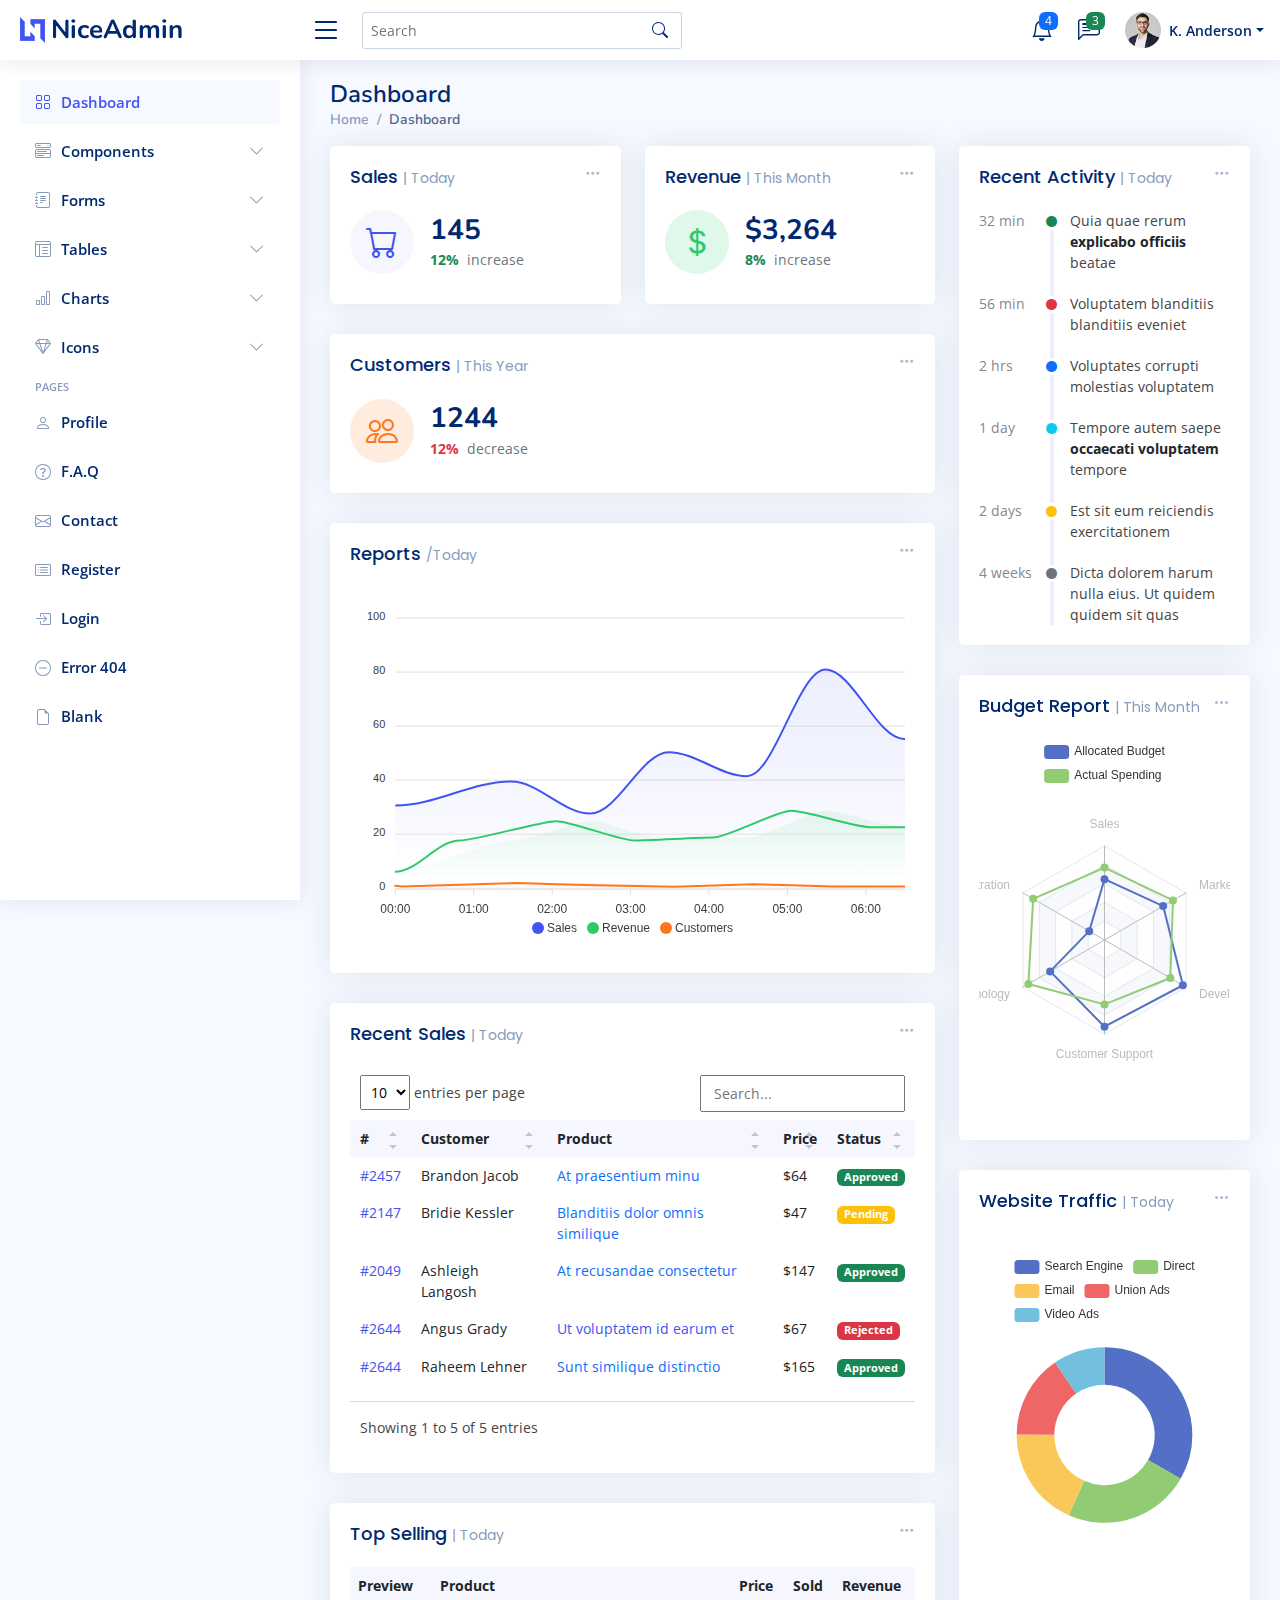
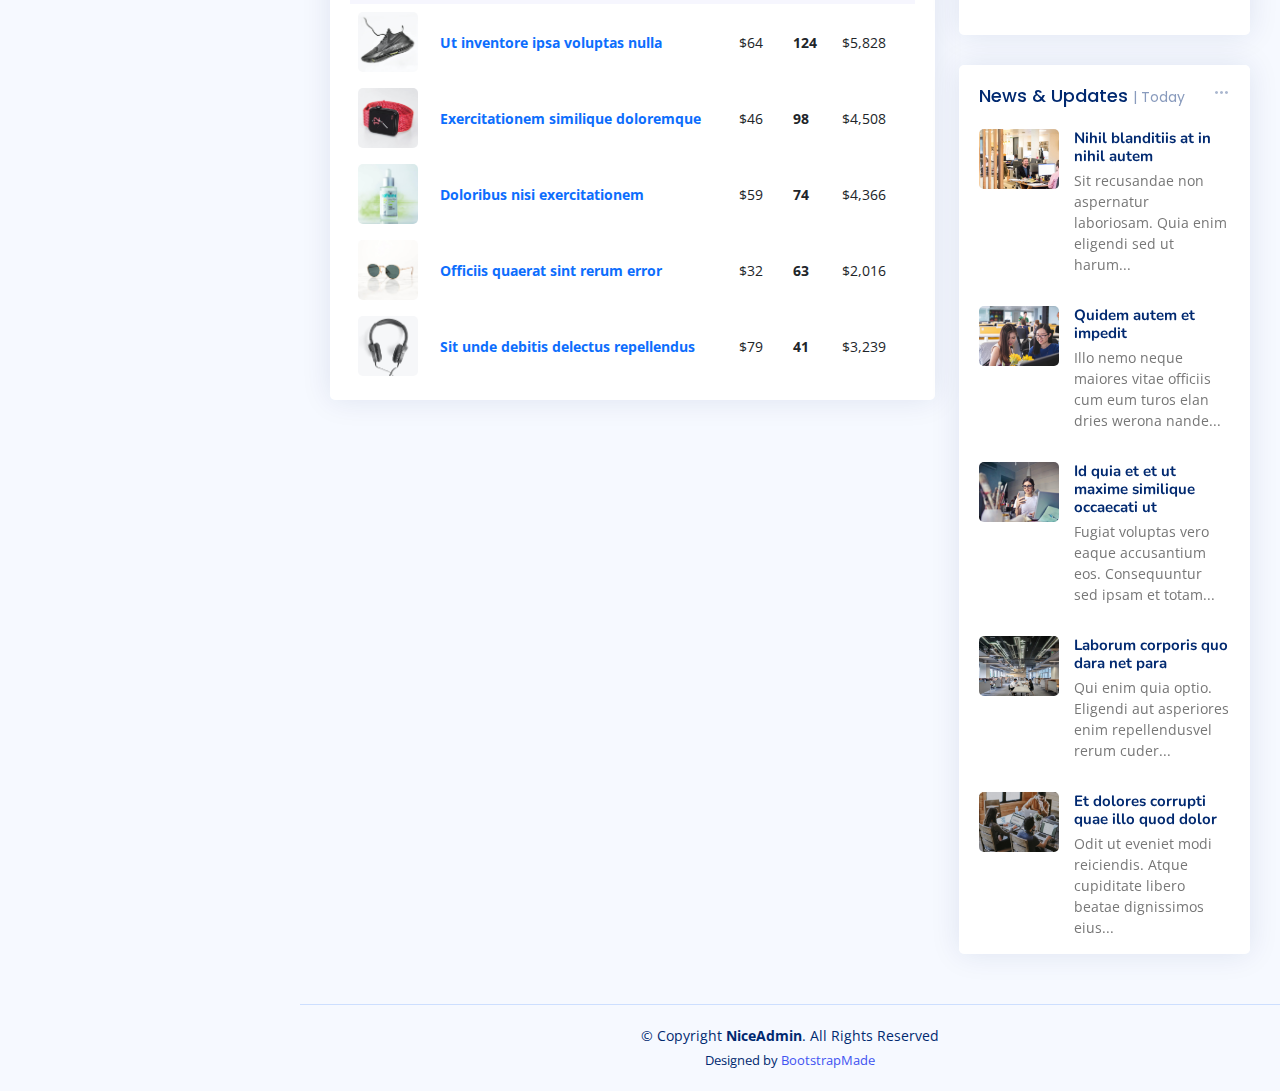
==== index.html @ a8aa12ca "first commit" ====
<!DOCTYPE html>
<html lang="en">

<head>
  <meta charset="utf-8">
  <meta content="width=device-width, initial-scale=1.0" name="viewport">

  <title>Dashboard - NiceAdmin Bootstrap Template</title>
  <meta content="" name="description">
  <meta content="" name="keywords">

  <!-- Favicons -->
  <link href="assets/img/favicon.png" rel="icon">
  <link href="assets/img/apple-touch-icon.png" rel="apple-touch-icon">

  <!-- Google Fonts -->
  <link href="https://fonts.gstatic.com" rel="preconnect">
  <link href="https://fonts.googleapis.com/css?family=Open+Sans:300,300i,400,400i,600,600i,700,700i|Nunito:300,300i,400,400i,600,600i,700,700i|Poppins:300,300i,400,400i,500,500i,600,600i,700,700i" rel="stylesheet">

  <!-- Vendor CSS Files -->
  <link href="assets/vendor/bootstrap/css/bootstrap.min.css" rel="stylesheet">
  <link href="assets/vendor/bootstrap-icons/bootstrap-icons.css" rel="stylesheet">
  <link href="assets/vendor/boxicons/css/boxicons.min.css" rel="stylesheet">
  <link href="assets/vendor/quill/quill.snow.css" rel="stylesheet">
  <link href="assets/vendor/quill/quill.bubble.css" rel="stylesheet">
  <link href="assets/vendor/remixicon/remixicon.css" rel="stylesheet">
  <link href="assets/vendor/simple-datatables/style.css" rel="stylesheet">

  <!-- Template Main CSS File -->
  <link href="assets/css/style.css" rel="stylesheet">

  <!-- =======================================================
  * Template Name: NiceAdmin
  * Updated: Mar 09 2023 with Bootstrap v5.2.3
  * Template URL: https://bootstrapmade.com/nice-admin-bootstrap-admin-html-template/
  * Author: BootstrapMade.com
  * License: https://bootstrapmade.com/license/
  ======================================================== -->
</head>

<body>

  <!-- ======= Header ======= -->
  <header id="header" class="header fixed-top d-flex align-items-center">

    <div class="d-flex align-items-center justify-content-between">
      <a href="index.html" class="logo d-flex align-items-center">
        <img src="assets/img/logo.png" alt="">
        <span class="d-none d-lg-block">NiceAdmin</span>
      </a>
      <i class="bi bi-list toggle-sidebar-btn"></i>
    </div><!-- End Logo -->

    <div class="search-bar">
      <form class="search-form d-flex align-items-center" method="POST" action="#">
        <input type="text" name="query" placeholder="Search" title="Enter search keyword">
        <button type="submit" title="Search"><i class="bi bi-search"></i></button>
      </form>
    </div><!-- End Search Bar -->

    <nav class="header-nav ms-auto">
      <ul class="d-flex align-items-center">

        <li class="nav-item d-block d-lg-none">
          <a class="nav-link nav-icon search-bar-toggle " href="#">
            <i class="bi bi-search"></i>
          </a>
        </li><!-- End Search Icon-->

        <li class="nav-item dropdown">

          <a class="nav-link nav-icon" href="#" data-bs-toggle="dropdown">
            <i class="bi bi-bell"></i>
            <span class="badge bg-primary badge-number">4</span>
          </a><!-- End Notification Icon -->

          <ul class="dropdown-menu dropdown-menu-end dropdown-menu-arrow notifications">
            <li class="dropdown-header">
              You have 4 new notifications
              <a href="#"><span class="badge rounded-pill bg-primary p-2 ms-2">View all</span></a>
            </li>
            <li>
              <hr class="dropdown-divider">
            </li>

            <li class="notification-item">
              <i class="bi bi-exclamation-circle text-warning"></i>
              <div>
                <h4>Lorem Ipsum</h4>
                <p>Quae dolorem earum veritatis oditseno</p>
                <p>30 min. ago</p>
              </div>
            </li>

            <li>
              <hr class="dropdown-divider">
            </li>

            <li class="notification-item">
              <i class="bi bi-x-circle text-danger"></i>
              <div>
                <h4>Atque rerum nesciunt</h4>
                <p>Quae dolorem earum veritatis oditseno</p>
                <p>1 hr. ago</p>
              </div>
            </li>

            <li>
              <hr class="dropdown-divider">
            </li>

            <li class="notification-item">
              <i class="bi bi-check-circle text-success"></i>
              <div>
                <h4>Sit rerum fuga</h4>
                <p>Quae dolorem earum veritatis oditseno</p>
                <p>2 hrs. ago</p>
              </div>
            </li>

            <li>
              <hr class="dropdown-divider">
            </li>

            <li class="notification-item">
              <i class="bi bi-info-circle text-primary"></i>
              <div>
                <h4>Dicta reprehenderit</h4>
                <p>Quae dolorem earum veritatis oditseno</p>
                <p>4 hrs. ago</p>
              </div>
            </li>

            <li>
              <hr class="dropdown-divider">
            </li>
            <li class="dropdown-footer">
              <a href="#">Show all notifications</a>
            </li>

          </ul><!-- End Notification Dropdown Items -->

        </li><!-- End Notification Nav -->

        <li class="nav-item dropdown">

          <a class="nav-link nav-icon" href="#" data-bs-toggle="dropdown">
            <i class="bi bi-chat-left-text"></i>
            <span class="badge bg-success badge-number">3</span>
          </a><!-- End Messages Icon -->

          <ul class="dropdown-menu dropdown-menu-end dropdown-menu-arrow messages">
            <li class="dropdown-header">
              You have 3 new messages
              <a href="#"><span class="badge rounded-pill bg-primary p-2 ms-2">View all</span></a>
            </li>
            <li>
              <hr class="dropdown-divider">
            </li>

            <li class="message-item">
              <a href="#">
                <img src="assets/img/messages-1.jpg" alt="" class="rounded-circle">
                <div>
                  <h4>Maria Hudson</h4>
                  <p>Velit asperiores et ducimus soluta repudiandae labore officia est ut...</p>
                  <p>4 hrs. ago</p>
                </div>
              </a>
            </li>
            <li>
              <hr class="dropdown-divider">
            </li>

            <li class="message-item">
              <a href="#">
                <img src="assets/img/messages-2.jpg" alt="" class="rounded-circle">
                <div>
                  <h4>Anna Nelson</h4>
                  <p>Velit asperiores et ducimus soluta repudiandae labore officia est ut...</p>
                  <p>6 hrs. ago</p>
                </div>
              </a>
            </li>
            <li>
              <hr class="dropdown-divider">
            </li>

            <li class="message-item">
              <a href="#">
                <img src="assets/img/messages-3.jpg" alt="" class="rounded-circle">
                <div>
                  <h4>David Muldon</h4>
                  <p>Velit asperiores et ducimus soluta repudiandae labore officia est ut...</p>
                  <p>8 hrs. ago</p>
                </div>
              </a>
            </li>
            <li>
              <hr class="dropdown-divider">
            </li>

            <li class="dropdown-footer">
              <a href="#">Show all messages</a>
            </li>

          </ul><!-- End Messages Dropdown Items -->

        </li><!-- End Messages Nav -->

        <li class="nav-item dropdown pe-3">

          <a class="nav-link nav-profile d-flex align-items-center pe-0" href="#" data-bs-toggle="dropdown">
            <img src="assets/img/profile-img.jpg" alt="Profile" class="rounded-circle">
            <span class="d-none d-md-block dropdown-toggle ps-2">K. Anderson</span>
          </a><!-- End Profile Iamge Icon -->

          <ul class="dropdown-menu dropdown-menu-end dropdown-menu-arrow profile">
            <li class="dropdown-header">
              <h6>Kevin Anderson</h6>
              <span>Web Designer</span>
            </li>
            <li>
              <hr class="dropdown-divider">
            </li>

            <li>
              <a class="dropdown-item d-flex align-items-center" href="users-profile.html">
                <i class="bi bi-person"></i>
                <span>My Profile</span>
              </a>
            </li>
            <li>
              <hr class="dropdown-divider">
            </li>

            <li>
              <a class="dropdown-item d-flex align-items-center" href="users-profile.html">
                <i class="bi bi-gear"></i>
                <span>Account Settings</span>
              </a>
            </li>
            <li>
              <hr class="dropdown-divider">
            </li>

            <li>
              <a class="dropdown-item d-flex align-items-center" href="pages-faq.html">
                <i class="bi bi-question-circle"></i>
                <span>Need Help?</span>
              </a>
            </li>
            <li>
              <hr class="dropdown-divider">
            </li>

            <li>
              <a class="dropdown-item d-flex align-items-center" href="#">
                <i class="bi bi-box-arrow-right"></i>
                <span>Sign Out</span>
              </a>
            </li>

          </ul><!-- End Profile Dropdown Items -->
        </li><!-- End Profile Nav -->

      </ul>
    </nav><!-- End Icons Navigation -->

  </header><!-- End Header -->

  <!-- ======= Sidebar ======= -->
  <aside id="sidebar" class="sidebar">

    <ul class="sidebar-nav" id="sidebar-nav">

      <li class="nav-item">
        <a class="nav-link " href="index.html">
          <i class="bi bi-grid"></i>
          <span>Dashboard</span>
        </a>
      </li><!-- End Dashboard Nav -->

      <li class="nav-item">
        <a class="nav-link collapsed" data-bs-target="#components-nav" data-bs-toggle="collapse" href="#">
          <i class="bi bi-menu-button-wide"></i><span>Components</span><i class="bi bi-chevron-down ms-auto"></i>
        </a>
        <ul id="components-nav" class="nav-content collapse " data-bs-parent="#sidebar-nav">
          <li>
            <a href="components-alerts.html">
              <i class="bi bi-circle"></i><span>Alerts</span>
            </a>
          </li>
          <li>
            <a href="components-accordion.html">
              <i class="bi bi-circle"></i><span>Accordion</span>
            </a>
          </li>
          <li>
            <a href="components-badges.html">
              <i class="bi bi-circle"></i><span>Badges</span>
            </a>
          </li>
          <li>
            <a href="components-breadcrumbs.html">
              <i class="bi bi-circle"></i><span>Breadcrumbs</span>
            </a>
          </li>
          <li>
            <a href="components-buttons.html">
              <i class="bi bi-circle"></i><span>Buttons</span>
            </a>
          </li>
          <li>
            <a href="components-cards.html">
              <i class="bi bi-circle"></i><span>Cards</span>
            </a>
          </li>
          <li>
            <a href="components-carousel.html">
              <i class="bi bi-circle"></i><span>Carousel</span>
            </a>
          </li>
          <li>
            <a href="components-list-group.html">
              <i class="bi bi-circle"></i><span>List group</span>
            </a>
          </li>
          <li>
            <a href="components-modal.html">
              <i class="bi bi-circle"></i><span>Modal</span>
            </a>
          </li>
          <li>
            <a href="components-tabs.html">
              <i class="bi bi-circle"></i><span>Tabs</span>
            </a>
          </li>
          <li>
            <a href="components-pagination.html">
              <i class="bi bi-circle"></i><span>Pagination</span>
            </a>
          </li>
          <li>
            <a href="components-progress.html">
              <i class="bi bi-circle"></i><span>Progress</span>
            </a>
          </li>
          <li>
            <a href="components-spinners.html">
              <i class="bi bi-circle"></i><span>Spinners</span>
            </a>
          </li>
          <li>
            <a href="components-tooltips.html">
              <i class="bi bi-circle"></i><span>Tooltips</span>
            </a>
          </li>
        </ul>
      </li><!-- End Components Nav -->

      <li class="nav-item">
        <a class="nav-link collapsed" data-bs-target="#forms-nav" data-bs-toggle="collapse" href="#">
          <i class="bi bi-journal-text"></i><span>Forms</span><i class="bi bi-chevron-down ms-auto"></i>
        </a>
        <ul id="forms-nav" class="nav-content collapse " data-bs-parent="#sidebar-nav">
          <li>
            <a href="forms-elements.html">
              <i class="bi bi-circle"></i><span>Form Elements</span>
            </a>
          </li>
          <li>
            <a href="forms-layouts.html">
              <i class="bi bi-circle"></i><span>Form Layouts</span>
            </a>
          </li>
          <li>
            <a href="forms-editors.html">
              <i class="bi bi-circle"></i><span>Form Editors</span>
            </a>
          </li>
          <li>
            <a href="forms-validation.html">
              <i class="bi bi-circle"></i><span>Form Validation</span>
            </a>
          </li>
        </ul>
      </li><!-- End Forms Nav -->

      <li class="nav-item">
        <a class="nav-link collapsed" data-bs-target="#tables-nav" data-bs-toggle="collapse" href="#">
          <i class="bi bi-layout-text-window-reverse"></i><span>Tables</span><i class="bi bi-chevron-down ms-auto"></i>
        </a>
        <ul id="tables-nav" class="nav-content collapse " data-bs-parent="#sidebar-nav">
          <li>
            <a href="tables-general.html">
              <i class="bi bi-circle"></i><span>General Tables</span>
            </a>
          </li>
          <li>
            <a href="tables-data.html">
              <i class="bi bi-circle"></i><span>Data Tables</span>
            </a>
          </li>
        </ul>
      </li><!-- End Tables Nav -->

      <li class="nav-item">
        <a class="nav-link collapsed" data-bs-target="#charts-nav" data-bs-toggle="collapse" href="#">
          <i class="bi bi-bar-chart"></i><span>Charts</span><i class="bi bi-chevron-down ms-auto"></i>
        </a>
        <ul id="charts-nav" class="nav-content collapse " data-bs-parent="#sidebar-nav">
          <li>
            <a href="charts-chartjs.html">
              <i class="bi bi-circle"></i><span>Chart.js</span>
            </a>
          </li>
          <li>
            <a href="charts-apexcharts.html">
              <i class="bi bi-circle"></i><span>ApexCharts</span>
            </a>
          </li>
          <li>
            <a href="charts-echarts.html">
              <i class="bi bi-circle"></i><span>ECharts</span>
            </a>
          </li>
        </ul>
      </li><!-- End Charts Nav -->

      <li class="nav-item">
        <a class="nav-link collapsed" data-bs-target="#icons-nav" data-bs-toggle="collapse" href="#">
          <i class="bi bi-gem"></i><span>Icons</span><i class="bi bi-chevron-down ms-auto"></i>
        </a>
        <ul id="icons-nav" class="nav-content collapse " data-bs-parent="#sidebar-nav">
          <li>
            <a href="icons-bootstrap.html">
              <i class="bi bi-circle"></i><span>Bootstrap Icons</span>
            </a>
          </li>
          <li>
            <a href="icons-remix.html">
              <i class="bi bi-circle"></i><span>Remix Icons</span>
            </a>
          </li>
          <li>
            <a href="icons-boxicons.html">
              <i class="bi bi-circle"></i><span>Boxicons</span>
            </a>
          </li>
        </ul>
      </li><!-- End Icons Nav -->

      <li class="nav-heading">Pages</li>

      <li class="nav-item">
        <a class="nav-link collapsed" href="users-profile.html">
          <i class="bi bi-person"></i>
          <span>Profile</span>
        </a>
      </li><!-- End Profile Page Nav -->

      <li class="nav-item">
        <a class="nav-link collapsed" href="pages-faq.html">
          <i class="bi bi-question-circle"></i>
          <span>F.A.Q</span>
        </a>
      </li><!-- End F.A.Q Page Nav -->

      <li class="nav-item">
        <a class="nav-link collapsed" href="pages-contact.html">
          <i class="bi bi-envelope"></i>
          <span>Contact</span>
        </a>
      </li><!-- End Contact Page Nav -->

      <li class="nav-item">
        <a class="nav-link collapsed" href="pages-register.html">
          <i class="bi bi-card-list"></i>
          <span>Register</span>
        </a>
      </li><!-- End Register Page Nav -->

      <li class="nav-item">
        <a class="nav-link collapsed" href="pages-login.html">
          <i class="bi bi-box-arrow-in-right"></i>
          <span>Login</span>
        </a>
      </li><!-- End Login Page Nav -->

      <li class="nav-item">
        <a class="nav-link collapsed" href="pages-error-404.html">
          <i class="bi bi-dash-circle"></i>
          <span>Error 404</span>
        </a>
      </li><!-- End Error 404 Page Nav -->

      <li class="nav-item">
        <a class="nav-link collapsed" href="pages-blank.html">
          <i class="bi bi-file-earmark"></i>
          <span>Blank</span>
        </a>
      </li><!-- End Blank Page Nav -->

    </ul>

  </aside><!-- End Sidebar-->

  <main id="main" class="main">

    <div class="pagetitle">
      <h1>Dashboard</h1>
      <nav>
        <ol class="breadcrumb">
          <li class="breadcrumb-item"><a href="index.html">Home</a></li>
          <li class="breadcrumb-item active">Dashboard</li>
        </ol>
      </nav>
    </div><!-- End Page Title -->

    <section class="section dashboard">
      <div class="row">

        <!-- Left side columns -->
        <div class="col-lg-8">
          <div class="row">

            <!-- Sales Card -->
            <div class="col-xxl-4 col-md-6">
              <div class="card info-card sales-card">

                <div class="filter">
                  <a class="icon" href="#" data-bs-toggle="dropdown"><i class="bi bi-three-dots"></i></a>
                  <ul class="dropdown-menu dropdown-menu-end dropdown-menu-arrow">
                    <li class="dropdown-header text-start">
                      <h6>Filter</h6>
                    </li>

                    <li><a class="dropdown-item" href="#">Today</a></li>
                    <li><a class="dropdown-item" href="#">This Month</a></li>
                    <li><a class="dropdown-item" href="#">This Year</a></li>
                  </ul>
                </div>

                <div class="card-body">
                  <h5 class="card-title">Sales <span>| Today</span></h5>

                  <div class="d-flex align-items-center">
                    <div class="card-icon rounded-circle d-flex align-items-center justify-content-center">
                      <i class="bi bi-cart"></i>
                    </div>
                    <div class="ps-3">
                      <h6>145</h6>
                      <span class="text-success small pt-1 fw-bold">12%</span> <span class="text-muted small pt-2 ps-1">increase</span>

                    </div>
                  </div>
                </div>

              </div>
            </div><!-- End Sales Card -->

            <!-- Revenue Card -->
            <div class="col-xxl-4 col-md-6">
              <div class="card info-card revenue-card">

                <div class="filter">
                  <a class="icon" href="#" data-bs-toggle="dropdown"><i class="bi bi-three-dots"></i></a>
                  <ul class="dropdown-menu dropdown-menu-end dropdown-menu-arrow">
                    <li class="dropdown-header text-start">
                      <h6>Filter</h6>
                    </li>

                    <li><a class="dropdown-item" href="#">Today</a></li>
                    <li><a class="dropdown-item" href="#">This Month</a></li>
                    <li><a class="dropdown-item" href="#">This Year</a></li>
                  </ul>
                </div>

                <div class="card-body">
                  <h5 class="card-title">Revenue <span>| This Month</span></h5>

                  <div class="d-flex align-items-center">
                    <div class="card-icon rounded-circle d-flex align-items-center justify-content-center">
                      <i class="bi bi-currency-dollar"></i>
                    </div>
                    <div class="ps-3">
                      <h6>$3,264</h6>
                      <span class="text-success small pt-1 fw-bold">8%</span> <span class="text-muted small pt-2 ps-1">increase</span>

                    </div>
                  </div>
                </div>

              </div>
            </div><!-- End Revenue Card -->

            <!-- Customers Card -->
            <div class="col-xxl-4 col-xl-12">

              <div class="card info-card customers-card">

                <div class="filter">
                  <a class="icon" href="#" data-bs-toggle="dropdown"><i class="bi bi-three-dots"></i></a>
                  <ul class="dropdown-menu dropdown-menu-end dropdown-menu-arrow">
                    <li class="dropdown-header text-start">
                      <h6>Filter</h6>
                    </li>

                    <li><a class="dropdown-item" href="#">Today</a></li>
                    <li><a class="dropdown-item" href="#">This Month</a></li>
                    <li><a class="dropdown-item" href="#">This Year</a></li>
                  </ul>
                </div>

                <div class="card-body">
                  <h5 class="card-title">Customers <span>| This Year</span></h5>

                  <div class="d-flex align-items-center">
                    <div class="card-icon rounded-circle d-flex align-items-center justify-content-center">
                      <i class="bi bi-people"></i>
                    </div>
                    <div class="ps-3">
                      <h6>1244</h6>
                      <span class="text-danger small pt-1 fw-bold">12%</span> <span class="text-muted small pt-2 ps-1">decrease</span>

                    </div>
                  </div>

                </div>
              </div>

            </div><!-- End Customers Card -->

            <!-- Reports -->
            <div class="col-12">
              <div class="card">

                <div class="filter">
                  <a class="icon" href="#" data-bs-toggle="dropdown"><i class="bi bi-three-dots"></i></a>
                  <ul class="dropdown-menu dropdown-menu-end dropdown-menu-arrow">
                    <li class="dropdown-header text-start">
                      <h6>Filter</h6>
                    </li>

                    <li><a class="dropdown-item" href="#">Today</a></li>
                    <li><a class="dropdown-item" href="#">This Month</a></li>
                    <li><a class="dropdown-item" href="#">This Year</a></li>
                  </ul>
                </div>

                <div class="card-body">
                  <h5 class="card-title">Reports <span>/Today</span></h5>

                  <!-- Line Chart -->
                  <div id="reportsChart"></div>

                  <script>
                    document.addEventListener("DOMContentLoaded", () => {
                      new ApexCharts(document.querySelector("#reportsChart"), {
                        series: [{
                          name: 'Sales',
                          data: [31, 40, 28, 51, 42, 82, 56],
                        }, {
                          name: 'Revenue',
                          data: [11, 32, 45, 32, 34, 52, 41]
                        }, {
                          name: 'Customers',
                          data: [15, 11, 32, 18, 9, 24, 11]
                        }],
                        chart: {
                          height: 350,
                          type: 'area',
                          toolbar: {
                            show: false
                          },
                        },
                        markers: {
                          size: 4
                        },
                        colors: ['#4154f1', '#2eca6a', '#ff771d'],
                        fill: {
                          type: "gradient",
                          gradient: {
                            shadeIntensity: 1,
                            opacityFrom: 0.3,
                            opacityTo: 0.4,
                            stops: [0, 90, 100]
                          }
                        },
                        dataLabels: {
                          enabled: false
                        },
                        stroke: {
                          curve: 'smooth',
                          width: 2
                        },
                        xaxis: {
                          type: 'datetime',
                          categories: ["2018-09-19T00:00:00.000Z", "2018-09-19T01:30:00.000Z", "2018-09-19T02:30:00.000Z", "2018-09-19T03:30:00.000Z", "2018-09-19T04:30:00.000Z", "2018-09-19T05:30:00.000Z", "2018-09-19T06:30:00.000Z"]
                        },
                        tooltip: {
                          x: {
                            format: 'dd/MM/yy HH:mm'
                          },
                        }
                      }).render();
                    });
                  </script>
                  <!-- End Line Chart -->

                </div>

              </div>
            </div><!-- End Reports -->

            <!-- Recent Sales -->
            <div class="col-12">
              <div class="card recent-sales overflow-auto">

                <div class="filter">
                  <a class="icon" href="#" data-bs-toggle="dropdown"><i class="bi bi-three-dots"></i></a>
                  <ul class="dropdown-menu dropdown-menu-end dropdown-menu-arrow">
                    <li class="dropdown-header text-start">
                      <h6>Filter</h6>
                    </li>

                    <li><a class="dropdown-item" href="#">Today</a></li>
                    <li><a class="dropdown-item" href="#">This Month</a></li>
                    <li><a class="dropdown-item" href="#">This Year</a></li>
                  </ul>
                </div>

                <div class="card-body">
                  <h5 class="card-title">Recent Sales <span>| Today</span></h5>

                  <table class="table table-borderless datatable">
                    <thead>
                      <tr>
                        <th scope="col">#</th>
                        <th scope="col">Customer</th>
                        <th scope="col">Product</th>
                        <th scope="col">Price</th>
                        <th scope="col">Status</th>
                      </tr>
                    </thead>
                    <tbody>
                      <tr>
                        <th scope="row"><a href="#">#2457</a></th>
                        <td>Brandon Jacob</td>
                        <td><a href="#" class="text-primary">At praesentium minu</a></td>
                        <td>$64</td>
                        <td><span class="badge bg-success">Approved</span></td>
                      </tr>
                      <tr>
                        <th scope="row"><a href="#">#2147</a></th>
                        <td>Bridie Kessler</td>
                        <td><a href="#" class="text-primary">Blanditiis dolor omnis similique</a></td>
                        <td>$47</td>
                        <td><span class="badge bg-warning">Pending</span></td>
                      </tr>
                      <tr>
                        <th scope="row"><a href="#">#2049</a></th>
                        <td>Ashleigh Langosh</td>
                        <td><a href="#" class="text-primary">At recusandae consectetur</a></td>
                        <td>$147</td>
                        <td><span class="badge bg-success">Approved</span></td>
                      </tr>
                      <tr>
                        <th scope="row"><a href="#">#2644</a></th>
                        <td>Angus Grady</td>
                        <td><a href="#" class="text-primar">Ut voluptatem id earum et</a></td>
                        <td>$67</td>
                        <td><span class="badge bg-danger">Rejected</span></td>
                      </tr>
                      <tr>
                        <th scope="row"><a href="#">#2644</a></th>
                        <td>Raheem Lehner</td>
                        <td><a href="#" class="text-primary">Sunt similique distinctio</a></td>
                        <td>$165</td>
                        <td><span class="badge bg-success">Approved</span></td>
                      </tr>
                    </tbody>
                  </table>

                </div>

              </div>
            </div><!-- End Recent Sales -->

            <!-- Top Selling -->
            <div class="col-12">
              <div class="card top-selling overflow-auto">

                <div class="filter">
                  <a class="icon" href="#" data-bs-toggle="dropdown"><i class="bi bi-three-dots"></i></a>
                  <ul class="dropdown-menu dropdown-menu-end dropdown-menu-arrow">
                    <li class="dropdown-header text-start">
                      <h6>Filter</h6>
                    </li>

                    <li><a class="dropdown-item" href="#">Today</a></li>
                    <li><a class="dropdown-item" href="#">This Month</a></li>
                    <li><a class="dropdown-item" href="#">This Year</a></li>
                  </ul>
                </div>

                <div class="card-body pb-0">
                  <h5 class="card-title">Top Selling <span>| Today</span></h5>

                  <table class="table table-borderless">
                    <thead>
                      <tr>
                        <th scope="col">Preview</th>
                        <th scope="col">Product</th>
                        <th scope="col">Price</th>
                        <th scope="col">Sold</th>
                        <th scope="col">Revenue</th>
                      </tr>
                    </thead>
                    <tbody>
                      <tr>
                        <th scope="row"><a href="#"><img src="assets/img/product-1.jpg" alt=""></a></th>
                        <td><a href="#" class="text-primary fw-bold">Ut inventore ipsa voluptas nulla</a></td>
                        <td>$64</td>
                        <td class="fw-bold">124</td>
                        <td>$5,828</td>
                      </tr>
                      <tr>
                        <th scope="row"><a href="#"><img src="assets/img/product-2.jpg" alt=""></a></th>
                        <td><a href="#" class="text-primary fw-bold">Exercitationem similique doloremque</a></td>
                        <td>$46</td>
                        <td class="fw-bold">98</td>
                        <td>$4,508</td>
                      </tr>
                      <tr>
                        <th scope="row"><a href="#"><img src="assets/img/product-3.jpg" alt=""></a></th>
                        <td><a href="#" class="text-primary fw-bold">Doloribus nisi exercitationem</a></td>
                        <td>$59</td>
                        <td class="fw-bold">74</td>
                        <td>$4,366</td>
                      </tr>
                      <tr>
                        <th scope="row"><a href="#"><img src="assets/img/product-4.jpg" alt=""></a></th>
                        <td><a href="#" class="text-primary fw-bold">Officiis quaerat sint rerum error</a></td>
                        <td>$32</td>
                        <td class="fw-bold">63</td>
                        <td>$2,016</td>
                      </tr>
                      <tr>
                        <th scope="row"><a href="#"><img src="assets/img/product-5.jpg" alt=""></a></th>
                        <td><a href="#" class="text-primary fw-bold">Sit unde debitis delectus repellendus</a></td>
                        <td>$79</td>
                        <td class="fw-bold">41</td>
                        <td>$3,239</td>
                      </tr>
                    </tbody>
                  </table>

                </div>

              </div>
            </div><!-- End Top Selling -->

          </div>
        </div><!-- End Left side columns -->

        <!-- Right side columns -->
        <div class="col-lg-4">

          <!-- Recent Activity -->
          <div class="card">
            <div class="filter">
              <a class="icon" href="#" data-bs-toggle="dropdown"><i class="bi bi-three-dots"></i></a>
              <ul class="dropdown-menu dropdown-menu-end dropdown-menu-arrow">
                <li class="dropdown-header text-start">
                  <h6>Filter</h6>
                </li>

                <li><a class="dropdown-item" href="#">Today</a></li>
                <li><a class="dropdown-item" href="#">This Month</a></li>
                <li><a class="dropdown-item" href="#">This Year</a></li>
              </ul>
            </div>

            <div class="card-body">
              <h5 class="card-title">Recent Activity <span>| Today</span></h5>

              <div class="activity">

                <div class="activity-item d-flex">
                  <div class="activite-label">32 min</div>
                  <i class='bi bi-circle-fill activity-badge text-success align-self-start'></i>
                  <div class="activity-content">
                    Quia quae rerum <a href="#" class="fw-bold text-dark">explicabo officiis</a> beatae
                  </div>
                </div><!-- End activity item-->

                <div class="activity-item d-flex">
                  <div class="activite-label">56 min</div>
                  <i class='bi bi-circle-fill activity-badge text-danger align-self-start'></i>
                  <div class="activity-content">
                    Voluptatem blanditiis blanditiis eveniet
                  </div>
                </div><!-- End activity item-->

                <div class="activity-item d-flex">
                  <div class="activite-label">2 hrs</div>
                  <i class='bi bi-circle-fill activity-badge text-primary align-self-start'></i>
                  <div class="activity-content">
                    Voluptates corrupti molestias voluptatem
                  </div>
                </div><!-- End activity item-->

                <div class="activity-item d-flex">
                  <div class="activite-label">1 day</div>
                  <i class='bi bi-circle-fill activity-badge text-info align-self-start'></i>
                  <div class="activity-content">
                    Tempore autem saepe <a href="#" class="fw-bold text-dark">occaecati voluptatem</a> tempore
                  </div>
                </div><!-- End activity item-->

                <div class="activity-item d-flex">
                  <div class="activite-label">2 days</div>
                  <i class='bi bi-circle-fill activity-badge text-warning align-self-start'></i>
                  <div class="activity-content">
                    Est sit eum reiciendis exercitationem
                  </div>
                </div><!-- End activity item-->

                <div class="activity-item d-flex">
                  <div class="activite-label">4 weeks</div>
                  <i class='bi bi-circle-fill activity-badge text-muted align-self-start'></i>
                  <div class="activity-content">
                    Dicta dolorem harum nulla eius. Ut quidem quidem sit quas
                  </div>
                </div><!-- End activity item-->

              </div>

            </div>
          </div><!-- End Recent Activity -->

          <!-- Budget Report -->
          <div class="card">
            <div class="filter">
              <a class="icon" href="#" data-bs-toggle="dropdown"><i class="bi bi-three-dots"></i></a>
              <ul class="dropdown-menu dropdown-menu-end dropdown-menu-arrow">
                <li class="dropdown-header text-start">
                  <h6>Filter</h6>
                </li>

                <li><a class="dropdown-item" href="#">Today</a></li>
                <li><a class="dropdown-item" href="#">This Month</a></li>
                <li><a class="dropdown-item" href="#">This Year</a></li>
              </ul>
            </div>

            <div class="card-body pb-0">
              <h5 class="card-title">Budget Report <span>| This Month</span></h5>

              <div id="budgetChart" style="min-height: 400px;" class="echart"></div>

              <script>
                document.addEventListener("DOMContentLoaded", () => {
                  var budgetChart = echarts.init(document.querySelector("#budgetChart")).setOption({
                    legend: {
                      data: ['Allocated Budget', 'Actual Spending']
                    },
                    radar: {
                      // shape: 'circle',
                      indicator: [{
                          name: 'Sales',
                          max: 6500
                        },
                        {
                          name: 'Administration',
                          max: 16000
                        },
                        {
                          name: 'Information Technology',
                          max: 30000
                        },
                        {
                          name: 'Customer Support',
                          max: 38000
                        },
                        {
                          name: 'Development',
                          max: 52000
                        },
                        {
                          name: 'Marketing',
                          max: 25000
                        }
                      ]
                    },
                    series: [{
                      name: 'Budget vs spending',
                      type: 'radar',
                      data: [{
                          value: [4200, 3000, 20000, 35000, 50000, 18000],
                          name: 'Allocated Budget'
                        },
                        {
                          value: [5000, 14000, 28000, 26000, 42000, 21000],
                          name: 'Actual Spending'
                        }
                      ]
                    }]
                  });
                });
              </script>

            </div>
          </div><!-- End Budget Report -->

          <!-- Website Traffic -->
          <div class="card">
            <div class="filter">
              <a class="icon" href="#" data-bs-toggle="dropdown"><i class="bi bi-three-dots"></i></a>
              <ul class="dropdown-menu dropdown-menu-end dropdown-menu-arrow">
                <li class="dropdown-header text-start">
                  <h6>Filter</h6>
                </li>

                <li><a class="dropdown-item" href="#">Today</a></li>
                <li><a class="dropdown-item" href="#">This Month</a></li>
                <li><a class="dropdown-item" href="#">This Year</a></li>
              </ul>
            </div>

            <div class="card-body pb-0">
              <h5 class="card-title">Website Traffic <span>| Today</span></h5>

              <div id="trafficChart" style="min-height: 400px;" class="echart"></div>

              <script>
                document.addEventListener("DOMContentLoaded", () => {
                  echarts.init(document.querySelector("#trafficChart")).setOption({
                    tooltip: {
                      trigger: 'item'
                    },
                    legend: {
                      top: '5%',
                      left: 'center'
                    },
                    series: [{
                      name: 'Access From',
                      type: 'pie',
                      radius: ['40%', '70%'],
                      avoidLabelOverlap: false,
                      label: {
                        show: false,
                        position: 'center'
                      },
                      emphasis: {
                        label: {
                          show: true,
                          fontSize: '18',
                          fontWeight: 'bold'
                        }
                      },
                      labelLine: {
                        show: false
                      },
                      data: [{
                          value: 1048,
                          name: 'Search Engine'
                        },
                        {
                          value: 735,
                          name: 'Direct'
                        },
                        {
                          value: 580,
                          name: 'Email'
                        },
                        {
                          value: 484,
                          name: 'Union Ads'
                        },
                        {
                          value: 300,
                          name: 'Video Ads'
                        }
                      ]
                    }]
                  });
                });
              </script>

            </div>
          </div><!-- End Website Traffic -->

          <!-- News & Updates Traffic -->
          <div class="card">
            <div class="filter">
              <a class="icon" href="#" data-bs-toggle="dropdown"><i class="bi bi-three-dots"></i></a>
              <ul class="dropdown-menu dropdown-menu-end dropdown-menu-arrow">
                <li class="dropdown-header text-start">
                  <h6>Filter</h6>
                </li>

                <li><a class="dropdown-item" href="#">Today</a></li>
                <li><a class="dropdown-item" href="#">This Month</a></li>
                <li><a class="dropdown-item" href="#">This Year</a></li>
              </ul>
            </div>

            <div class="card-body pb-0">
              <h5 class="card-title">News &amp; Updates <span>| Today</span></h5>

              <div class="news">
                <div class="post-item clearfix">
                  <img src="assets/img/news-1.jpg" alt="">
                  <h4><a href="#">Nihil blanditiis at in nihil autem</a></h4>
                  <p>Sit recusandae non aspernatur laboriosam. Quia enim eligendi sed ut harum...</p>
                </div>

                <div class="post-item clearfix">
                  <img src="assets/img/news-2.jpg" alt="">
                  <h4><a href="#">Quidem autem et impedit</a></h4>
                  <p>Illo nemo neque maiores vitae officiis cum eum turos elan dries werona nande...</p>
                </div>

                <div class="post-item clearfix">
                  <img src="assets/img/news-3.jpg" alt="">
                  <h4><a href="#">Id quia et et ut maxime similique occaecati ut</a></h4>
                  <p>Fugiat voluptas vero eaque accusantium eos. Consequuntur sed ipsam et totam...</p>
                </div>

                <div class="post-item clearfix">
                  <img src="assets/img/news-4.jpg" alt="">
                  <h4><a href="#">Laborum corporis quo dara net para</a></h4>
                  <p>Qui enim quia optio. Eligendi aut asperiores enim repellendusvel rerum cuder...</p>
                </div>

                <div class="post-item clearfix">
                  <img src="assets/img/news-5.jpg" alt="">
                  <h4><a href="#">Et dolores corrupti quae illo quod dolor</a></h4>
                  <p>Odit ut eveniet modi reiciendis. Atque cupiditate libero beatae dignissimos eius...</p>
                </div>

              </div><!-- End sidebar recent posts-->

            </div>
          </div><!-- End News & Updates -->

        </div><!-- End Right side columns -->

      </div>
    </section>

  </main><!-- End #main -->

  <!-- ======= Footer ======= -->
  <footer id="footer" class="footer">
    <div class="copyright">
      &copy; Copyright <strong><span>NiceAdmin</span></strong>. All Rights Reserved
    </div>
    <div class="credits">
      <!-- All the links in the footer should remain intact. -->
      <!-- You can delete the links only if you purchased the pro version. -->
      <!-- Licensing information: https://bootstrapmade.com/license/ -->
      <!-- Purchase the pro version with working PHP/AJAX contact form: https://bootstrapmade.com/nice-admin-bootstrap-admin-html-template/ -->
      Designed by <a href="https://bootstrapmade.com/">BootstrapMade</a>
    </div>
  </footer><!-- End Footer -->

  <a href="#" class="back-to-top d-flex align-items-center justify-content-center"><i class="bi bi-arrow-up-short"></i></a>

  <!-- Vendor JS Files -->
  <script src="assets/vendor/apexcharts/apexcharts.min.js"></script>
  <script src="assets/vendor/bootstrap/js/bootstrap.bundle.min.js"></script>
  <script src="assets/vendor/chart.js/chart.umd.js"></script>
  <script src="assets/vendor/echarts/echarts.min.js"></script>
  <script src="assets/vendor/quill/quill.min.js"></script>
  <script src="assets/vendor/simple-datatables/simple-datatables.js"></script>
  <script src="assets/vendor/tinymce/tinymce.min.js"></script>
  <script src="assets/vendor/php-email-form/validate.js"></script>

  <!-- Template Main JS File -->
  <script src="assets/js/main.js"></script>

</body>

</html>
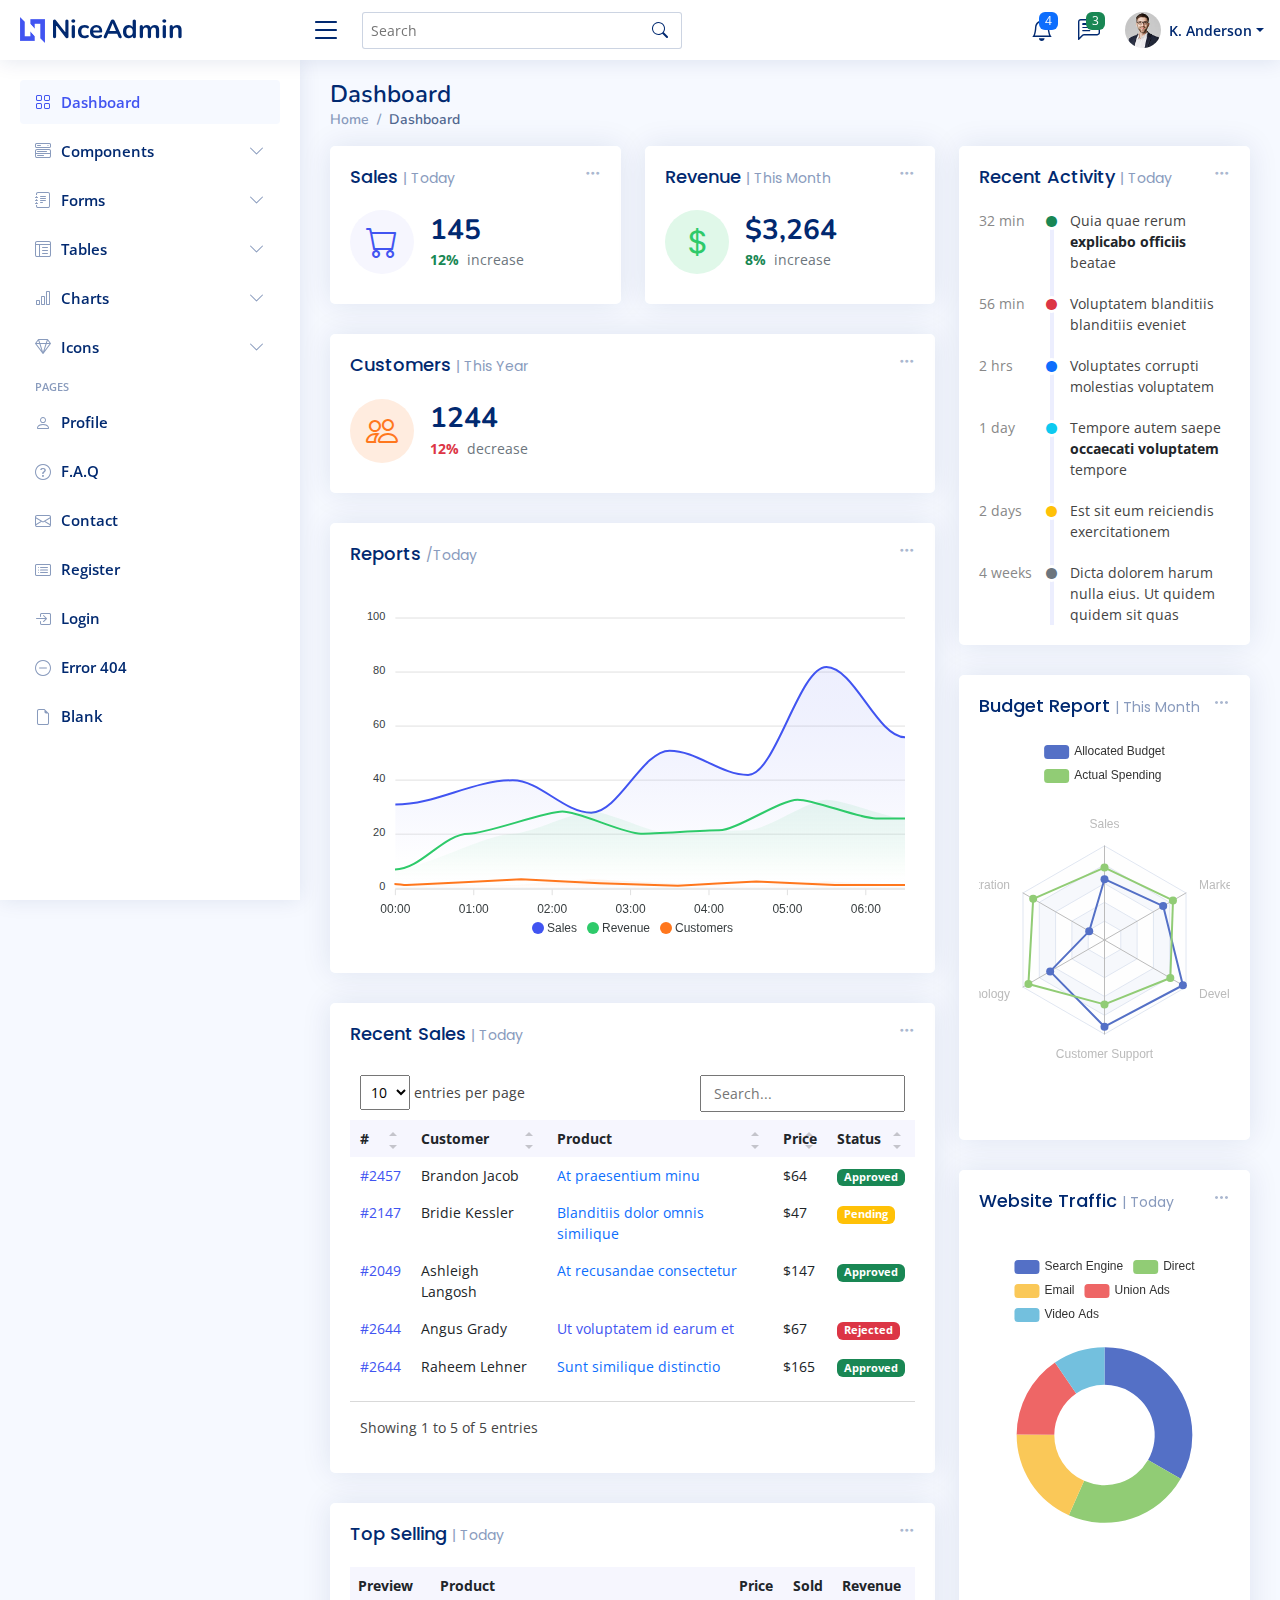
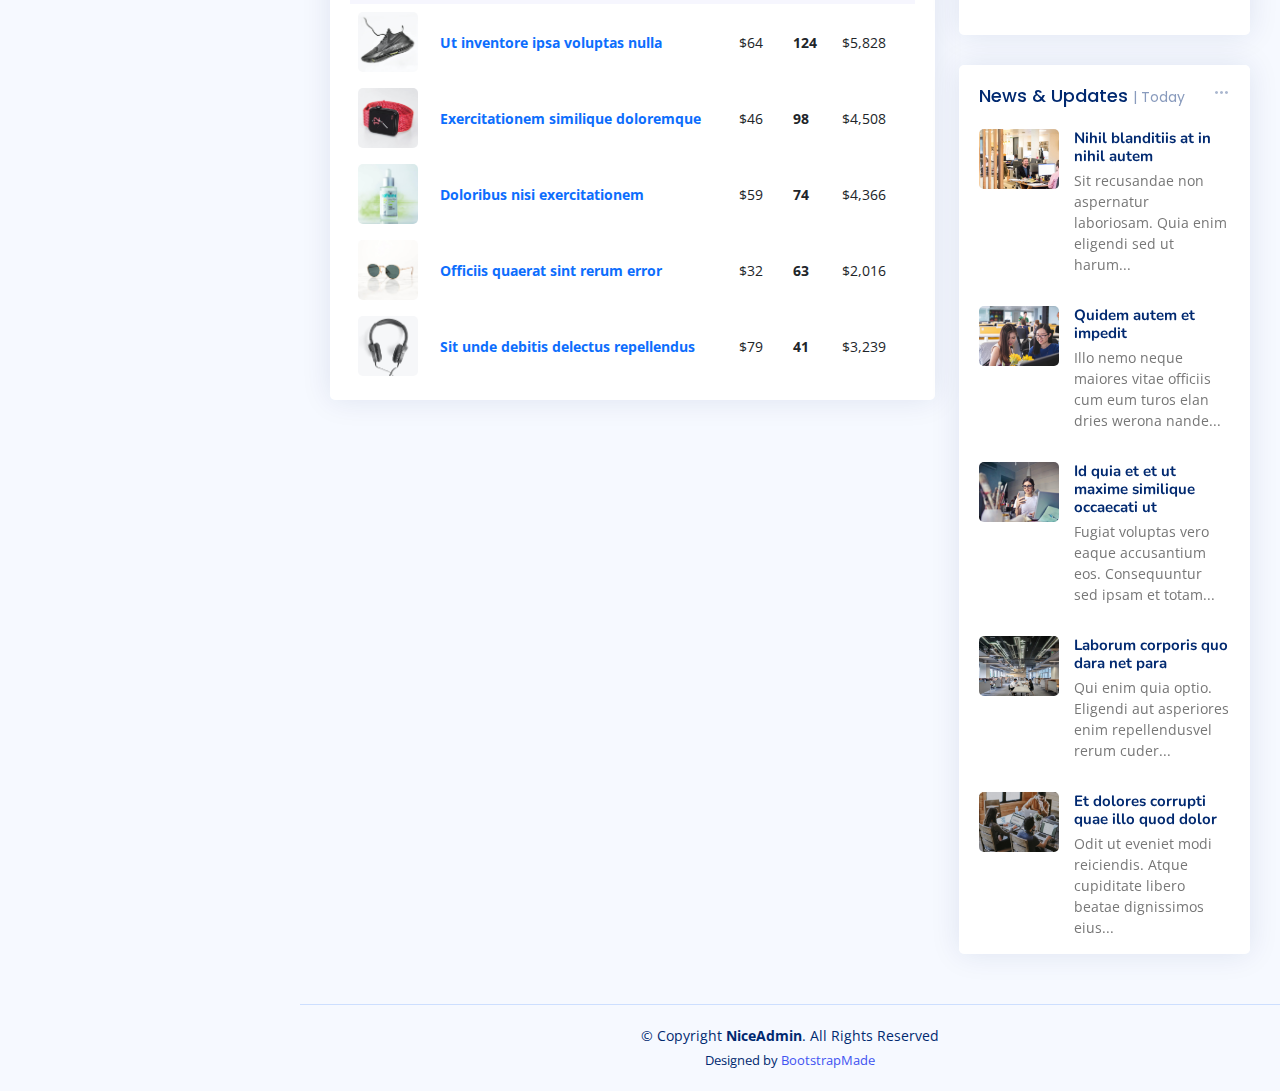
==== commit 9222eb89: "230419" ====
--- a/index.html
+++ b/index.html
@@ -1,5 +1,5 @@
 <!DOCTYPE html>
-<html lang="en">
+<html lang="ko">
 
 <head>
   <meta charset="utf-8">
@@ -10,8 +10,8 @@
   <meta content="" name="keywords">
 
   <!-- Favicons -->
-  <link href="assets/img/favicon.png" rel="icon">
-  <link href="assets/img/apple-touch-icon.png" rel="apple-touch-icon">
+  <!-- <link href="assets/img/favicon.png" rel="icon">
+  <link href="assets/img/apple-touch-icon.png" rel="apple-touch-icon"> -->
 
   <!-- Google Fonts -->
   <link href="https://fonts.gstatic.com" rel="preconnect">
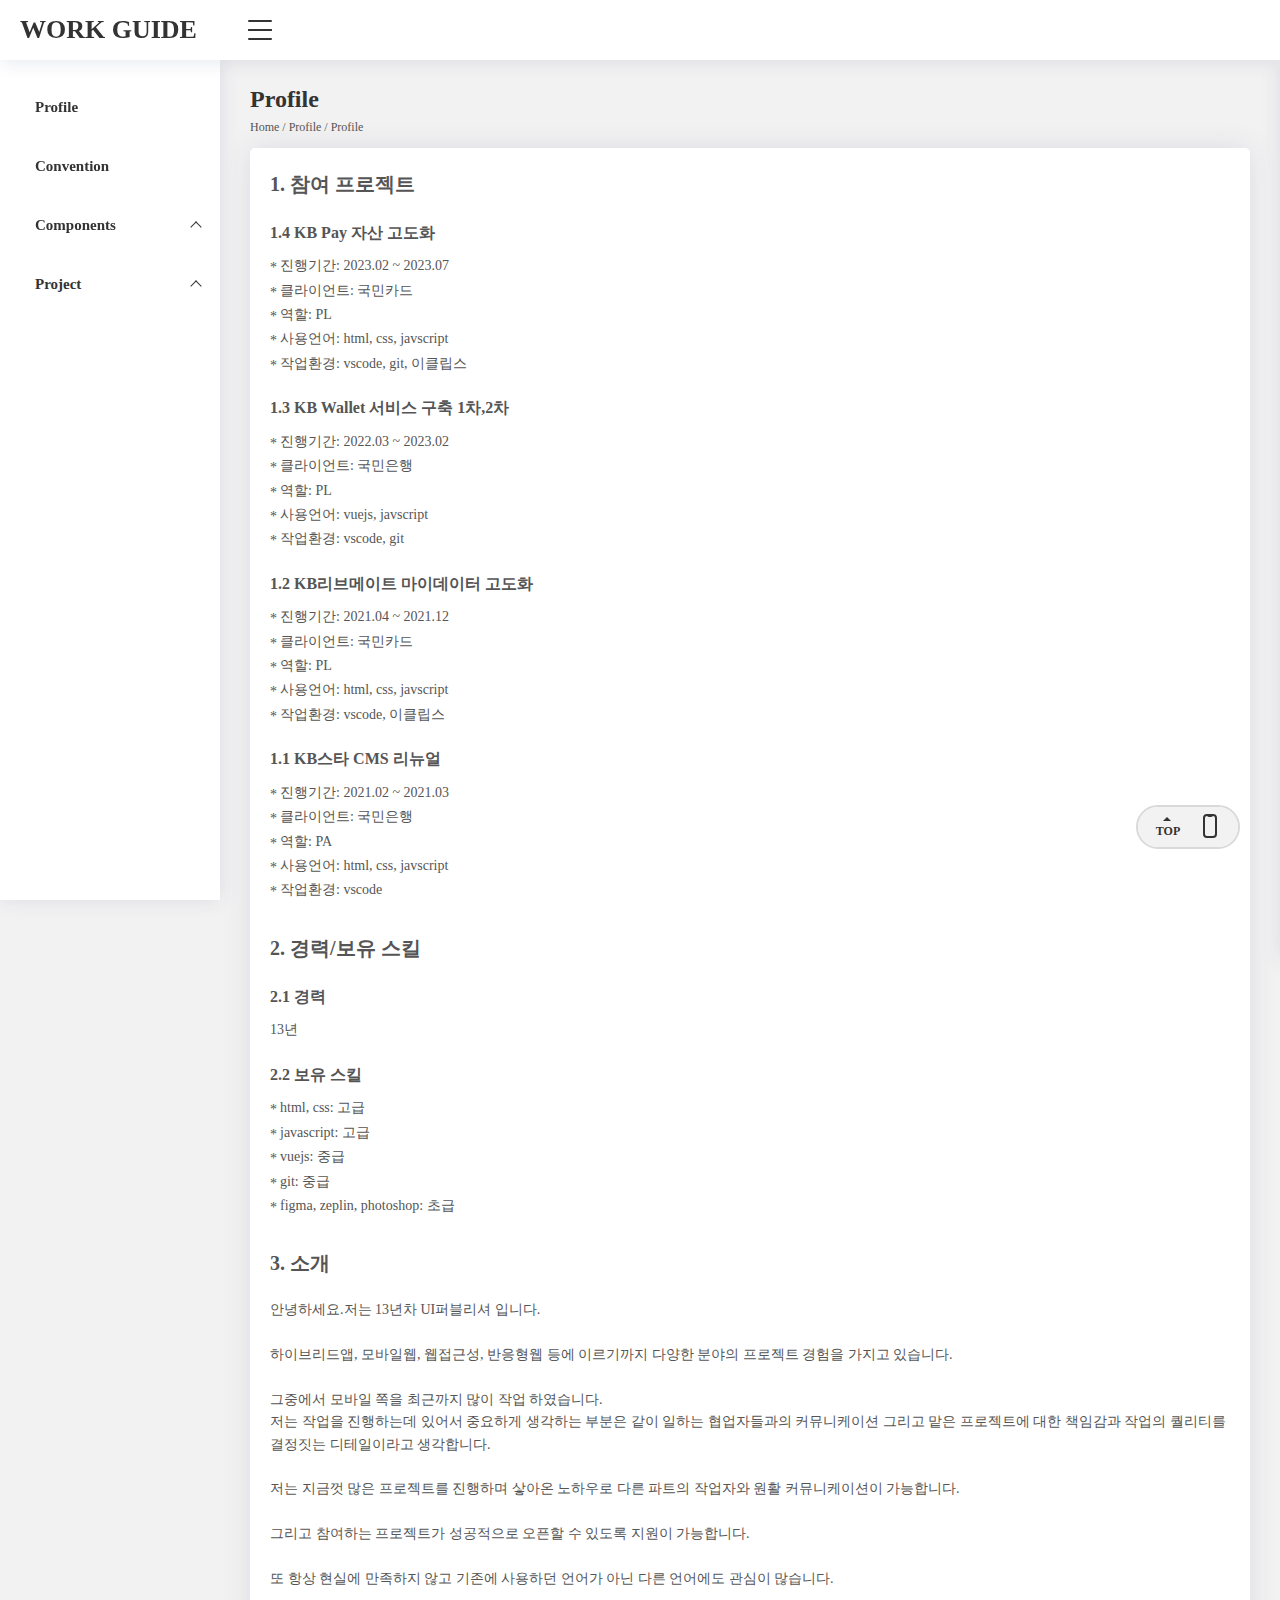
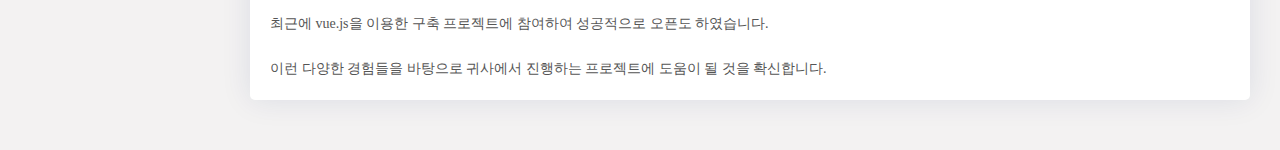
==== commit af201d32: "230829" ====
--- a/index.html
+++ b/index.html
@@ -1,1188 +1,168 @@
 <!DOCTYPE html>
 <html lang="ko">
+<head>
+<meta charset="UTF-8" />
+<meta http-equiv="Content-Language" content="ko-KR" />
+<meta http-equiv="X-UA-Compatible" content="IE=Edge, chrome" />
+<meta name="viewport" content="width=device-width, initial-scale=1.0, minimum-scale=1.0, maximum-scale=1.0, user-scalable=no, viewport-fit=cover" />
+<title>WORK GUIDE</title>
 
-<head>
-  <meta charset="utf-8">
-  <meta content="width=device-width, initial-scale=1.0" name="viewport">
+<link href="resources/css/enlighterjs.min.css" rel="stylesheet">
+<link href="resources/css/style.css" rel="stylesheet">
+<script src="resources/js/enlighterjs.min.js"></script>
+<script src="resources/js/components.js"></script>
 
-  <title>Dashboard - NiceAdmin Bootstrap Template</title>
-  <meta content="" name="description">
-  <meta content="" name="keywords">
-
-  <!-- Favicons -->
-  <!-- <link href="assets/img/favicon.png" rel="icon">
-  <link href="assets/img/apple-touch-icon.png" rel="apple-touch-icon"> -->
-
-  <!-- Google Fonts -->
-  <link href="https://fonts.gstatic.com" rel="preconnect">
-  <link href="https://fonts.googleapis.com/css?family=Open+Sans:300,300i,400,400i,600,600i,700,700i|Nunito:300,300i,400,400i,600,600i,700,700i|Poppins:300,300i,400,400i,500,500i,600,600i,700,700i" rel="stylesheet">
-
-  <!-- Vendor CSS Files -->
-  <link href="assets/vendor/bootstrap/css/bootstrap.min.css" rel="stylesheet">
-  <link href="assets/vendor/bootstrap-icons/bootstrap-icons.css" rel="stylesheet">
-  <link href="assets/vendor/boxicons/css/boxicons.min.css" rel="stylesheet">
-  <link href="assets/vendor/quill/quill.snow.css" rel="stylesheet">
-  <link href="assets/vendor/quill/quill.bubble.css" rel="stylesheet">
-  <link href="assets/vendor/remixicon/remixicon.css" rel="stylesheet">
-  <link href="assets/vendor/simple-datatables/style.css" rel="stylesheet">
-
-  <!-- Template Main CSS File -->
-  <link href="assets/css/style.css" rel="stylesheet">
-
-  <!-- =======================================================
-  * Template Name: NiceAdmin
-  * Updated: Mar 09 2023 with Bootstrap v5.2.3
-  * Template URL: https://bootstrapmade.com/nice-admin-bootstrap-admin-html-template/
-  * Author: BootstrapMade.com
-  * License: https://bootstrapmade.com/license/
-  ======================================================== -->
+<style>
+</style>
 </head>
 
 <body>
 
-  <!-- ======= Header ======= -->
-  <header id="header" class="header fixed-top d-flex align-items-center">
+<div id="wrap">
 
-    <div class="d-flex align-items-center justify-content-between">
-      <a href="index.html" class="logo d-flex align-items-center">
-        <img src="assets/img/logo.png" alt="">
-        <span class="d-none d-lg-block">NiceAdmin</span>
-      </a>
-      <i class="bi bi-list toggle-sidebar-btn"></i>
-    </div><!-- End Logo -->
+  <header id="header">
+    <a href="index.html" class="logo">WORK GUIDE</a>
+    <button type="button" class="snb_handle" title="사이드메뉴선택">
+      <span class="icon"><i></i><i></i><i></i><i></i></span>
+    </button>
+    <div class="shortcut"></div>
+    <div class="state_info">
+        <div class="info_item">
+            <div class="info_key">진행</div>
+            <div class="info_value count-ing"></div>
+        </div>
+        <div class="info_item">
+            <div class="info_key">검수</div>
+            <div class="info_value count-test"></div>
+        </div>
+        <div class="info_item">
+            <div class="info_key">완료</div>
+            <div class="info_value count-done"></div>
+        </div>
+        <div class="info_item">
+            <div class="info_key">수정</div>
+            <div class="info_value count-modify"></div>
+        </div>
+        <div class="info_item">
+            <div class="info_key">삭제</div>
+            <div class="info_value count-defer"></div>
+        </div>
+        <div class="info_item info_progress">
+            <div class="progress">
+                <div class="progress_total">
+                    <div class="progress_total-text">
+                        전체
+                        <span class="progress_total-count count-total"></span>개
+                    </div>
+                </div>
+                <div class="progress_done">
+                    <div class="progress_done-percent percent-done">0%</div>
+                </div>
+            </div>
+        </div>
 
-    <div class="search-bar">
-      <form class="search-form d-flex align-items-center" method="POST" action="#">
-        <input type="text" name="query" placeholder="Search" title="Enter search keyword">
-        <button type="submit" title="Search"><i class="bi bi-search"></i></button>
-      </form>
-    </div><!-- End Search Bar -->
+    </div>
+  </header>
+  <!-- //header -->
 
-    <nav class="header-nav ms-auto">
-      <ul class="d-flex align-items-center">
+  <aside class="snb">
 
-        <li class="nav-item d-block d-lg-none">
-          <a class="nav-link nav-icon search-bar-toggle " href="#">
-            <i class="bi bi-search"></i>
-          </a>
-        </li><!-- End Search Icon-->
-
-        <li class="nav-item dropdown">
-
-          <a class="nav-link nav-icon" href="#" data-bs-toggle="dropdown">
-            <i class="bi bi-bell"></i>
-            <span class="badge bg-primary badge-number">4</span>
-          </a><!-- End Notification Icon -->
-
-          <ul class="dropdown-menu dropdown-menu-end dropdown-menu-arrow notifications">
-            <li class="dropdown-header">
-              You have 4 new notifications
-              <a href="#"><span class="badge rounded-pill bg-primary p-2 ms-2">View all</span></a>
-            </li>
-            <li>
-              <hr class="dropdown-divider">
-            </li>
-
-            <li class="notification-item">
-              <i class="bi bi-exclamation-circle text-warning"></i>
-              <div>
-                <h4>Lorem Ipsum</h4>
-                <p>Quae dolorem earum veritatis oditseno</p>
-                <p>30 min. ago</p>
-              </div>
-            </li>
-
-            <li>
-              <hr class="dropdown-divider">
-            </li>
-
-            <li class="notification-item">
-              <i class="bi bi-x-circle text-danger"></i>
-              <div>
-                <h4>Atque rerum nesciunt</h4>
-                <p>Quae dolorem earum veritatis oditseno</p>
-                <p>1 hr. ago</p>
-              </div>
-            </li>
-
-            <li>
-              <hr class="dropdown-divider">
-            </li>
-
-            <li class="notification-item">
-              <i class="bi bi-check-circle text-success"></i>
-              <div>
-                <h4>Sit rerum fuga</h4>
-                <p>Quae dolorem earum veritatis oditseno</p>
-                <p>2 hrs. ago</p>
-              </div>
-            </li>
-
-            <li>
-              <hr class="dropdown-divider">
-            </li>
-
-            <li class="notification-item">
-              <i class="bi bi-info-circle text-primary"></i>
-              <div>
-                <h4>Dicta reprehenderit</h4>
-                <p>Quae dolorem earum veritatis oditseno</p>
-                <p>4 hrs. ago</p>
-              </div>
-            </li>
-
-            <li>
-              <hr class="dropdown-divider">
-            </li>
-            <li class="dropdown-footer">
-              <a href="#">Show all notifications</a>
-            </li>
-
-          </ul><!-- End Notification Dropdown Items -->
-
-        </li><!-- End Notification Nav -->
-
-        <li class="nav-item dropdown">
-
-          <a class="nav-link nav-icon" href="#" data-bs-toggle="dropdown">
-            <i class="bi bi-chat-left-text"></i>
-            <span class="badge bg-success badge-number">3</span>
-          </a><!-- End Messages Icon -->
-
-          <ul class="dropdown-menu dropdown-menu-end dropdown-menu-arrow messages">
-            <li class="dropdown-header">
-              You have 3 new messages
-              <a href="#"><span class="badge rounded-pill bg-primary p-2 ms-2">View all</span></a>
-            </li>
-            <li>
-              <hr class="dropdown-divider">
-            </li>
-
-            <li class="message-item">
-              <a href="#">
-                <img src="assets/img/messages-1.jpg" alt="" class="rounded-circle">
-                <div>
-                  <h4>Maria Hudson</h4>
-                  <p>Velit asperiores et ducimus soluta repudiandae labore officia est ut...</p>
-                  <p>4 hrs. ago</p>
-                </div>
-              </a>
-            </li>
-            <li>
-              <hr class="dropdown-divider">
-            </li>
-
-            <li class="message-item">
-              <a href="#">
-                <img src="assets/img/messages-2.jpg" alt="" class="rounded-circle">
-                <div>
-                  <h4>Anna Nelson</h4>
-                  <p>Velit asperiores et ducimus soluta repudiandae labore officia est ut...</p>
-                  <p>6 hrs. ago</p>
-                </div>
-              </a>
-            </li>
-            <li>
-              <hr class="dropdown-divider">
-            </li>
-
-            <li class="message-item">
-              <a href="#">
-                <img src="assets/img/messages-3.jpg" alt="" class="rounded-circle">
-                <div>
-                  <h4>David Muldon</h4>
-                  <p>Velit asperiores et ducimus soluta repudiandae labore officia est ut...</p>
-                  <p>8 hrs. ago</p>
-                </div>
-              </a>
-            </li>
-            <li>
-              <hr class="dropdown-divider">
-            </li>
-
-            <li class="dropdown-footer">
-              <a href="#">Show all messages</a>
-            </li>
-
-          </ul><!-- End Messages Dropdown Items -->
-
-        </li><!-- End Messages Nav -->
-
-        <li class="nav-item dropdown pe-3">
-
-          <a class="nav-link nav-profile d-flex align-items-center pe-0" href="#" data-bs-toggle="dropdown">
-            <img src="assets/img/profile-img.jpg" alt="Profile" class="rounded-circle">
-            <span class="d-none d-md-block dropdown-toggle ps-2">K. Anderson</span>
-          </a><!-- End Profile Iamge Icon -->
-
-          <ul class="dropdown-menu dropdown-menu-end dropdown-menu-arrow profile">
-            <li class="dropdown-header">
-              <h6>Kevin Anderson</h6>
-              <span>Web Designer</span>
-            </li>
-            <li>
-              <hr class="dropdown-divider">
-            </li>
-
-            <li>
-              <a class="dropdown-item d-flex align-items-center" href="users-profile.html">
-                <i class="bi bi-person"></i>
-                <span>My Profile</span>
-              </a>
-            </li>
-            <li>
-              <hr class="dropdown-divider">
-            </li>
-
-            <li>
-              <a class="dropdown-item d-flex align-items-center" href="users-profile.html">
-                <i class="bi bi-gear"></i>
-                <span>Account Settings</span>
-              </a>
-            </li>
-            <li>
-              <hr class="dropdown-divider">
-            </li>
-
-            <li>
-              <a class="dropdown-item d-flex align-items-center" href="pages-faq.html">
-                <i class="bi bi-question-circle"></i>
-                <span>Need Help?</span>
-              </a>
-            </li>
-            <li>
-              <hr class="dropdown-divider">
-            </li>
-
-            <li>
-              <a class="dropdown-item d-flex align-items-center" href="#">
-                <i class="bi bi-box-arrow-right"></i>
-                <span>Sign Out</span>
-              </a>
-            </li>
-
-          </ul><!-- End Profile Dropdown Items -->
-        </li><!-- End Profile Nav -->
-
-      </ul>
-    </nav><!-- End Icons Navigation -->
-
-  </header><!-- End Header -->
-
-  <!-- ======= Sidebar ======= -->
-  <aside id="sidebar" class="sidebar">
-
-    <ul class="sidebar-nav" id="sidebar-nav">
-
-      <li class="nav-item">
-        <a class="nav-link " href="index.html">
-          <i class="bi bi-grid"></i>
-          <span>Dashboard</span>
-        </a>
-      </li><!-- End Dashboard Nav -->
-
-      <li class="nav-item">
-        <a class="nav-link collapsed" data-bs-target="#components-nav" data-bs-toggle="collapse" href="#">
-          <i class="bi bi-menu-button-wide"></i><span>Components</span><i class="bi bi-chevron-down ms-auto"></i>
-        </a>
-        <ul id="components-nav" class="nav-content collapse " data-bs-parent="#sidebar-nav">
-          <li>
-            <a href="components-alerts.html">
-              <i class="bi bi-circle"></i><span>Alerts</span>
-            </a>
-          </li>
-          <li>
-            <a href="components-accordion.html">
-              <i class="bi bi-circle"></i><span>Accordion</span>
-            </a>
-          </li>
-          <li>
-            <a href="components-badges.html">
-              <i class="bi bi-circle"></i><span>Badges</span>
-            </a>
-          </li>
-          <li>
-            <a href="components-breadcrumbs.html">
-              <i class="bi bi-circle"></i><span>Breadcrumbs</span>
-            </a>
-          </li>
-          <li>
-            <a href="components-buttons.html">
-              <i class="bi bi-circle"></i><span>Buttons</span>
-            </a>
-          </li>
-          <li>
-            <a href="components-cards.html">
-              <i class="bi bi-circle"></i><span>Cards</span>
-            </a>
-          </li>
-          <li>
-            <a href="components-carousel.html">
-              <i class="bi bi-circle"></i><span>Carousel</span>
-            </a>
-          </li>
-          <li>
-            <a href="components-list-group.html">
-              <i class="bi bi-circle"></i><span>List group</span>
-            </a>
-          </li>
-          <li>
-            <a href="components-modal.html">
-              <i class="bi bi-circle"></i><span>Modal</span>
-            </a>
-          </li>
-          <li>
-            <a href="components-tabs.html">
-              <i class="bi bi-circle"></i><span>Tabs</span>
-            </a>
-          </li>
-          <li>
-            <a href="components-pagination.html">
-              <i class="bi bi-circle"></i><span>Pagination</span>
-            </a>
-          </li>
-          <li>
-            <a href="components-progress.html">
-              <i class="bi bi-circle"></i><span>Progress</span>
-            </a>
-          </li>
-          <li>
-            <a href="components-spinners.html">
-              <i class="bi bi-circle"></i><span>Spinners</span>
-            </a>
-          </li>
-          <li>
-            <a href="components-tooltips.html">
-              <i class="bi bi-circle"></i><span>Tooltips</span>
-            </a>
-          </li>
-        </ul>
-      </li><!-- End Components Nav -->
-
-      <li class="nav-item">
-        <a class="nav-link collapsed" data-bs-target="#forms-nav" data-bs-toggle="collapse" href="#">
-          <i class="bi bi-journal-text"></i><span>Forms</span><i class="bi bi-chevron-down ms-auto"></i>
-        </a>
-        <ul id="forms-nav" class="nav-content collapse " data-bs-parent="#sidebar-nav">
-          <li>
-            <a href="forms-elements.html">
-              <i class="bi bi-circle"></i><span>Form Elements</span>
-            </a>
-          </li>
-          <li>
-            <a href="forms-layouts.html">
-              <i class="bi bi-circle"></i><span>Form Layouts</span>
-            </a>
-          </li>
-          <li>
-            <a href="forms-editors.html">
-              <i class="bi bi-circle"></i><span>Form Editors</span>
-            </a>
-          </li>
-          <li>
-            <a href="forms-validation.html">
-              <i class="bi bi-circle"></i><span>Form Validation</span>
-            </a>
-          </li>
-        </ul>
-      </li><!-- End Forms Nav -->
-
-      <li class="nav-item">
-        <a class="nav-link collapsed" data-bs-target="#tables-nav" data-bs-toggle="collapse" href="#">
-          <i class="bi bi-layout-text-window-reverse"></i><span>Tables</span><i class="bi bi-chevron-down ms-auto"></i>
-        </a>
-        <ul id="tables-nav" class="nav-content collapse " data-bs-parent="#sidebar-nav">
-          <li>
-            <a href="tables-general.html">
-              <i class="bi bi-circle"></i><span>General Tables</span>
-            </a>
-          </li>
-          <li>
-            <a href="tables-data.html">
-              <i class="bi bi-circle"></i><span>Data Tables</span>
-            </a>
-          </li>
-        </ul>
-      </li><!-- End Tables Nav -->
-
-      <li class="nav-item">
-        <a class="nav-link collapsed" data-bs-target="#charts-nav" data-bs-toggle="collapse" href="#">
-          <i class="bi bi-bar-chart"></i><span>Charts</span><i class="bi bi-chevron-down ms-auto"></i>
-        </a>
-        <ul id="charts-nav" class="nav-content collapse " data-bs-parent="#sidebar-nav">
-          <li>
-            <a href="charts-chartjs.html">
-              <i class="bi bi-circle"></i><span>Chart.js</span>
-            </a>
-          </li>
-          <li>
-            <a href="charts-apexcharts.html">
-              <i class="bi bi-circle"></i><span>ApexCharts</span>
-            </a>
-          </li>
-          <li>
-            <a href="charts-echarts.html">
-              <i class="bi bi-circle"></i><span>ECharts</span>
-            </a>
-          </li>
-        </ul>
-      </li><!-- End Charts Nav -->
-
-      <li class="nav-item">
-        <a class="nav-link collapsed" data-bs-target="#icons-nav" data-bs-toggle="collapse" href="#">
-          <i class="bi bi-gem"></i><span>Icons</span><i class="bi bi-chevron-down ms-auto"></i>
-        </a>
-        <ul id="icons-nav" class="nav-content collapse " data-bs-parent="#sidebar-nav">
-          <li>
-            <a href="icons-bootstrap.html">
-              <i class="bi bi-circle"></i><span>Bootstrap Icons</span>
-            </a>
-          </li>
-          <li>
-            <a href="icons-remix.html">
-              <i class="bi bi-circle"></i><span>Remix Icons</span>
-            </a>
-          </li>
-          <li>
-            <a href="icons-boxicons.html">
-              <i class="bi bi-circle"></i><span>Boxicons</span>
-            </a>
-          </li>
-        </ul>
-      </li><!-- End Icons Nav -->
-
-      <li class="nav-heading">Pages</li>
-
-      <li class="nav-item">
-        <a class="nav-link collapsed" href="users-profile.html">
-          <i class="bi bi-person"></i>
-          <span>Profile</span>
-        </a>
-      </li><!-- End Profile Page Nav -->
-
-      <li class="nav-item">
-        <a class="nav-link collapsed" href="pages-faq.html">
-          <i class="bi bi-question-circle"></i>
-          <span>F.A.Q</span>
-        </a>
-      </li><!-- End F.A.Q Page Nav -->
-
-      <li class="nav-item">
-        <a class="nav-link collapsed" href="pages-contact.html">
-          <i class="bi bi-envelope"></i>
-          <span>Contact</span>
-        </a>
-      </li><!-- End Contact Page Nav -->
-
-      <li class="nav-item">
-        <a class="nav-link collapsed" href="pages-register.html">
-          <i class="bi bi-card-list"></i>
-          <span>Register</span>
-        </a>
-      </li><!-- End Register Page Nav -->
-
-      <li class="nav-item">
-        <a class="nav-link collapsed" href="pages-login.html">
-          <i class="bi bi-box-arrow-in-right"></i>
-          <span>Login</span>
-        </a>
-      </li><!-- End Login Page Nav -->
-
-      <li class="nav-item">
-        <a class="nav-link collapsed" href="pages-error-404.html">
-          <i class="bi bi-dash-circle"></i>
-          <span>Error 404</span>
-        </a>
-      </li><!-- End Error 404 Page Nav -->
-
-      <li class="nav-item">
-        <a class="nav-link collapsed" href="pages-blank.html">
-          <i class="bi bi-file-earmark"></i>
-          <span>Blank</span>
-        </a>
-      </li><!-- End Blank Page Nav -->
-
+    <ul>
+      <li class="snb_item">
+        <button onclick="contentSelect.originalTag('Profile','Profile', profile)" class="snb_link snb-link">Profile</button>
+      </li>
+      <li class="snb_item">
+        <button onclick="contentSelect.originalTag('Convention','Convention', convention)" class="snb_link snb-link">Convention</button>
+      </li>
+      <li class="snb_item">
+        <header id="accordion-header-1" class="snb_toggle">
+          <button type="button" aria-expanded="false" aria-controls="accordion-panel-1" class="snb_link collapsed">
+            <span class="title">Components</span>
+          </button>
+        </header>
+        <div id="accordion-panel-1" role="region" aria-labelledby="accordion-header-1" class="accordion__panel snb_submenu" aria-hidden="true">
+            <div>
+                <ul>
+                <li><button onclick="contentSelect.originalTag('Components','Color', color)" class="snb-link">Color</button></li>
+                <li><button onclick="contentSelect.componentsName('Components', 'Button', buttons)" class="snb-link">Button</button></li>
+                <li><button onclick="contentSelect.componentsName('Components', 'Icon', icons)" class="snb-link">Icon</button></li>
+                <li><button onclick="contentSelect.componentsName('Components', 'Tab', tabs)" class="snb-link">Tab</button></li>
+                <li><button onclick="contentSelect.componentsName('Components', 'Input', inputs)" class="snb-link">Input</button></li>
+                <li><button onclick="contentSelect.componentsName('Components', 'Selection', selection)" class="snb-link">Selection</button></li>
+                <li><button onclick="contentSelect.componentsName('Components', 'Accordion', accordion);EXPANDED_EVENT.init('.accordion_sample_header [aria-expanded]')" class="snb-link">Accordion</button></li>
+                <li><button onclick="contentSelect.componentsName('Components', 'List', list)" class="snb-link">List</button></li>
+                <li><button onclick="contentSelect.componentsName('Components', 'Layout', layout)" class="snb-link">Layout</button></li>
+                <li><button onclick="contentSelect.componentsName('Components', 'Popup', popup)" class="snb-link">Popup</button></li>
+                <li><button onclick="contentSelect.componentsName('Components', 'Slide', slide)" class="snb-link">Slide</button></li>
+                <li><button onclick="contentSelect.componentsName('Components', 'Chart', chart)" class="snb-link">Chart</button></li>
+                </ul>
+            </div>
+        </div>
+      </li>
+      <li class="snb_item">
+        <header id="accordion-header-2" class="snb_toggle">
+          <button type="button" aria-expanded="false" aria-controls="accordion-panel-2" class="snb_link collapsed">
+            <span class="title">Project</span>
+          </button>
+        </header>
+        <div id="accordion-panel-2" role="region" aria-labelledby="accordion-header-2" class="accordion__panel snb_submenu" aria-hidden="true">
+            <div>
+                <ul>
+                <li><button onclick="contentSelect.projectName('Project', 'Members', project)" class="snb-link">Members</button></li>
+                <li><button onclick="contentSelect.projectName('Project', '자산', project2)" class="snb-link">자산</button></li>
+                </ul>
+            </div>
+        </div>
+      </li>
     </ul>
 
-  </aside><!-- End Sidebar-->
+  </aside>
+  <!-- //side navigation bar -->
 
-  <main id="main" class="main">
+  <main id="content"></main>
+  <!-- //content -->
 
-    <div class="pagetitle">
-      <h1>Dashboard</h1>
-      <nav>
-        <ol class="breadcrumb">
-          <li class="breadcrumb-item"><a href="index.html">Home</a></li>
-          <li class="breadcrumb-item active">Dashboard</li>
-        </ol>
-      </nav>
-    </div><!-- End Page Title -->
+  <iframe src="../index.html" class="preview"></iframe>
+  <!-- //미리보기 -->
 
-    <section class="section dashboard">
-      <div class="row">
+  <div class="func">
+    <a href="#wrap" class="top" title="맨위로">TOP</a>
+    <button type="button" class="preview_opener" title="미리보기 열기"></button>
+  </div>
 
-        <!-- Left side columns -->
-        <div class="col-lg-8">
-          <div class="row">
+</div>
 
-            <!-- Sales Card -->
-            <div class="col-xxl-4 col-md-6">
-              <div class="card info-card sales-card">
-
-                <div class="filter">
-                  <a class="icon" href="#" data-bs-toggle="dropdown"><i class="bi bi-three-dots"></i></a>
-                  <ul class="dropdown-menu dropdown-menu-end dropdown-menu-arrow">
-                    <li class="dropdown-header text-start">
-                      <h6>Filter</h6>
-                    </li>
-
-                    <li><a class="dropdown-item" href="#">Today</a></li>
-                    <li><a class="dropdown-item" href="#">This Month</a></li>
-                    <li><a class="dropdown-item" href="#">This Year</a></li>
-                  </ul>
-                </div>
-
-                <div class="card-body">
-                  <h5 class="card-title">Sales <span>| Today</span></h5>
-
-                  <div class="d-flex align-items-center">
-                    <div class="card-icon rounded-circle d-flex align-items-center justify-content-center">
-                      <i class="bi bi-cart"></i>
-                    </div>
-                    <div class="ps-3">
-                      <h6>145</h6>
-                      <span class="text-success small pt-1 fw-bold">12%</span> <span class="text-muted small pt-2 ps-1">increase</span>
-
-                    </div>
-                  </div>
-                </div>
-
-              </div>
-            </div><!-- End Sales Card -->
-
-            <!-- Revenue Card -->
-            <div class="col-xxl-4 col-md-6">
-              <div class="card info-card revenue-card">
-
-                <div class="filter">
-                  <a class="icon" href="#" data-bs-toggle="dropdown"><i class="bi bi-three-dots"></i></a>
-                  <ul class="dropdown-menu dropdown-menu-end dropdown-menu-arrow">
-                    <li class="dropdown-header text-start">
-                      <h6>Filter</h6>
-                    </li>
-
-                    <li><a class="dropdown-item" href="#">Today</a></li>
-                    <li><a class="dropdown-item" href="#">This Month</a></li>
-                    <li><a class="dropdown-item" href="#">This Year</a></li>
-                  </ul>
-                </div>
-
-                <div class="card-body">
-                  <h5 class="card-title">Revenue <span>| This Month</span></h5>
-
-                  <div class="d-flex align-items-center">
-                    <div class="card-icon rounded-circle d-flex align-items-center justify-content-center">
-                      <i class="bi bi-currency-dollar"></i>
-                    </div>
-                    <div class="ps-3">
-                      <h6>$3,264</h6>
-                      <span class="text-success small pt-1 fw-bold">8%</span> <span class="text-muted small pt-2 ps-1">increase</span>
-
-                    </div>
-                  </div>
-                </div>
-
-              </div>
-            </div><!-- End Revenue Card -->
-
-            <!-- Customers Card -->
-            <div class="col-xxl-4 col-xl-12">
-
-              <div class="card info-card customers-card">
-
-                <div class="filter">
-                  <a class="icon" href="#" data-bs-toggle="dropdown"><i class="bi bi-three-dots"></i></a>
-                  <ul class="dropdown-menu dropdown-menu-end dropdown-menu-arrow">
-                    <li class="dropdown-header text-start">
-                      <h6>Filter</h6>
-                    </li>
-
-                    <li><a class="dropdown-item" href="#">Today</a></li>
-                    <li><a class="dropdown-item" href="#">This Month</a></li>
-                    <li><a class="dropdown-item" href="#">This Year</a></li>
-                  </ul>
-                </div>
-
-                <div class="card-body">
-                  <h5 class="card-title">Customers <span>| This Year</span></h5>
-
-                  <div class="d-flex align-items-center">
-                    <div class="card-icon rounded-circle d-flex align-items-center justify-content-center">
-                      <i class="bi bi-people"></i>
-                    </div>
-                    <div class="ps-3">
-                      <h6>1244</h6>
-                      <span class="text-danger small pt-1 fw-bold">12%</span> <span class="text-muted small pt-2 ps-1">decrease</span>
-
-                    </div>
-                  </div>
-
-                </div>
-              </div>
-
-            </div><!-- End Customers Card -->
-
-            <!-- Reports -->
-            <div class="col-12">
-              <div class="card">
-
-                <div class="filter">
-                  <a class="icon" href="#" data-bs-toggle="dropdown"><i class="bi bi-three-dots"></i></a>
-                  <ul class="dropdown-menu dropdown-menu-end dropdown-menu-arrow">
-                    <li class="dropdown-header text-start">
-                      <h6>Filter</h6>
-                    </li>
-
-                    <li><a class="dropdown-item" href="#">Today</a></li>
-                    <li><a class="dropdown-item" href="#">This Month</a></li>
-                    <li><a class="dropdown-item" href="#">This Year</a></li>
-                  </ul>
-                </div>
-
-                <div class="card-body">
-                  <h5 class="card-title">Reports <span>/Today</span></h5>
-
-                  <!-- Line Chart -->
-                  <div id="reportsChart"></div>
-
-                  <script>
-                    document.addEventListener("DOMContentLoaded", () => {
-                      new ApexCharts(document.querySelector("#reportsChart"), {
-                        series: [{
-                          name: 'Sales',
-                          data: [31, 40, 28, 51, 42, 82, 56],
-                        }, {
-                          name: 'Revenue',
-                          data: [11, 32, 45, 32, 34, 52, 41]
-                        }, {
-                          name: 'Customers',
-                          data: [15, 11, 32, 18, 9, 24, 11]
-                        }],
-                        chart: {
-                          height: 350,
-                          type: 'area',
-                          toolbar: {
-                            show: false
-                          },
-                        },
-                        markers: {
-                          size: 4
-                        },
-                        colors: ['#4154f1', '#2eca6a', '#ff771d'],
-                        fill: {
-                          type: "gradient",
-                          gradient: {
-                            shadeIntensity: 1,
-                            opacityFrom: 0.3,
-                            opacityTo: 0.4,
-                            stops: [0, 90, 100]
-                          }
-                        },
-                        dataLabels: {
-                          enabled: false
-                        },
-                        stroke: {
-                          curve: 'smooth',
-                          width: 2
-                        },
-                        xaxis: {
-                          type: 'datetime',
-                          categories: ["2018-09-19T00:00:00.000Z", "2018-09-19T01:30:00.000Z", "2018-09-19T02:30:00.000Z", "2018-09-19T03:30:00.000Z", "2018-09-19T04:30:00.000Z", "2018-09-19T05:30:00.000Z", "2018-09-19T06:30:00.000Z"]
-                        },
-                        tooltip: {
-                          x: {
-                            format: 'dd/MM/yy HH:mm'
-                          },
-                        }
-                      }).render();
-                    });
-                  </script>
-                  <!-- End Line Chart -->
-
-                </div>
-
-              </div>
-            </div><!-- End Reports -->
-
-            <!-- Recent Sales -->
-            <div class="col-12">
-              <div class="card recent-sales overflow-auto">
-
-                <div class="filter">
-                  <a class="icon" href="#" data-bs-toggle="dropdown"><i class="bi bi-three-dots"></i></a>
-                  <ul class="dropdown-menu dropdown-menu-end dropdown-menu-arrow">
-                    <li class="dropdown-header text-start">
-                      <h6>Filter</h6>
-                    </li>
-
-                    <li><a class="dropdown-item" href="#">Today</a></li>
-                    <li><a class="dropdown-item" href="#">This Month</a></li>
-                    <li><a class="dropdown-item" href="#">This Year</a></li>
-                  </ul>
-                </div>
-
-                <div class="card-body">
-                  <h5 class="card-title">Recent Sales <span>| Today</span></h5>
-
-                  <table class="table table-borderless datatable">
-                    <thead>
-                      <tr>
-                        <th scope="col">#</th>
-                        <th scope="col">Customer</th>
-                        <th scope="col">Product</th>
-                        <th scope="col">Price</th>
-                        <th scope="col">Status</th>
-                      </tr>
-                    </thead>
-                    <tbody>
-                      <tr>
-                        <th scope="row"><a href="#">#2457</a></th>
-                        <td>Brandon Jacob</td>
-                        <td><a href="#" class="text-primary">At praesentium minu</a></td>
-                        <td>$64</td>
-                        <td><span class="badge bg-success">Approved</span></td>
-                      </tr>
-                      <tr>
-                        <th scope="row"><a href="#">#2147</a></th>
-                        <td>Bridie Kessler</td>
-                        <td><a href="#" class="text-primary">Blanditiis dolor omnis similique</a></td>
-                        <td>$47</td>
-                        <td><span class="badge bg-warning">Pending</span></td>
-                      </tr>
-                      <tr>
-                        <th scope="row"><a href="#">#2049</a></th>
-                        <td>Ashleigh Langosh</td>
-                        <td><a href="#" class="text-primary">At recusandae consectetur</a></td>
-                        <td>$147</td>
-                        <td><span class="badge bg-success">Approved</span></td>
-                      </tr>
-                      <tr>
-                        <th scope="row"><a href="#">#2644</a></th>
-                        <td>Angus Grady</td>
-                        <td><a href="#" class="text-primar">Ut voluptatem id earum et</a></td>
-                        <td>$67</td>
-                        <td><span class="badge bg-danger">Rejected</span></td>
-                      </tr>
-                      <tr>
-                        <th scope="row"><a href="#">#2644</a></th>
-                        <td>Raheem Lehner</td>
-                        <td><a href="#" class="text-primary">Sunt similique distinctio</a></td>
-                        <td>$165</td>
-                        <td><span class="badge bg-success">Approved</span></td>
-                      </tr>
-                    </tbody>
-                  </table>
-
-                </div>
-
-              </div>
-            </div><!-- End Recent Sales -->
-
-            <!-- Top Selling -->
-            <div class="col-12">
-              <div class="card top-selling overflow-auto">
-
-                <div class="filter">
-                  <a class="icon" href="#" data-bs-toggle="dropdown"><i class="bi bi-three-dots"></i></a>
-                  <ul class="dropdown-menu dropdown-menu-end dropdown-menu-arrow">
-                    <li class="dropdown-header text-start">
-                      <h6>Filter</h6>
-                    </li>
-
-                    <li><a class="dropdown-item" href="#">Today</a></li>
-                    <li><a class="dropdown-item" href="#">This Month</a></li>
-                    <li><a class="dropdown-item" href="#">This Year</a></li>
-                  </ul>
-                </div>
-
-                <div class="card-body pb-0">
-                  <h5 class="card-title">Top Selling <span>| Today</span></h5>
-
-                  <table class="table table-borderless">
-                    <thead>
-                      <tr>
-                        <th scope="col">Preview</th>
-                        <th scope="col">Product</th>
-                        <th scope="col">Price</th>
-                        <th scope="col">Sold</th>
-                        <th scope="col">Revenue</th>
-                      </tr>
-                    </thead>
-                    <tbody>
-                      <tr>
-                        <th scope="row"><a href="#"><img src="assets/img/product-1.jpg" alt=""></a></th>
-                        <td><a href="#" class="text-primary fw-bold">Ut inventore ipsa voluptas nulla</a></td>
-                        <td>$64</td>
-                        <td class="fw-bold">124</td>
-                        <td>$5,828</td>
-                      </tr>
-                      <tr>
-                        <th scope="row"><a href="#"><img src="assets/img/product-2.jpg" alt=""></a></th>
-                        <td><a href="#" class="text-primary fw-bold">Exercitationem similique doloremque</a></td>
-                        <td>$46</td>
-                        <td class="fw-bold">98</td>
-                        <td>$4,508</td>
-                      </tr>
-                      <tr>
-                        <th scope="row"><a href="#"><img src="assets/img/product-3.jpg" alt=""></a></th>
-                        <td><a href="#" class="text-primary fw-bold">Doloribus nisi exercitationem</a></td>
-                        <td>$59</td>
-                        <td class="fw-bold">74</td>
-                        <td>$4,366</td>
-                      </tr>
-                      <tr>
-                        <th scope="row"><a href="#"><img src="assets/img/product-4.jpg" alt=""></a></th>
-                        <td><a href="#" class="text-primary fw-bold">Officiis quaerat sint rerum error</a></td>
-                        <td>$32</td>
-                        <td class="fw-bold">63</td>
-                        <td>$2,016</td>
-                      </tr>
-                      <tr>
-                        <th scope="row"><a href="#"><img src="assets/img/product-5.jpg" alt=""></a></th>
-                        <td><a href="#" class="text-primary fw-bold">Sit unde debitis delectus repellendus</a></td>
-                        <td>$79</td>
-                        <td class="fw-bold">41</td>
-                        <td>$3,239</td>
-                      </tr>
-                    </tbody>
-                  </table>
-
-                </div>
-
-              </div>
-            </div><!-- End Top Selling -->
-
-          </div>
-        </div><!-- End Left side columns -->
-
-        <!-- Right side columns -->
-        <div class="col-lg-4">
-
-          <!-- Recent Activity -->
-          <div class="card">
-            <div class="filter">
-              <a class="icon" href="#" data-bs-toggle="dropdown"><i class="bi bi-three-dots"></i></a>
-              <ul class="dropdown-menu dropdown-menu-end dropdown-menu-arrow">
-                <li class="dropdown-header text-start">
-                  <h6>Filter</h6>
-                </li>
-
-                <li><a class="dropdown-item" href="#">Today</a></li>
-                <li><a class="dropdown-item" href="#">This Month</a></li>
-                <li><a class="dropdown-item" href="#">This Year</a></li>
-              </ul>
-            </div>
-
-            <div class="card-body">
-              <h5 class="card-title">Recent Activity <span>| Today</span></h5>
-
-              <div class="activity">
-
-                <div class="activity-item d-flex">
-                  <div class="activite-label">32 min</div>
-                  <i class='bi bi-circle-fill activity-badge text-success align-self-start'></i>
-                  <div class="activity-content">
-                    Quia quae rerum <a href="#" class="fw-bold text-dark">explicabo officiis</a> beatae
-                  </div>
-                </div><!-- End activity item-->
-
-                <div class="activity-item d-flex">
-                  <div class="activite-label">56 min</div>
-                  <i class='bi bi-circle-fill activity-badge text-danger align-self-start'></i>
-                  <div class="activity-content">
-                    Voluptatem blanditiis blanditiis eveniet
-                  </div>
-                </div><!-- End activity item-->
-
-                <div class="activity-item d-flex">
-                  <div class="activite-label">2 hrs</div>
-                  <i class='bi bi-circle-fill activity-badge text-primary align-self-start'></i>
-                  <div class="activity-content">
-                    Voluptates corrupti molestias voluptatem
-                  </div>
-                </div><!-- End activity item-->
-
-                <div class="activity-item d-flex">
-                  <div class="activite-label">1 day</div>
-                  <i class='bi bi-circle-fill activity-badge text-info align-self-start'></i>
-                  <div class="activity-content">
-                    Tempore autem saepe <a href="#" class="fw-bold text-dark">occaecati voluptatem</a> tempore
-                  </div>
-                </div><!-- End activity item-->
-
-                <div class="activity-item d-flex">
-                  <div class="activite-label">2 days</div>
-                  <i class='bi bi-circle-fill activity-badge text-warning align-self-start'></i>
-                  <div class="activity-content">
-                    Est sit eum reiciendis exercitationem
-                  </div>
-                </div><!-- End activity item-->
-
-                <div class="activity-item d-flex">
-                  <div class="activite-label">4 weeks</div>
-                  <i class='bi bi-circle-fill activity-badge text-muted align-self-start'></i>
-                  <div class="activity-content">
-                    Dicta dolorem harum nulla eius. Ut quidem quidem sit quas
-                  </div>
-                </div><!-- End activity item-->
-
-              </div>
-
-            </div>
-          </div><!-- End Recent Activity -->
-
-          <!-- Budget Report -->
-          <div class="card">
-            <div class="filter">
-              <a class="icon" href="#" data-bs-toggle="dropdown"><i class="bi bi-three-dots"></i></a>
-              <ul class="dropdown-menu dropdown-menu-end dropdown-menu-arrow">
-                <li class="dropdown-header text-start">
-                  <h6>Filter</h6>
-                </li>
-
-                <li><a class="dropdown-item" href="#">Today</a></li>
-                <li><a class="dropdown-item" href="#">This Month</a></li>
-                <li><a class="dropdown-item" href="#">This Year</a></li>
-              </ul>
-            </div>
-
-            <div class="card-body pb-0">
-              <h5 class="card-title">Budget Report <span>| This Month</span></h5>
-
-              <div id="budgetChart" style="min-height: 400px;" class="echart"></div>
-
-              <script>
-                document.addEventListener("DOMContentLoaded", () => {
-                  var budgetChart = echarts.init(document.querySelector("#budgetChart")).setOption({
-                    legend: {
-                      data: ['Allocated Budget', 'Actual Spending']
-                    },
-                    radar: {
-                      // shape: 'circle',
-                      indicator: [{
-                          name: 'Sales',
-                          max: 6500
-                        },
-                        {
-                          name: 'Administration',
-                          max: 16000
-                        },
-                        {
-                          name: 'Information Technology',
-                          max: 30000
-                        },
-                        {
-                          name: 'Customer Support',
-                          max: 38000
-                        },
-                        {
-                          name: 'Development',
-                          max: 52000
-                        },
-                        {
-                          name: 'Marketing',
-                          max: 25000
-                        }
-                      ]
-                    },
-                    series: [{
-                      name: 'Budget vs spending',
-                      type: 'radar',
-                      data: [{
-                          value: [4200, 3000, 20000, 35000, 50000, 18000],
-                          name: 'Allocated Budget'
-                        },
-                        {
-                          value: [5000, 14000, 28000, 26000, 42000, 21000],
-                          name: 'Actual Spending'
-                        }
-                      ]
-                    }]
-                  });
-                });
-              </script>
-
-            </div>
-          </div><!-- End Budget Report -->
-
-          <!-- Website Traffic -->
-          <div class="card">
-            <div class="filter">
-              <a class="icon" href="#" data-bs-toggle="dropdown"><i class="bi bi-three-dots"></i></a>
-              <ul class="dropdown-menu dropdown-menu-end dropdown-menu-arrow">
-                <li class="dropdown-header text-start">
-                  <h6>Filter</h6>
-                </li>
-
-                <li><a class="dropdown-item" href="#">Today</a></li>
-                <li><a class="dropdown-item" href="#">This Month</a></li>
-                <li><a class="dropdown-item" href="#">This Year</a></li>
-              </ul>
-            </div>
-
-            <div class="card-body pb-0">
-              <h5 class="card-title">Website Traffic <span>| Today</span></h5>
-
-              <div id="trafficChart" style="min-height: 400px;" class="echart"></div>
-
-              <script>
-                document.addEventListener("DOMContentLoaded", () => {
-                  echarts.init(document.querySelector("#trafficChart")).setOption({
-                    tooltip: {
-                      trigger: 'item'
-                    },
-                    legend: {
-                      top: '5%',
-                      left: 'center'
-                    },
-                    series: [{
-                      name: 'Access From',
-                      type: 'pie',
-                      radius: ['40%', '70%'],
-                      avoidLabelOverlap: false,
-                      label: {
-                        show: false,
-                        position: 'center'
-                      },
-                      emphasis: {
-                        label: {
-                          show: true,
-                          fontSize: '18',
-                          fontWeight: 'bold'
-                        }
-                      },
-                      labelLine: {
-                        show: false
-                      },
-                      data: [{
-                          value: 1048,
-                          name: 'Search Engine'
-                        },
-                        {
-                          value: 735,
-                          name: 'Direct'
-                        },
-                        {
-                          value: 580,
-                          name: 'Email'
-                        },
-                        {
-                          value: 484,
-                          name: 'Union Ads'
-                        },
-                        {
-                          value: 300,
-                          name: 'Video Ads'
-                        }
-                      ]
-                    }]
-                  });
-                });
-              </script>
-
-            </div>
-          </div><!-- End Website Traffic -->
-
-          <!-- News & Updates Traffic -->
-          <div class="card">
-            <div class="filter">
-              <a class="icon" href="#" data-bs-toggle="dropdown"><i class="bi bi-three-dots"></i></a>
-              <ul class="dropdown-menu dropdown-menu-end dropdown-menu-arrow">
-                <li class="dropdown-header text-start">
-                  <h6>Filter</h6>
-                </li>
-
-                <li><a class="dropdown-item" href="#">Today</a></li>
-                <li><a class="dropdown-item" href="#">This Month</a></li>
-                <li><a class="dropdown-item" href="#">This Year</a></li>
-              </ul>
-            </div>
-
-            <div class="card-body pb-0">
-              <h5 class="card-title">News &amp; Updates <span>| Today</span></h5>
-
-              <div class="news">
-                <div class="post-item clearfix">
-                  <img src="assets/img/news-1.jpg" alt="">
-                  <h4><a href="#">Nihil blanditiis at in nihil autem</a></h4>
-                  <p>Sit recusandae non aspernatur laboriosam. Quia enim eligendi sed ut harum...</p>
-                </div>
-
-                <div class="post-item clearfix">
-                  <img src="assets/img/news-2.jpg" alt="">
-                  <h4><a href="#">Quidem autem et impedit</a></h4>
-                  <p>Illo nemo neque maiores vitae officiis cum eum turos elan dries werona nande...</p>
-                </div>
-
-                <div class="post-item clearfix">
-                  <img src="assets/img/news-3.jpg" alt="">
-                  <h4><a href="#">Id quia et et ut maxime similique occaecati ut</a></h4>
-                  <p>Fugiat voluptas vero eaque accusantium eos. Consequuntur sed ipsam et totam...</p>
-                </div>
-
-                <div class="post-item clearfix">
-                  <img src="assets/img/news-4.jpg" alt="">
-                  <h4><a href="#">Laborum corporis quo dara net para</a></h4>
-                  <p>Qui enim quia optio. Eligendi aut asperiores enim repellendusvel rerum cuder...</p>
-                </div>
-
-                <div class="post-item clearfix">
-                  <img src="assets/img/news-5.jpg" alt="">
-                  <h4><a href="#">Et dolores corrupti quae illo quod dolor</a></h4>
-                  <p>Odit ut eveniet modi reiciendis. Atque cupiditate libero beatae dignissimos eius...</p>
-                </div>
-
-              </div><!-- End sidebar recent posts-->
-
-            </div>
-          </div><!-- End News & Updates -->
-
-        </div><!-- End Right side columns -->
-
-      </div>
-    </section>
-
-  </main><!-- End #main -->
-
-  <!-- ======= Footer ======= -->
-  <footer id="footer" class="footer">
-    <div class="copyright">
-      &copy; Copyright <strong><span>NiceAdmin</span></strong>. All Rights Reserved
-    </div>
-    <div class="credits">
-      <!-- All the links in the footer should remain intact. -->
-      <!-- You can delete the links only if you purchased the pro version. -->
-      <!-- Licensing information: https://bootstrapmade.com/license/ -->
-      <!-- Purchase the pro version with working PHP/AJAX contact form: https://bootstrapmade.com/nice-admin-bootstrap-admin-html-template/ -->
-      Designed by <a href="https://bootstrapmade.com/">BootstrapMade</a>
-    </div>
-  </footer><!-- End Footer -->
-
-  <a href="#" class="back-to-top d-flex align-items-center justify-content-center"><i class="bi bi-arrow-up-short"></i></a>
-
-  <!-- Vendor JS Files -->
-  <script src="assets/vendor/apexcharts/apexcharts.min.js"></script>
-  <script src="assets/vendor/bootstrap/js/bootstrap.bundle.min.js"></script>
-  <script src="assets/vendor/chart.js/chart.umd.js"></script>
-  <script src="assets/vendor/echarts/echarts.min.js"></script>
-  <script src="assets/vendor/quill/quill.min.js"></script>
-  <script src="assets/vendor/simple-datatables/simple-datatables.js"></script>
-  <script src="assets/vendor/tinymce/tinymce.min.js"></script>
-  <script src="assets/vendor/php-email-form/validate.js"></script>
-
-  <!-- Template Main JS File -->
-  <script src="assets/js/main.js"></script>
+<script src="resources/js/guide.js"></script>
+<script src="resources/js/menuitem/profile.js"></script>
+<script src="resources/js/menuitem/convention.js"></script>
+<script src="resources/js/menuitem/color.js"></script>
+<script src="resources/js/menuitem/buttons.js"></script>
+<script src="resources/js/menuitem/tabs.js"></script>
+<script src="resources/js/menuitem/icons.js"></script>
+<script src="resources/js/menuitem/inputs.js"></script>
+<script src="resources/js/menuitem/selection.js"></script>
+<script src="resources/js/menuitem/accordion.js"></script>
+<script src="resources/js/menuitem/list.js"></script>
+<script src="resources/js/menuitem/layout.js"></script>
+<script src="resources/js/menuitem/popup.js"></script>
+<script src="resources/js/menuitem/chart.js"></script>
+<script src="resources/js/menuitem/project.js"></script>
+<script src="resources/js/menuitem/project2.js"></script>
+<script type="text/javascript">
+contentSelect.originalTag('Profile','Profile', profile);
+// contentSelect.originalTag('Convention','Convention', convention);
+// contentSelect.projectName('Project', 'Members', project);
+// contentSelect.componentsName('Components', 'Accordion', accordion);
+// contentSelect.componentsName('Components', 'Buttons', buttons);
+// contentSelect.componentsName('Components', 'tab', tabs);
+// contentSelect.componentsName('Components', 'Layout', layout);
+// contentSelect.componentsName('Components', 'Input', inputs);
+// contentSelect.componentsName('Components', 'Selection', selection);
+// contentSelect.componentsName('Components', 'Chart', chart);
+// contentSelect.componentsName('Components', 'List', list);
+// contentSelect.componentsName('Components', 'Popup', popup);
+// contentSelect.originalTag('Components','Color', color);
+</script>
 
 </body>
-
-</html>+</html>
--- a/resources/css/enlighterjs.min.css
+++ b/resources/css/enlighterjs.min.css
@@ -0,0 +1,15 @@
+/*! EnlighterJS Syntax Highlighter 3.7.0 | Mozilla Public License 2.0 | https://enlighterjs.org */
+.enlighter-tooltip{visibility:hidden;width:140px;background-color:#000;color:#fff;text-align:center;padding:8px 0;border-radius:5px;position:absolute;z-index:10;bottom:30px;transform:translateX(-42%)}.enlighter-tooltip::after{content:"";position:absolute;top:100%;left:50%;margin-left:-5px;border-width:5px;border-style:solid;border-color:#000 transparent transparent transparent}.enlighter-default{font-family:"Source Code Pro","Liberation Mono","Courier New",Courier,monospace;font-size:12px;line-height:1.35em;white-space:pre-wrap;word-wrap:break-word;margin:0 0 20px 0;padding:0;position:relative;text-align:left;direction:ltr}.enlighter-default .enlighter-special:hover{background-color:#f4f8fc}.enlighter-default .enlighter-raw{display:none;min-width:100%;line-height:inherit;font-size:1em;font-family:inherit;margin:0;padding:0;white-space:pre-wrap;word-wrap:break-word;border:none;box-shadow:none}.enlighter-default:hover .enlighter-toolbar{display:block}.enlighter-default .enlighter-btn{display:inline-block;margin:0 5px 0 5px;padding:3px 5px 3px 5px;border:solid 1px #333;background-color:#f0f0f0;cursor:pointer;font-family:inherit}.enlighter-default .enlighter-btn:hover .enlighter-tooltip{visibility:visible}.enlighter-default .enlighter-toolbar .enlighter-btn-raw{background-image:url(data:image/svg+xml,%3C%3Fxml%20version%3D%221.0%22%20encoding%3D%22utf-8%22%3F%3E%0D%0A%3C!DOCTYPE%20svg%20PUBLIC%20%22-%2F%2FW3C%2F%2FDTD%20SVG%201.1%2F%2FEN%22%20%22http%3A%2F%2Fwww.w3.org%2FGraphics%2FSVG%2F1.1%2FDTD%2Fsvg11.dtd%22%3E%0D%0A%3Csvg%20version%3D%221.1%22%20id%3D%22Ebene_2%22%20xmlns%3D%22http%3A%2F%2Fwww.w3.org%2F2000%2Fsvg%22%20xmlns%3Axlink%3D%22http%3A%2F%2Fwww.w3.org%2F1999%2Fxlink%22%20x%3D%220px%22%20y%3D%220px%22%0D%0A%09%20width%3D%2246px%22%20height%3D%2246px%22%20viewBox%3D%220%200%2046%2046%22%20enable-background%3D%22new%200%200%2046%2046%22%20xml%3Aspace%3D%22preserve%22%3E%0D%0A%3Cg%3E%0D%0A%09%3Cpath%20d%3D%22M19.436%2C36.875L6.568%2C25.002v-3.863L19.436%2C9.267v5.041l-9.583%2C8.668v0.188l9.583%2C8.669V36.875z%22%2F%3E%0D%0A%09%3Cpath%20d%3D%22M26.343%2C36.875v-5.041l9.583-8.669v-0.188l-9.583-8.668V9.267l12.868%2C11.872v3.863L26.343%2C36.875z%22%2F%3E%0D%0A%3C%2Fg%3E%0D%0A%3C%2Fsvg%3E%0D%0A)}.enlighter-default .enlighter-toolbar .enlighter-btn-copy{background-image:url(data:image/svg+xml,%3C%3Fxml%20version%3D%221.0%22%20encoding%3D%22utf-8%22%3F%3E%0D%0A%3C!DOCTYPE%20svg%20PUBLIC%20%22-%2F%2FW3C%2F%2FDTD%20SVG%201.1%2F%2FEN%22%20%22http%3A%2F%2Fwww.w3.org%2FGraphics%2FSVG%2F1.1%2FDTD%2Fsvg11.dtd%22%3E%0D%0A%3Csvg%20version%3D%221.1%22%20id%3D%22Ebene_2%22%20xmlns%3D%22http%3A%2F%2Fwww.w3.org%2F2000%2Fsvg%22%20xmlns%3Axlink%3D%22http%3A%2F%2Fwww.w3.org%2F1999%2Fxlink%22%20x%3D%220px%22%20y%3D%220px%22%0D%0A%09%20width%3D%2246px%22%20height%3D%2246px%22%20viewBox%3D%220%200%2046%2046%22%20enable-background%3D%22new%200%200%2046%2046%22%20xml%3Aspace%3D%22preserve%22%3E%0D%0A%3Cline%20fill%3D%22none%22%20stroke%3D%22%23000000%22%20stroke-width%3D%224%22%20stroke-miterlimit%3D%2210%22%20x1%3D%2253.75%22%20y1%3D%2239.353%22%20x2%3D%2286.375%22%20y2%3D%2239.353%22%2F%3E%0D%0A%3Cline%20fill%3D%22none%22%20stroke%3D%22%23000000%22%20stroke-width%3D%224%22%20stroke-miterlimit%3D%2210%22%20x1%3D%2251.711%22%20y1%3D%2230.534%22%20x2%3D%2284.336%22%20y2%3D%2230.534%22%2F%3E%0D%0A%3Crect%20x%3D%228.932%22%20y%3D%227.334%22%20fill%3D%22%23FFFFFF%22%20stroke%3D%22%23000000%22%20stroke-width%3D%223%22%20stroke-miterlimit%3D%2210%22%20width%3D%2221.097%22%20height%3D%2224.952%22%2F%3E%0D%0A%3Crect%20x%3D%2218.942%22%20y%3D%2215.424%22%20fill%3D%22%23FFFFFF%22%20stroke%3D%22%23000000%22%20stroke-width%3D%223%22%20stroke-miterlimit%3D%2210%22%20width%3D%2221.096%22%20height%3D%2224.953%22%2F%3E%0D%0A%3C%2Fsvg%3E%0D%0A)}.enlighter-default .enlighter-toolbar .enlighter-btn-window{background-image:url(data:image/svg+xml,%3C%3Fxml%20version%3D%221.0%22%20encoding%3D%22utf-8%22%3F%3E%0D%0A%3C!DOCTYPE%20svg%20PUBLIC%20%22-%2F%2FW3C%2F%2FDTD%20SVG%201.1%2F%2FEN%22%20%22http%3A%2F%2Fwww.w3.org%2FGraphics%2FSVG%2F1.1%2FDTD%2Fsvg11.dtd%22%3E%0D%0A%3Csvg%20version%3D%221.1%22%20id%3D%22Ebene_2%22%20xmlns%3D%22http%3A%2F%2Fwww.w3.org%2F2000%2Fsvg%22%20xmlns%3Axlink%3D%22http%3A%2F%2Fwww.w3.org%2F1999%2Fxlink%22%20x%3D%220px%22%20y%3D%220px%22%0D%0A%09%20width%3D%2246px%22%20height%3D%2246px%22%20viewBox%3D%220%200%2046%2046%22%20enable-background%3D%22new%200%200%2046%2046%22%20xml%3Aspace%3D%22preserve%22%3E%0D%0A%3Cline%20fill%3D%22none%22%20stroke%3D%22%23000000%22%20stroke-width%3D%224%22%20stroke-miterlimit%3D%2210%22%20x1%3D%227.125%22%20y1%3D%229.25%22%20x2%3D%2239.75%22%20y2%3D%229.25%22%2F%3E%0D%0A%3Cline%20fill%3D%22none%22%20stroke%3D%22%23000000%22%20stroke-width%3D%224%22%20stroke-miterlimit%3D%2210%22%20x1%3D%227.125%22%20y1%3D%2218.167%22%20x2%3D%2239.75%22%20y2%3D%2218.167%22%2F%3E%0D%0A%3Cline%20fill%3D%22none%22%20stroke%3D%22%23000000%22%20stroke-width%3D%224%22%20stroke-miterlimit%3D%2210%22%20x1%3D%227.125%22%20y1%3D%2227.083%22%20x2%3D%2239.75%22%20y2%3D%2227.083%22%2F%3E%0D%0A%3Cline%20fill%3D%22none%22%20stroke%3D%22%23000000%22%20stroke-width%3D%224%22%20stroke-miterlimit%3D%2210%22%20x1%3D%227.125%22%20y1%3D%2236%22%20x2%3D%2229.809%22%20y2%3D%2236%22%2F%3E%0D%0A%3C%2Fsvg%3E%0D%0A)}.enlighter-default .enlighter-toolbar .enlighter-btn-website{background-image:url(data:image/svg+xml,%3C%3Fxml%20version%3D%221.0%22%20encoding%3D%22utf-8%22%3F%3E%0D%0A%3C!DOCTYPE%20svg%20PUBLIC%20%22-%2F%2FW3C%2F%2FDTD%20SVG%201.1%2F%2FEN%22%20%22http%3A%2F%2Fwww.w3.org%2FGraphics%2FSVG%2F1.1%2FDTD%2Fsvg11.dtd%22%3E%0D%0A%3Csvg%20version%3D%221.1%22%20id%3D%22E%22%20xmlns%3D%22http%3A%2F%2Fwww.w3.org%2F2000%2Fsvg%22%20xmlns%3Axlink%3D%22http%3A%2F%2Fwww.w3.org%2F1999%2Fxlink%22%20x%3D%220px%22%20y%3D%220px%22%0D%0A%09%20width%3D%2246px%22%20height%3D%2246px%22%20viewBox%3D%220%200%2046%2046%22%20enable-background%3D%22new%200%200%2046%2046%22%20xml%3Aspace%3D%22preserve%22%3E%0D%0A%3Cg%3E%0D%0A%09%3Cpath%20fill%3D%22%23202F65%22%20d%3D%22M32.48%2C25.614H19.64l-4.933%2C9.826l17.746%2C0.037l-6.173%2C5.358L8.167%2C40.912L16.29%2C6.055h22.974l-5.734%2C5.354%0D%0A%09%09l-13.306-0.027l0.672%2C8.797h12.841L32.48%2C25.614z%22%2F%3E%0D%0A%3C%2Fg%3E%0D%0A%3C%2Fsvg%3E%0D%0A)}.enlighter-code{overflow:hidden}.enlighter-origin{display:none!important}.enlighter-clipboard{position:absolute;left:0;bottom:0;width:1px;height:1px;overflow:hidden}.enlighter-v-inline{display:inline-block;overflow:inherit;margin:0}.enlighter-v-standard{display:block}.enlighter-v-codegroup{display:block}.enlighter-v-codegroup .enlighter-codegroup-wrapper{position:relative}.enlighter-v-codegroup .enlighter-code{display:none}.enlighter-v-codegroup .enlighter-toolbar{top:44px}div.enlighter{display:table;width:100%;border-collapse:collapse;border-spacing:0;empty-cells:show;min-width:100%;font-size:1em;margin:0;padding:0;text-indent:0;counter-reset:enlighter 0}div.enlighter>div{display:table-row;margin:0;border:solid 0 #fff;list-style:none;font-size:inherit;line-height:1.15em;min-height:14px}div.enlighter>div>div{display:table-cell;padding-left:10px}div.enlighter>div>div::before{content:" "}span.enlighter{display:inline-block;padding:3px 5px 1px 5px;margin:0 2px 0 2px}.enlighter span{margin:0;padding:0;line-height:inherit;font-size:1em;font-family:inherit}.enlighter-linenumbers div.enlighter>div::before{white-space:nowrap;display:block;display:table-cell;width:45px;min-width:45px;counter-increment:enlighter;content:counter(enlighter,decimal) ".";text-align:right;padding-right:8px}.enlighter-toolbar{display:none;position:absolute;right:10px;top:10px;z-index:10}.enlighter-toolbar-bottom{top:unset;bottom:0}.enlighter-overflow-scroll.enlighter-v-codegroup .enlighter-code,.enlighter-overflow-scroll.enlighter-v-standard .enlighter-code{overflow-x:auto;word-wrap:normal!important}.enlighter-overflow-scroll.enlighter-v-codegroup .enlighter>div>div,.enlighter-overflow-scroll.enlighter-v-standard .enlighter>div>div{white-space:pre!important}.enlighter-overflow-scroll.enlighter-v-codegroup .enlighter-raw,.enlighter-overflow-scroll.enlighter-v-standard .enlighter-raw{white-space:pre!important}.enlighter-collapse.enlighter-v-codegroup .enlighter-code,.enlighter-collapse.enlighter-v-standard .enlighter-code{overflow-y:auto;max-height:500px}.enlighter-collapse.enlighter-collapse-full.enlighter-v-standard .enlighter-code{max-height:none}.enlighter-collapse.enlighter-collapse-full.enlighter-v-codegroup .enlighter-codegroup-wrapper{max-height:none}.enlighter-show-rawcode .enlighter-raw{display:block}.enlighter-show-rawcode .enlighter{display:none!important}
+.enlighter-t-enlighter{color:#939393;border-radius:8px;border:solid 1px #e0e0e0}.enlighter-t-enlighter .enlighter-btn{border-radius:3px;background-color:#fff;color:#717171;font-size:1em;padding:0;border:1px solid #e0e0e0;margin:0 0 0 8px;text-decoration:none;width:23px;height:23px;background-position:0 0;background-size:contain}.enlighter-t-enlighter .enlighter-btn:hover{border-color:#c9c9c9}.enlighter-t-enlighter .enlighter-btn:after{content:''}.enlighter-t-enlighter.enlighter-hover.enlighter-linenumbers div.enlighter>div:hover{color:#444;background-color:#fffcd3}.enlighter-t-enlighter.enlighter-hover div.enlighter>div:hover{color:#444;background-color:#fffcd3}.enlighter-t-enlighter .enlighter-raw{font-size:1em;color:#000;background-color:#f9f9f9;border-radius:8px;line-height:1.4em;padding:0 5px 0 60px}.enlighter-t-enlighter div.enlighter>div{border:solid 0 #fff;line-height:1.35em;color:#aaa}.enlighter-t-enlighter div.enlighter>div:FIRST-CHILD{border-radius:8px 8px 0 0}.enlighter-t-enlighter div.enlighter>div:LAST-CHILD{border-radius:0 0 8px 8px}.enlighter-t-enlighter div.enlighter>div.enlighter-special{background-color:#fdf5f0}.enlighter-t-enlighter.enlighter-linenumbers div.enlighter>div::before{border-right:solid 1px #e0e0e0;background-color:#f9f9f9}.enlighter-t-enlighter.enlighter-linenumbers div.enlighter>div:FIRST-CHILD::before{border-radius:8px 0 0 0}.enlighter-t-enlighter.enlighter-linenumbers div.enlighter>div:LAST-CHILD::before{border-radius:0 0 0 8px}.enlighter-t-enlighter .enlighter-text{color:#000}.enlighter-t-enlighter .enlighter-c0{color:#99a}.enlighter-t-enlighter .enlighter-c1{color:#99a}.enlighter-t-enlighter .enlighter-c2{color:#99a}.enlighter-t-enlighter .enlighter-c9{color:#9baa8f}.enlighter-t-enlighter .enlighter-k0{color:#286491;font-weight:700}.enlighter-t-enlighter .enlighter-k1{color:#286491;font-weight:700}.enlighter-t-enlighter .enlighter-k2{color:#458;font-weight:700}.enlighter-t-enlighter .enlighter-k3{color:#4da0d2;background-color:#f0f0f0}.enlighter-t-enlighter .enlighter-k4{color:#4a9141;font-weight:700}.enlighter-t-enlighter .enlighter-k5{color:#286491;font-weight:700}.enlighter-t-enlighter .enlighter-k6{color:#286491;font-style:italic}.enlighter-t-enlighter .enlighter-k7{color:#286491;font-weight:700}.enlighter-t-enlighter .enlighter-k8{color:#4da0d2}.enlighter-t-enlighter .enlighter-k9{color:#990073;font-weight:700}.enlighter-t-enlighter .enlighter-k10{color:#4a9141;font-style:italic}.enlighter-t-enlighter .enlighter-k11{color:#99a}.enlighter-t-enlighter .enlighter-e0{color:#34068a;font-weight:700}.enlighter-t-enlighter .enlighter-e1{color:#34068a;font-weight:700}.enlighter-t-enlighter .enlighter-e2{color:#009926}.enlighter-t-enlighter .enlighter-e3{color:#286491}.enlighter-t-enlighter .enlighter-e4{color:#ff8c00;font-style:italic}.enlighter-t-enlighter .enlighter-s0{color:#d14}.enlighter-t-enlighter .enlighter-s1{color:#d14}.enlighter-t-enlighter .enlighter-s2{color:#d14}.enlighter-t-enlighter .enlighter-s3{color:#737383}.enlighter-t-enlighter .enlighter-s4{color:#ff8c00;font-weight:700}.enlighter-t-enlighter .enlighter-s5{color:#d14;font-style:italic}.enlighter-t-enlighter .enlighter-n0{color:#099}.enlighter-t-enlighter .enlighter-n1{color:#099}.enlighter-t-enlighter .enlighter-n2{color:#099;font-style:italic}.enlighter-t-enlighter .enlighter-n3{color:#099;font-style:italic}.enlighter-t-enlighter .enlighter-n4{color:#099;font-style:italic}.enlighter-t-enlighter .enlighter-n5{color:#099;text-decoration:underline}.enlighter-t-enlighter .enlighter-m0{color:#0086b3}.enlighter-t-enlighter .enlighter-m1{color:#0086b3}.enlighter-t-enlighter .enlighter-m2{color:#0086b3}.enlighter-t-enlighter .enlighter-m3{color:#0086b3}.enlighter-t-enlighter .enlighter-g0{color:#777}.enlighter-t-enlighter .enlighter-g1{color:#777}.enlighter-t-enlighter .enlighter-t0{color:#777}.enlighter-t-enlighter .enlighter-t1{color:#d14;font-weight:700}.enlighter-t-enlighter .enlighter-t2{color:#990073;font-weight:700}.enlighter-t-enlighter .enlighter-t3{color:#0086b3}.enlighter-t-enlighter .enlighter-t4{color:#009926}.enlighter-t-enlighter .enlighter-t5{color:#009926}.enlighter-t-enlighter .enlighter-t6{color:#d14}.enlighter-t-enlighter .enlighter-t7{color:#535353;font-weight:700}.enlighter-t-enlighter .enlighter-t8{color:#777;background-color:#f0f0f0;font-style:italic}.enlighter-t-enlighter .enlighter-x1{color:#286491;font-weight:700}.enlighter-t-enlighter .enlighter-x2{color:#4da0d2}.enlighter-t-enlighter .enlighter-x10{color:#000;font-weight:700}.enlighter-t-enlighter .enlighter-x11{color:#286491;font-weight:700}.enlighter-t-enlighter .enlighter-x12{color:#286491;text-decoration:underline}.enlighter-t-enlighter .enlighter-x13{color:#0086b3}.enlighter-t-enlighter .enlighter-x14{color:#099;font-style:italic}.enlighter-t-enlighter .enlighter-x15{color:#990073;font-style:italic}.enlighter-t-enlighter.enlighter-v-inline{border-radius:3px;background-color:#fafafa}.enlighter-t-enlighter.enlighter-v-codegroup .enlighter,.enlighter-t-enlighter.enlighter-v-codegroup .enlighter-raw{border-top-left-radius:0;border-top-right-radius:0}.enlighter-t-enlighter.enlighter-v-codegroup .enlighter div:first-child{border-radius:0}.enlighter-t-enlighter.enlighter-v-codegroup .enlighter-codegroup-wrapper{position:relative}.enlighter-t-enlighter.enlighter-v-codegroup .enlighter-codegroup-switch{border-radius:8px 8px 0 0;background-color:#f9f9f9;border-bottom:1px solid #e0e0e0;padding:5px 5px 5px 45px}.enlighter-t-enlighter.enlighter-v-codegroup .enlighter-codegroup-switch .enlighter-btn{padding:3px 10px 3px 10px;border-radius:4px;border:1px solid #e0e0e0;font-size:1em;color:#000;background-color:transparent;width:auto}.enlighter-t-enlighter.enlighter-v-codegroup .enlighter-codegroup-switch .enlighter-btn.enlighter-active{background-color:#e5e5e5;color:#000;border-color:#c9c9c9}
+.enlighter-t-beyond{color:#333;background-color:#f7f7fa;border-radius:5px;border:solid 2px #e2e2e8;padding:10px 10px 10px 5px}.enlighter-t-beyond .enlighter-btn{border-radius:3px;background-color:#fff;color:#717171;padding:0;border:1px solid #e0e0e0;margin:0 0 0 8px;width:23px;height:23px;background-position:0 0;background-size:contain;font-family:"Open Sans",Arial,Verdana,sans-serif}.enlighter-t-beyond .enlighter-btn:hover{border-color:#c9c9c9}.enlighter-t-beyond .enlighter-btn:after{content:''}.enlighter-t-beyond.enlighter-hover div.enlighter>div:hover{color:#444;background-color:#fff}.enlighter-t-beyond.enlighter-hover div.enlighter>div:hover.enlighter-special{background-color:#fffcd3;border:solid 0 #fff;color:#444}.enlighter-t-beyond .enlighter-raw{background-color:#f7f7fa;font-size:1.1em;color:#333;padding:10px 15px 10px 59px;line-height:1.7em}.enlighter-t-beyond div.enlighter>div{border:solid 0 #fff;padding:1px 5px 1px 10px;line-height:1.5em;color:#aaa;background-color:#f7f7fa}.enlighter-t-beyond div.enlighter>div:FIRST-CHILD{border-radius:8px 8px 0 0}.enlighter-t-beyond div.enlighter>div:LAST-CHILD{border-radius:0 0 8px 8px}.enlighter-t-beyond div.enlighter>div:AFTER{content:' '}.enlighter-t-beyond div.enlighter>div.enlighter-special{background-color:#fff}.enlighter-t-beyond.enlighter-linenumbers div.enlighter>div::before{padding:1px 5px 1px 14px;font-size:.9em}.enlighter-t-beyond.enlighter-linenumbers div.enlighter>div:FIRST-CHILD::before{border-radius:0 8px 0 0}.enlighter-t-beyond.enlighter-linenumbers div.enlighter>div:LAST-CHILD::before{border-radius:0 0 8px 0}.enlighter-t-beyond .enlighter span{font-size:1.1em}.enlighter-t-beyond .enlighter-text{color:#2f3235}.enlighter-t-beyond .enlighter-c0{color:#8181a1}.enlighter-t-beyond .enlighter-c1{color:#8181a1}.enlighter-t-beyond .enlighter-c2{color:#8181a1}.enlighter-t-beyond .enlighter-c9{color:#8181a1}.enlighter-t-beyond .enlighter-k0{color:#286491;font-weight:700}.enlighter-t-beyond .enlighter-k1{color:#286491;font-weight:700}.enlighter-t-beyond .enlighter-k2{color:#458;font-weight:700}.enlighter-t-beyond .enlighter-k3{color:#4da0d2;background-color:#f0f0f0}.enlighter-t-beyond .enlighter-k4{color:#4a9141;font-weight:700}.enlighter-t-beyond .enlighter-k5{color:#286491;font-weight:700}.enlighter-t-beyond .enlighter-k6{color:#286491;font-style:italic}.enlighter-t-beyond .enlighter-k7{color:#286491;font-weight:700}.enlighter-t-beyond .enlighter-k8{color:#4da0d2}.enlighter-t-beyond .enlighter-k9{color:#990073;font-weight:700}.enlighter-t-beyond .enlighter-k10{color:#4a9141;font-style:italic}.enlighter-t-beyond .enlighter-k11{color:#8181a1}.enlighter-t-beyond .enlighter-e0{color:#34068a;font-weight:700}.enlighter-t-beyond .enlighter-e1{color:#34068a;font-weight:700}.enlighter-t-beyond .enlighter-e2{color:#009926}.enlighter-t-beyond .enlighter-e3{color:#286491}.enlighter-t-beyond .enlighter-e4{color:#049595;font-style:italic}.enlighter-t-beyond .enlighter-s0{color:#d14}.enlighter-t-beyond .enlighter-s1{color:#d14}.enlighter-t-beyond .enlighter-s2{color:#d14}.enlighter-t-beyond .enlighter-s3{color:#737383}.enlighter-t-beyond .enlighter-s4{color:#049595;font-weight:700}.enlighter-t-beyond .enlighter-s5{color:#d14;font-style:italic}.enlighter-t-beyond .enlighter-n0{color:#099}.enlighter-t-beyond .enlighter-n1{color:#099}.enlighter-t-beyond .enlighter-n2{color:#099;font-style:italic}.enlighter-t-beyond .enlighter-n3{color:#099;font-style:italic}.enlighter-t-beyond .enlighter-n4{color:#099;font-style:italic}.enlighter-t-beyond .enlighter-n5{color:#099;text-decoration:underline}.enlighter-t-beyond .enlighter-m0{color:#0086b3}.enlighter-t-beyond .enlighter-m1{color:#0086b3}.enlighter-t-beyond .enlighter-m2{color:#0086b3}.enlighter-t-beyond .enlighter-m3{color:#0086b3}.enlighter-t-beyond .enlighter-g0{color:#777}.enlighter-t-beyond .enlighter-g1{color:#777}.enlighter-t-beyond .enlighter-t0{color:#777}.enlighter-t-beyond .enlighter-t1{color:#d14;font-weight:700}.enlighter-t-beyond .enlighter-t2{color:#990073;font-weight:700}.enlighter-t-beyond .enlighter-t3{color:#0086b3}.enlighter-t-beyond .enlighter-t4{color:#009926}.enlighter-t-beyond .enlighter-t5{color:#009926}.enlighter-t-beyond .enlighter-t6{color:#d14}.enlighter-t-beyond .enlighter-t7{color:#535353;font-weight:700}.enlighter-t-beyond .enlighter-t8{color:#777;background-color:#f0f0f0;font-style:italic}.enlighter-t-beyond .enlighter-x1{color:#286491;font-weight:700}.enlighter-t-beyond .enlighter-x2{color:#4da0d2}.enlighter-t-beyond .enlighter-x10{color:#000;font-weight:700}.enlighter-t-beyond .enlighter-x11{color:#286491;font-weight:700}.enlighter-t-beyond .enlighter-x12{color:#286491;text-decoration:underline}.enlighter-t-beyond .enlighter-x13{color:#0086b3}.enlighter-t-beyond .enlighter-x14{color:#099;font-style:italic}.enlighter-t-beyond .enlighter-x15{color:#990073;font-style:italic}.enlighter-t-beyond.enlighter-v-inline{border-radius:3px;background-color:#f7f7fa;border:dotted 1px #e2e2e8;padding:0}.enlighter-t-beyond.enlighter-v-codegroup{padding:0;border:none}.enlighter-t-beyond.enlighter-v-codegroup .enlighter-codegroup-wrapper{background-color:#f7f7fa;border-radius:5px;border:solid 2px #e2e2e8;padding:10px 10px 10px 5px}.enlighter-t-beyond.enlighter-v-codegroup .enlighter-codegroup-switch{background-color:#fff;padding:0 0 0 45px}.enlighter-t-beyond.enlighter-v-codegroup .enlighter-codegroup-switch .enlighter-btn{border:solid 2px #e2e2e8;border-radius:5px 5px 0 0;font-size:1em;color:#286491;font-weight:700;background-color:#fff;border-bottom:none;padding:3px 10px 3px 10px;width:auto}.enlighter-t-beyond.enlighter-v-codegroup .enlighter-codegroup-switch .enlighter-btn.enlighter-active{background-color:#e2e2e8;border-color:#d8d8dd;color:#505050;font-weight:700}
+.enlighter-t-classic{background-color:#fff;border:1px solid #e8e8e2}.enlighter-t-classic .enlighter-btn{background-color:#fff;color:#717171;font-size:1em;padding:0;border:1px solid #e0e0e0;margin:0 0 0 8px;text-decoration:none;width:23px;height:23px;background-position:0 0;background-size:contain;font-family:"Open Sans",Arial,Verdana,sans-serif}.enlighter-t-classic .enlighter-btn:hover{border-color:#c9c9c9}.enlighter-t-classic .enlighter-btn:after{content:''}.enlighter-t-classic.enlighter-hover div.enlighter>div:hover{background-color:#ddf0dd}.enlighter-t-classic .enlighter-raw{font-size:1.25em;color:#000;line-height:1.85em;padding:4px 5px 4px 58px}.enlighter-t-classic div.enlighter{line-height:1.7em}.enlighter-t-classic div.enlighter>div{padding:1px 5px 1px 14px;line-height:1.7em;color:#aaa}.enlighter-t-classic div.enlighter>div>div{border-left:solid 4px #52ce52}.enlighter-t-classic div.enlighter>div:FIRST-CHILD{padding-top:5px}.enlighter-t-classic div.enlighter>div:LAST-CHILD{padding-bottom:5px}.enlighter-t-classic div.enlighter>div:AFTER{content:' '}.enlighter-t-classic div.enlighter>div:nth-child(even){background-color:#f8f8f8}.enlighter-t-classic div.enlighter>div.enlighter-special{background-color:#edf9ec;border-left-color:#3fa03f}.enlighter-t-classic.enlighter-linenumbers div.enlighter>div::before{padding:1px 5px 1px 14px;color:#000;background-color:#f8f8f8;font-size:1.15em;width:55px;min-width:55px}.enlighter-t-classic .enlighter span{font-size:1.25em}.enlighter-t-classic .enlighter-text{color:#000}.enlighter-t-classic .enlighter-c0{color:#888}.enlighter-t-classic .enlighter-c1{color:#888}.enlighter-t-classic .enlighter-c2{color:#888}.enlighter-t-classic .enlighter-c9{color:#888}.enlighter-t-classic .enlighter-k0{color:#066da1;font-weight:700}.enlighter-t-classic .enlighter-k1{color:#066da1;font-weight:700}.enlighter-t-classic .enlighter-k2{color:#404247;font-weight:700}.enlighter-t-classic .enlighter-k3{color:#404247;background-color:#f0f0f0}.enlighter-t-classic .enlighter-k4{color:#404247;font-weight:700}.enlighter-t-classic .enlighter-k5{color:#404247;font-weight:700}.enlighter-t-classic .enlighter-k6{color:#066da1;font-style:italic}.enlighter-t-classic .enlighter-k7{color:#066da1;font-weight:700}.enlighter-t-classic .enlighter-k8{color:#404247}.enlighter-t-classic .enlighter-k9{color:#d53aa9;font-weight:700}.enlighter-t-classic .enlighter-k10{color:#404247;font-style:italic}.enlighter-t-classic .enlighter-k11{color:#888}.enlighter-t-classic .enlighter-e0{color:#d53aa9;font-weight:700}.enlighter-t-classic .enlighter-e1{color:#d53aa9;font-weight:700}.enlighter-t-classic .enlighter-e2{color:#009926}.enlighter-t-classic .enlighter-e3{color:#d53aa9}.enlighter-t-classic .enlighter-e4{color:#d53aa9;font-style:italic}.enlighter-t-classic .enlighter-s0{color:#2d47e6}.enlighter-t-classic .enlighter-s1{color:#2d47e6}.enlighter-t-classic .enlighter-s2{color:#2d47e6}.enlighter-t-classic .enlighter-s3{color:#2d47e6}.enlighter-t-classic .enlighter-s4{color:#2d47e6;font-weight:700}.enlighter-t-classic .enlighter-s5{color:#d53aa9;font-weight:700}.enlighter-t-classic .enlighter-n0{color:#d53aa9}.enlighter-t-classic .enlighter-n1{color:#d53aa9}.enlighter-t-classic .enlighter-n2{color:#d53aa9}.enlighter-t-classic .enlighter-n3{color:#d53aa9}.enlighter-t-classic .enlighter-n4{color:#d53aa9}.enlighter-t-classic .enlighter-n5{color:#d53aa9}.enlighter-t-classic .enlighter-m0{color:#404247}.enlighter-t-classic .enlighter-m1{color:#404247}.enlighter-t-classic .enlighter-m2{color:#404247}.enlighter-t-classic .enlighter-m3{color:#404247}.enlighter-t-classic .enlighter-g0{color:#444}.enlighter-t-classic .enlighter-g1{color:#444}.enlighter-t-classic .enlighter-t0{color:#444}.enlighter-t-classic .enlighter-t1{color:#d53aa9;font-weight:700}.enlighter-t-classic .enlighter-t2{color:#d53aa9;font-weight:700}.enlighter-t-classic .enlighter-t3{color:#066da1}.enlighter-t-classic .enlighter-t4{color:#009926}.enlighter-t-classic .enlighter-t5{color:#009926}.enlighter-t-classic .enlighter-t6{color:#d53aa9}.enlighter-t-classic .enlighter-t7{color:#444;font-weight:700}.enlighter-t-classic .enlighter-t8{color:#444;background-color:#f0f0f0;font-style:italic}.enlighter-t-classic .enlighter-x1{color:#066da1;font-weight:700}.enlighter-t-classic .enlighter-x2{color:#404247;font-weight:700}.enlighter-t-classic .enlighter-x10{color:#000;font-weight:700}.enlighter-t-classic .enlighter-x11{color:#286491;font-weight:700}.enlighter-t-classic .enlighter-x12{color:#286491;text-decoration:underline}.enlighter-t-classic .enlighter-x13{color:#0086b3}.enlighter-t-classic .enlighter-x14{color:#099;font-style:italic}.enlighter-t-classic .enlighter-x15{color:#990073;font-style:italic}.enlighter-t-classic.enlighter-v-inline{background-color:transparent;border:none}.enlighter-t-classic.enlighter-v-codegroup{display:block}.enlighter-t-classic.enlighter-v-codegroup .enlighter-codegroup-wrapper{position:relative}.enlighter-t-classic.enlighter-v-codegroup .enlighter-codegroup-switch{background-color:#f8f8f8;padding-left:45px}.enlighter-t-classic.enlighter-v-codegroup .enlighter-codegroup-switch .enlighter-btn{border:none;font-size:1.25em;line-height:2.1em;width:auto;height:auto;background-color:transparent;padding:5px 10px 5px 10px}.enlighter-t-classic.enlighter-v-codegroup .enlighter-codegroup-switch .enlighter-btn.enlighter-active{background-color:#52ce52;color:#f9f9f9;font-weight:700}
+.enlighter-t-godzilla{border-left:solid 6px #4a80b3;background-image:url([data-uri]);background-repeat:repeat;background-position:0 0}.enlighter-t-godzilla .enlighter-btn{border-radius:3px;background-color:#fff;color:#717171;font-size:1em;padding:0;border:1px solid #e0e0e0;margin:0 0 0 8px;text-decoration:none;width:23px;height:23px;background-position:0 0;background-size:contain}.enlighter-t-godzilla .enlighter-btn:hover{border-color:#c9c9c9}.enlighter-t-godzilla .enlighter-btn:after{content:''}.enlighter-t-godzilla.enlighter-hover div.enlighter>div:hover{background-color:#f0f0f1}.enlighter-t-godzilla .enlighter-raw{font-size:1.15em;line-height:1.6em;color:#2b333a;padding:4px 5px 4px 54px}.enlighter-t-godzilla div.enlighter>div{padding:1px 5px 1px 14px;line-height:1.35em;color:#9c9ea0}.enlighter-t-godzilla div.enlighter>div:FIRST-CHILD{padding-top:5px}.enlighter-t-godzilla div.enlighter>div:LAST-CHILD{padding-bottom:5px}.enlighter-t-godzilla div.enlighter>div:AFTER{content:' '}.enlighter-t-godzilla div.enlighter>div.enlighter-special{background-color:#fffcd3}.enlighter-t-godzilla.enlighter-linenumbers div.enlighter>div::before{padding:1px 5px 1px 14px;background-color:transparent;font-size:.9em}.enlighter-t-godzilla .enlighter span{font-size:1.15em}.enlighter-t-godzilla .enlighter-text{color:#2b333a}.enlighter-t-godzilla .enlighter-c0{color:#6b7c8b}.enlighter-t-godzilla .enlighter-c1{color:#6b7c8b}.enlighter-t-godzilla .enlighter-c2{color:#6b7c8b}.enlighter-t-godzilla .enlighter-c9{color:#5b7c9c}.enlighter-t-godzilla .enlighter-k0{color:#085789;font-weight:700}.enlighter-t-godzilla .enlighter-k1{color:#085789;font-weight:700}.enlighter-t-godzilla .enlighter-k2{color:#4284ae;font-weight:700}.enlighter-t-godzilla .enlighter-k3{color:#4284ae;background-color:#f0f0f0}.enlighter-t-godzilla .enlighter-k4{color:#4284ae;font-weight:700}.enlighter-t-godzilla .enlighter-k5{color:#085789;font-weight:700}.enlighter-t-godzilla .enlighter-k6{color:#085789;font-style:italic}.enlighter-t-godzilla .enlighter-k7{color:#085789;font-weight:700}.enlighter-t-godzilla .enlighter-k8{color:#4284ae}.enlighter-t-godzilla .enlighter-k9{color:#ae42a0;font-weight:700}.enlighter-t-godzilla .enlighter-k10{color:#ae42a0;font-style:italic}.enlighter-t-godzilla .enlighter-k11{color:#6b7c8b}.enlighter-t-godzilla .enlighter-e0{color:#085789;font-weight:700}.enlighter-t-godzilla .enlighter-e1{color:#085789;font-weight:700}.enlighter-t-godzilla .enlighter-e2{color:#085789}.enlighter-t-godzilla .enlighter-e3{color:#085789}.enlighter-t-godzilla .enlighter-e4{color:#d2901d}.enlighter-t-godzilla .enlighter-s0{color:#5e860f}.enlighter-t-godzilla .enlighter-s1{color:#5e860f}.enlighter-t-godzilla .enlighter-s2{color:#5e860f}.enlighter-t-godzilla .enlighter-s3{color:#5e860f}.enlighter-t-godzilla .enlighter-s4{color:#5e860f}.enlighter-t-godzilla .enlighter-s5{color:#5e860f}.enlighter-t-godzilla .enlighter-n0{color:#9b0d5c}.enlighter-t-godzilla .enlighter-n1{color:#9b0d5c}.enlighter-t-godzilla .enlighter-n2{color:#9b0d5c;font-style:italic}.enlighter-t-godzilla .enlighter-n3{color:#9b0d5c;font-style:italic}.enlighter-t-godzilla .enlighter-n4{color:#9b0d5c;font-style:italic}.enlighter-t-godzilla .enlighter-n5{color:#9b0d5c;text-decoration:underline}.enlighter-t-godzilla .enlighter-m0{color:#d0284a}.enlighter-t-godzilla .enlighter-m1{color:#d0284a}.enlighter-t-godzilla .enlighter-m2{color:#d0284a}.enlighter-t-godzilla .enlighter-m3{color:#d0284a}.enlighter-t-godzilla .enlighter-g0{color:#35434c}.enlighter-t-godzilla .enlighter-g1{color:#35434c}.enlighter-t-godzilla .enlighter-t0{color:#35434c}.enlighter-t-godzilla .enlighter-t1{color:#d0284a;font-weight:700}.enlighter-t-godzilla .enlighter-t2{color:#9b0d5c;font-weight:700}.enlighter-t-godzilla .enlighter-t3{color:#085789}.enlighter-t-godzilla .enlighter-t4{color:#085789}.enlighter-t-godzilla .enlighter-t5{color:#085789}.enlighter-t-godzilla .enlighter-t6{color:#d0284a}.enlighter-t-godzilla .enlighter-t7{color:#35434c;font-weight:700}.enlighter-t-godzilla .enlighter-t8{color:#35434c;background-color:#f0f0f0;font-style:italic}.enlighter-t-godzilla .enlighter-x1{color:#085789;font-weight:700}.enlighter-t-godzilla .enlighter-x2{color:#4284ae}.enlighter-t-godzilla .enlighter-x10{color:#35434c;font-weight:700}.enlighter-t-godzilla .enlighter-x11{color:#085789;font-weight:700}.enlighter-t-godzilla .enlighter-x12{color:#085789;text-decoration:underline}.enlighter-t-godzilla .enlighter-x13{color:#4284ae}.enlighter-t-godzilla .enlighter-x14{color:#4284ae;font-style:italic}.enlighter-t-godzilla .enlighter-x15{color:#9b0d5c;font-style:italic}.enlighter-t-godzilla.enlighter-v-inline{background-color:#f7f7f7;border:dotted 1px #e0e0e1;border-left:solid 2px #4a80b3}.enlighter-t-godzilla.enlighter-v-codegroup .enlighter-codegroup-switch{font-family:"Open Sans",Arial,Verdana,sans-serif;background-color:#4a80b3;padding:5px 5px 5px 5px}.enlighter-t-godzilla.enlighter-v-codegroup .enlighter-codegroup-switch .enlighter-btn{padding:3px 10px 3px 10px;border:none;background-color:transparent;line-height:1.7em;font-size:1.15em;color:#f0f0f0;width:auto}.enlighter-t-godzilla.enlighter-v-codegroup .enlighter-codegroup-switch .enlighter-btn.enlighter-active{background-color:#00417f}
+.enlighter-t-atomic{font-family:Inconsolata,Consolas,"Source Code Pro","Liberation Mono","Courier New",Courier,monospace;background-color:#272b33;font-size:12px;color:#939393}.enlighter-t-atomic .enlighter-toolbar{top:10px;right:10px}.enlighter-t-atomic .enlighter-btn{font-family:"Open Sans",Arial,Verdana,sans-serif;background-image:none;background-color:transparent;color:#939393;font-size:1.1em;padding:2px 8px 2px 8px;margin:0 5px 0 5px;border:solid 1px #383e49;border-radius:4px;background-color:#13151a}.enlighter-t-atomic .enlighter-btn:hover{background-color:#121518;color:#f0f0f0}.enlighter-t-atomic .enlighter-toolbar .enlighter-btn-raw{background-image:none}.enlighter-t-atomic .enlighter-toolbar .enlighter-btn-raw:after{content:'Raw'}.enlighter-t-atomic .enlighter-toolbar .enlighter-btn-copy{background-image:none}.enlighter-t-atomic .enlighter-toolbar .enlighter-btn-copy:after{content:'Copy'}.enlighter-t-atomic .enlighter-toolbar .enlighter-btn-window{background-image:none}.enlighter-t-atomic .enlighter-toolbar .enlighter-btn-window:after{content:'Extern'}.enlighter-t-atomic .enlighter-toolbar .enlighter-btn-website{background-image:none}.enlighter-t-atomic .enlighter-toolbar .enlighter-btn-website:after{content:'EnlighterJS'}.enlighter-t-atomic .enlighter-raw{font-size:1.4em;color:#cfd5e0;background-color:#272b33;line-height:1.85em;padding:4px 5px 4px 54px}.enlighter-t-atomic div.enlighter>div{padding:1px 5px 1px 14px;line-height:1.6em;color:#596174;background-color:#272b33}.enlighter-t-atomic div.enlighter>div:FIRST-CHILD{padding-top:5px}.enlighter-t-atomic div.enlighter>div:LAST-CHILD{padding-bottom:5px}.enlighter-t-atomic div.enlighter>div:AFTER{content:' '}.enlighter-t-atomic div.enlighter>div.enlighter-special{background-color:#392d3b}.enlighter-t-atomic.enlighter-linenumbers div.enlighter>div::before{padding:1px 5px 1px 14px;font-size:1.3em}.enlighter-t-atomic.enlighter-hover div.enlighter>div:hover{background-color:#2e353e}.enlighter-t-atomic .enlighter span{font-size:1.4em}.enlighter-t-atomic .enlighter-text{color:#cfd5e0}.enlighter-t-atomic .enlighter-c0{color:#6b7c8b}.enlighter-t-atomic .enlighter-c1{color:#6b7c8b}.enlighter-t-atomic .enlighter-c2{color:#6b7c8b}.enlighter-t-atomic .enlighter-c9{color:#5b7c9c}.enlighter-t-atomic .enlighter-k0{color:#d171dd;font-weight:700}.enlighter-t-atomic .enlighter-k1{color:#d171dd;font-weight:700}.enlighter-t-atomic .enlighter-k2{color:#d19252;border-bottom:dotted 1px #d19252}.enlighter-t-atomic .enlighter-k3{color:#4284ae}.enlighter-t-atomic .enlighter-k4{color:#4284ae;font-weight:700}.enlighter-t-atomic .enlighter-k5{color:#d171dd;font-weight:700}.enlighter-t-atomic .enlighter-k6{color:#d171dd;font-style:italic}.enlighter-t-atomic .enlighter-k7{color:#d171dd;font-weight:700}.enlighter-t-atomic .enlighter-k8{color:#4284ae}.enlighter-t-atomic .enlighter-k9{color:#fff}.enlighter-t-atomic .enlighter-k10{color:#4284ae;font-style:italic}.enlighter-t-atomic .enlighter-k11{color:#6b7c8b}.enlighter-t-atomic .enlighter-e0{color:#d171dd;font-weight:700}.enlighter-t-atomic .enlighter-e1{color:#d171dd;font-weight:700}.enlighter-t-atomic .enlighter-e2{color:#d19252}.enlighter-t-atomic .enlighter-e3{color:#ae42a0}.enlighter-t-atomic .enlighter-e4{color:#d2901d;font-style:italic}.enlighter-t-atomic .enlighter-s0{color:#7cc379}.enlighter-t-atomic .enlighter-s1{color:#7cc379}.enlighter-t-atomic .enlighter-s2{color:#7cc379}.enlighter-t-atomic .enlighter-s3{color:#7cc379}.enlighter-t-atomic .enlighter-s4{color:#7cc379;font-weight:700}.enlighter-t-atomic .enlighter-s5{color:#5e860f;font-style:italic}.enlighter-t-atomic .enlighter-n0{color:#d19a66}.enlighter-t-atomic .enlighter-n1{color:#d19a66}.enlighter-t-atomic .enlighter-n2{color:#d19a66}.enlighter-t-atomic .enlighter-n3{color:#d19a66}.enlighter-t-atomic .enlighter-n4{color:#d19a66}.enlighter-t-atomic .enlighter-n5{color:#d19a66}.enlighter-t-atomic .enlighter-m0{color:#4284ae}.enlighter-t-atomic .enlighter-m1{color:#4284ae}.enlighter-t-atomic .enlighter-m2{color:#4284ae}.enlighter-t-atomic .enlighter-m3{color:#4284ae}.enlighter-t-atomic .enlighter-g0{color:#6b7c8b;font-weight:700}.enlighter-t-atomic .enlighter-g1{color:#6b7c8b;font-weight:700}.enlighter-t-atomic .enlighter-t0{color:#6b7c8b}.enlighter-t-atomic .enlighter-t1{color:#9b0d5c;font-weight:700}.enlighter-t-atomic .enlighter-t2{color:#990073;font-weight:700}.enlighter-t-atomic .enlighter-t3{color:#d171dd}.enlighter-t-atomic .enlighter-t4{color:#4284ae}.enlighter-t-atomic .enlighter-t5{color:#4284ae}.enlighter-t-atomic .enlighter-t6{color:#9b0d5c}.enlighter-t-atomic .enlighter-t7{color:#6b7c8b;font-weight:700}.enlighter-t-atomic .enlighter-t8{color:#6b7c8b}.enlighter-t-atomic .enlighter-x1{color:#d171dd;font-weight:700}.enlighter-t-atomic .enlighter-x2{color:#d19252;border-bottom:dotted 1px #d19252}.enlighter-t-atomic .enlighter-x10{color:#d171dd;font-weight:700}.enlighter-t-atomic .enlighter-x11{color:#d171dd;font-weight:700}.enlighter-t-atomic .enlighter-x12{color:#d171dd;text-decoration:underline}.enlighter-t-atomic .enlighter-x13{color:#d19252;border-bottom:dotted 1px #d19252}.enlighter-t-atomic .enlighter-x14{color:#d19a66;font-style:italic}.enlighter-t-atomic .enlighter-x15{color:#9b0d5c;font-style:italic}.enlighter-t-atomic.enlighter-v-codegroup .enlighter-codegroup-wrapper{position:relative}.enlighter-t-atomic.enlighter-v-codegroup .enlighter-codegroup-switch{padding:5px 5px 0 45px;background-color:#121518}.enlighter-t-atomic.enlighter-v-codegroup .enlighter-codegroup-switch .enlighter-btn{padding:2px 8px 0 8px;border:none;background-color:transparent;line-height:2.1em;font-weight:700;color:#f0f0f0;border-radius:5px 5px 0 0;text-transform:lowercase}.enlighter-t-atomic.enlighter-v-codegroup .enlighter-codegroup-switch .enlighter-btn.enlighter-active{background-color:#272b33}
+.enlighter-t-droide{background-color:#f7f7f9;border:solid 1px #e0e0e0}.enlighter-t-droide .enlighter-btn{background-color:#fff;color:#717171;font-size:1em;padding:0;border:1px solid #e0e0e0;margin:0 0 0 8px;text-decoration:none;width:23px;height:23px;background-position:0 0;background-size:contain}.enlighter-t-droide .enlighter-btn:hover{background-color:#fff}.enlighter-t-droide .enlighter-btn:after{content:''}.enlighter-t-droide.enlighter-hover div.enlighter>div:hover{background-color:#fae9d9}.enlighter-t-droide .enlighter-raw{font-size:1.1em;color:#404141;line-height:1.5em;padding:4px 5px 4px 55px}.enlighter-t-droide div.enlighter>div{border:solid 0 #fff;padding:1px 5px 1px 14px;line-height:1.35em;color:#aaa}.enlighter-t-droide div.enlighter>div:FIRST-CHILD{padding-top:5px}.enlighter-t-droide div.enlighter>div:LAST-CHILD{padding-bottom:5px}.enlighter-t-droide div.enlighter>div:AFTER{content:' '}.enlighter-t-droide div.enlighter>div.enlighter-special{background-color:#fae9d9;border-left:solid 5px #e07c19}.enlighter-t-droide.enlighter-linenumbers div.enlighter>div::before{padding:1px 5px 1px 0;border-right:1px dashed #e0e0e0;font-size:.9em;color:#707070;background-color:#f7f7f9}.enlighter-t-droide .enlighter span{font-size:1.1em}.enlighter-t-droide .enlighter-text{color:#000}.enlighter-t-droide .enlighter-c0{color:#086b08}.enlighter-t-droide .enlighter-c1{color:#086b08}.enlighter-t-droide .enlighter-c2{color:#086b08}.enlighter-t-droide .enlighter-c9{color:#086b08}.enlighter-t-droide .enlighter-k0{color:#12217c;font-weight:700}.enlighter-t-droide .enlighter-k1{color:#12217c;font-weight:700}.enlighter-t-droide .enlighter-k2{color:#458;font-weight:700}.enlighter-t-droide .enlighter-k3{color:#6e0d6e}.enlighter-t-droide .enlighter-k4{color:#6e0d6e;font-weight:700}.enlighter-t-droide .enlighter-k5{color:#12217c;font-weight:700}.enlighter-t-droide .enlighter-k6{color:#12217c;font-style:italic}.enlighter-t-droide .enlighter-k7{color:#12217c;font-weight:700}.enlighter-t-droide .enlighter-k8{color:#458}.enlighter-t-droide .enlighter-k9{color:#990073;font-weight:700}.enlighter-t-droide .enlighter-k10{color:#6e0d6e;font-style:italic}.enlighter-t-droide .enlighter-k11{color:#086b08}.enlighter-t-droide .enlighter-e0{color:#34068a;font-weight:700}.enlighter-t-droide .enlighter-e1{color:#34068a;font-weight:700}.enlighter-t-droide .enlighter-e2{color:#009926}.enlighter-t-droide .enlighter-e3{color:#286491}.enlighter-t-droide .enlighter-e4{color:#ff8c00;font-style:italic}.enlighter-t-droide .enlighter-s0{color:#961414}.enlighter-t-droide .enlighter-s1{color:#961414}.enlighter-t-droide .enlighter-s2{color:#961414}.enlighter-t-droide .enlighter-s3{color:#961414}.enlighter-t-droide .enlighter-s4{color:#963f14;font-weight:700}.enlighter-t-droide .enlighter-s5{color:#961414;font-style:italic}.enlighter-t-droide .enlighter-n0{color:#007f7f}.enlighter-t-droide .enlighter-n1{color:#007f7f}.enlighter-t-droide .enlighter-n2{color:#007f7f;font-style:italic}.enlighter-t-droide .enlighter-n3{color:#007f7f;font-style:italic}.enlighter-t-droide .enlighter-n4{color:#007f7f;font-style:italic}.enlighter-t-droide .enlighter-n5{color:#007f7f;text-decoration:underline}.enlighter-t-droide .enlighter-m0{color:#000}.enlighter-t-droide .enlighter-m1{color:#000}.enlighter-t-droide .enlighter-m2{color:#000}.enlighter-t-droide .enlighter-m3{color:#000}.enlighter-t-droide .enlighter-g0{color:#12217c}.enlighter-t-droide .enlighter-g1{color:#12217c}.enlighter-t-droide .enlighter-t0{color:#777}.enlighter-t-droide .enlighter-t1{color:#961414;font-weight:700}.enlighter-t-droide .enlighter-t2{color:#990073;font-weight:700}.enlighter-t-droide .enlighter-t3{color:#458}.enlighter-t-droide .enlighter-t4{color:#6e0d6e}.enlighter-t-droide .enlighter-t5{color:#6e0d6e}.enlighter-t-droide .enlighter-t6{color:#961414}.enlighter-t-droide .enlighter-t7{color:#535353;font-weight:700}.enlighter-t-droide .enlighter-t8{color:#777;font-style:italic}.enlighter-t-droide .enlighter-x1{color:#12217c;font-weight:700}.enlighter-t-droide .enlighter-x2{color:#6e0d6e}.enlighter-t-droide .enlighter-x10{color:#12217c;font-weight:700}.enlighter-t-droide .enlighter-x11{color:#12217c;font-weight:700}.enlighter-t-droide .enlighter-x12{color:#458}.enlighter-t-droide .enlighter-x13{color:#007f7f}.enlighter-t-droide .enlighter-x14{color:#007f7f}.enlighter-t-droide .enlighter-x15{color:#990073;font-style:italic}.enlighter-t-droide.enlighter-v-codegroup{background-color:transparent;border:none}.enlighter-t-droide.enlighter-v-codegroup .enlighter-codegroup-wrapper{background-color:#f7f7f9;border:solid 1px #e0e0e0}.enlighter-t-droide.enlighter-v-codegroup .enlighter-codegroup-switch{padding-left:15px}.enlighter-t-droide.enlighter-v-codegroup .enlighter-codegroup-switch .enlighter-btn{border:solid 1px #e0e0e0;font-size:1em;color:#000;background-color:transparent;border-radius:0;border-bottom-width:0;padding:5px 10px 5px 10px;font-weight:700;width:auto;height:auto}.enlighter-t-droide.enlighter-v-codegroup .enlighter-codegroup-switch .enlighter-btn.enlighter-active{background-color:#f7f7f9;color:#000;border-color:#c9c9c9}
+.enlighter-t-minimal{border-top:solid 3px #e0e0e0;border-bottom:solid 3px #e0e0e0;background-color:transparent;padding:10px 0 10px 0}.enlighter-t-minimal .enlighter-btn{background-color:#fff;color:#717171;font-size:1em;padding:0;border:1px solid #e0e0e0;margin:0 0 0 8px;text-decoration:none;width:23px;height:23px;background-position:0 0;background-size:contain}.enlighter-t-minimal .enlighter-btn:after{content:''}.enlighter-t-minimal.enlighter-hover div.enlighter>div:hover{background-color:#f0f0f0}.enlighter-t-minimal .enlighter-raw{font-size:1.1em;line-height:1.75em;padding:13px 5px 15px 50px;color:#404141}.enlighter-t-minimal div.enlighter>div{border:solid 0 #fff;background-color:transparent;padding:1px 5px 1px 0;line-height:1.5em;color:#a0a0a0}.enlighter-t-minimal div.enlighter>div:FIRST-CHILD{padding-top:5px}.enlighter-t-minimal div.enlighter>div:LAST-CHILD{padding-bottom:5px}.enlighter-t-minimal div.enlighter>div:AFTER{content:' '}.enlighter-t-minimal div.enlighter>div.enlighter-special{background-color:#f9f9f9}.enlighter-t-minimal.enlighter-linenumbers div.enlighter>div::before{padding:1px 10px 1px 10px;font-size:.8em;color:#404141}.enlighter-t-minimal .enlighter span{font-size:1.1em}.enlighter-t-minimal .enlighter-text{color:#2a2a2a}.enlighter-t-minimal .enlighter-c0{color:#a0a0a0}.enlighter-t-minimal .enlighter-c1{color:#a0a0a0}.enlighter-t-minimal .enlighter-c2{color:#a0a0a0}.enlighter-t-minimal .enlighter-c9{color:#a0a0a0}.enlighter-t-minimal .enlighter-k0{color:#12217c;font-weight:700}.enlighter-t-minimal .enlighter-k1{color:#12217c;font-weight:700}.enlighter-t-minimal .enlighter-k2{color:#458;border-bottom:dotted 1px #458}.enlighter-t-minimal .enlighter-k3{color:#458;border-bottom:dotted 1px #458}.enlighter-t-minimal .enlighter-k4{color:#458;border-bottom:dotted 1px #458}.enlighter-t-minimal .enlighter-k5{color:#12217c;font-weight:700}.enlighter-t-minimal .enlighter-k6{color:#12217c;font-style:italic}.enlighter-t-minimal .enlighter-k7{color:#12217c;font-weight:700}.enlighter-t-minimal .enlighter-k8{color:#458}.enlighter-t-minimal .enlighter-k9{color:#990073}.enlighter-t-minimal .enlighter-k10{color:#990073}.enlighter-t-minimal .enlighter-k11{color:#a0a0a0}.enlighter-t-minimal .enlighter-e0{color:#458;border-bottom:dotted 1px #458}.enlighter-t-minimal .enlighter-e1{color:#458;border-bottom:dotted 1px #458}.enlighter-t-minimal .enlighter-e2{color:#996700;border-bottom:solid 1px #996700}.enlighter-t-minimal .enlighter-e3{color:#458;border-bottom:dotted 1px #458}.enlighter-t-minimal .enlighter-e4{color:#458;border-bottom:dotted 1px #458}.enlighter-t-minimal .enlighter-s0{color:#217908;border-bottom:dotted 1px #387905}.enlighter-t-minimal .enlighter-s1{color:#217908;border-bottom:dotted 1px #387905}.enlighter-t-minimal .enlighter-s2{color:#cf6a4c}.enlighter-t-minimal .enlighter-s3{color:#217908;border-bottom:dotted 1px #387905}.enlighter-t-minimal .enlighter-s4{color:#217908;border-bottom:dotted 1px #387905}.enlighter-t-minimal .enlighter-s5{color:#217908;border-bottom:dotted 1px #387905}.enlighter-t-minimal .enlighter-n0{color:#a61d1b;font-weight:700}.enlighter-t-minimal .enlighter-n1{color:#a61d1b;font-weight:700}.enlighter-t-minimal .enlighter-n2{color:#a61d1b;font-weight:700}.enlighter-t-minimal .enlighter-n3{color:#a61d1b;font-weight:700}.enlighter-t-minimal .enlighter-n4{color:#a61d1b;font-weight:700}.enlighter-t-minimal .enlighter-n5{color:#a61d1b;font-weight:700}.enlighter-t-minimal .enlighter-m0{color:#12217c;background-color:#e0e0e0}.enlighter-t-minimal .enlighter-m1{color:#12217c;background-color:#e0e0e0}.enlighter-t-minimal .enlighter-m2{color:#12217c;background-color:#e0e0e0}.enlighter-t-minimal .enlighter-m3{color:#12217c;background-color:#e0e0e0}.enlighter-t-minimal .enlighter-g0{color:#12217c}.enlighter-t-minimal .enlighter-g1{color:#2a2a2a}.enlighter-t-minimal .enlighter-t0{color:#a0a0a0}.enlighter-t-minimal .enlighter-t1{color:#387905;font-weight:700}.enlighter-t-minimal .enlighter-t2{color:#990073;font-weight:700}.enlighter-t-minimal .enlighter-t3{color:#458}.enlighter-t-minimal .enlighter-t4{color:#458}.enlighter-t-minimal .enlighter-t5{color:#458}.enlighter-t-minimal .enlighter-t6{color:#387905}.enlighter-t-minimal .enlighter-t7{color:#a0a0a0;font-weight:700}.enlighter-t-minimal .enlighter-t8{color:#a0a0a0;font-style:italic}.enlighter-t-minimal .enlighter-x1{color:#12217c;font-weight:700}.enlighter-t-minimal .enlighter-x2{color:#458;border-bottom:dotted 1px #458}.enlighter-t-minimal .enlighter-x10{color:#12217c;font-weight:700}.enlighter-t-minimal .enlighter-x11{color:#12217c;font-weight:700}.enlighter-t-minimal .enlighter-x12{color:#458}.enlighter-t-minimal .enlighter-x13{color:#a61d1b;font-weight:700}.enlighter-t-minimal .enlighter-x14{color:#a61d1b;font-weight:700}.enlighter-t-minimal .enlighter-x15{color:#990073}.enlighter-t-minimal.enlighter-v-inline{background-color:transparent;border:none;padding:0}.enlighter-t-minimal.enlighter-v-codegroup{border-top:none;padding-top:0}.enlighter-t-minimal.enlighter-v-codegroup .enlighter-codegroup-wrapper{border-top:solid 3px #e0e0e0;padding-top:10px}.enlighter-t-minimal.enlighter-v-codegroup .enlighter-codegroup-switch{padding-left:5px;padding-bottom:5px}.enlighter-t-minimal.enlighter-v-codegroup .enlighter-codegroup-switch .enlighter-btn{font-size:1em;color:#000;background-color:transparent;font-weight:700;text-transform:uppercase;padding:1px 6px 1px 6px;border:none;width:auto;height:auto}.enlighter-t-minimal.enlighter-v-codegroup .enlighter-codegroup-switch .enlighter-btn.enlighter-active{background-color:#e0e0e0;color:#2a2a2a}
+.enlighter-t-eclipse{color:#787878;border-radius:5px;border:solid 8px #f3f3f3;background-color:#fff}.enlighter-t-eclipse .enlighter-toolbar{top:15px;right:15px}.enlighter-t-eclipse .enlighter-btn{background-color:#fff;color:#717171;font-size:1em;padding:0;border:1px solid #e0e0e0;margin:0 0 0 8px;text-decoration:none;width:23px;height:23px;background-position:0 0;background-size:contain;border-radius:8px}.enlighter-t-eclipse .enlighter-btn:hover{background-color:#e0e0e0}.enlighter-t-eclipse .enlighter-btn:after{content:''}.enlighter-t-eclipse.enlighter-hover.enlighter-linenumbers div.enlighter>div:hover{background-color:#e8f2fe;color:#444}.enlighter-t-eclipse.enlighter-hover div.enlighter>div:hover{background-color:#e8f2fe;color:#444;border-left-color:#e0e0e0}.enlighter-t-eclipse .enlighter-raw{font-size:1.1em;line-height:1.5em;padding:4px 5px 4px 56px;color:#717171}.enlighter-t-eclipse div.enlighter{background-color:#fff}.enlighter-t-eclipse div.enlighter>div{border:solid 0 #fff;background-color:transparent;padding:1px 5px 1px 0;line-height:1.35em;color:#787878}.enlighter-t-eclipse div.enlighter>div:FIRST-CHILD{padding-top:5px}.enlighter-t-eclipse div.enlighter>div:LAST-CHILD{padding-bottom:5px}.enlighter-t-eclipse div.enlighter>div:AFTER{content:' '}.enlighter-t-eclipse div.enlighter>div.enlighter-special{background-color:#f9f9f9}.enlighter-t-eclipse.enlighter-linenumbers div.enlighter>div::before{border-right:2px solid #f8f8f8;padding:1px 5px 1px 14px}.enlighter-t-eclipse .enlighter span{font-size:1.1em}.enlighter-t-eclipse .enlighter-text{color:#000}.enlighter-t-eclipse .enlighter-c0{color:#3f7f5f}.enlighter-t-eclipse .enlighter-c1{color:#3f5fbf}.enlighter-t-eclipse .enlighter-c2{color:#3f5fbf}.enlighter-t-eclipse .enlighter-c9{color:#3f5fbf}.enlighter-t-eclipse .enlighter-k0{color:#3f7f95;font-weight:700}.enlighter-t-eclipse .enlighter-k1{color:#3f7f95;font-weight:700}.enlighter-t-eclipse .enlighter-k2{color:#7f007f;font-weight:700}.enlighter-t-eclipse .enlighter-k3{color:#7f007f;font-weight:700}.enlighter-t-eclipse .enlighter-k4{color:#458}.enlighter-t-eclipse .enlighter-k5{color:#7f007f;font-weight:700}.enlighter-t-eclipse .enlighter-k6{color:#7f007f;font-weight:700}.enlighter-t-eclipse .enlighter-k7{color:#7f007f;font-weight:700}.enlighter-t-eclipse .enlighter-k8{color:#458}.enlighter-t-eclipse .enlighter-k9{color:#990073}.enlighter-t-eclipse .enlighter-k10{color:#990073}.enlighter-t-eclipse .enlighter-k11{color:#3f5fbf}.enlighter-t-eclipse .enlighter-e0{color:#7f007f;font-weight:700}.enlighter-t-eclipse .enlighter-e1{color:#7f007f;font-weight:700}.enlighter-t-eclipse .enlighter-e2{color:#009926}.enlighter-t-eclipse .enlighter-e3{color:#7f007f;font-weight:700}.enlighter-t-eclipse .enlighter-e4{color:#7f007f;font-weight:700}.enlighter-t-eclipse .enlighter-s0{color:#320fe3}.enlighter-t-eclipse .enlighter-s1{color:#320fe3}.enlighter-t-eclipse .enlighter-s2{color:#320fe3}.enlighter-t-eclipse .enlighter-s3{color:#320fe3}.enlighter-t-eclipse .enlighter-s4{color:#320fe3}.enlighter-t-eclipse .enlighter-s5{color:#990073}.enlighter-t-eclipse .enlighter-n0{color:#000}.enlighter-t-eclipse .enlighter-n1{color:#000}.enlighter-t-eclipse .enlighter-n2{color:#000}.enlighter-t-eclipse .enlighter-n3{color:#000}.enlighter-t-eclipse .enlighter-n4{color:#000}.enlighter-t-eclipse .enlighter-n5{color:#000}.enlighter-t-eclipse .enlighter-m0{color:#000}.enlighter-t-eclipse .enlighter-m1{color:#000}.enlighter-t-eclipse .enlighter-m2{color:#000}.enlighter-t-eclipse .enlighter-m3{color:#000}.enlighter-t-eclipse .enlighter-g0{color:#777}.enlighter-t-eclipse .enlighter-g1{color:#777}.enlighter-t-eclipse .enlighter-t0{color:#777}.enlighter-t-eclipse .enlighter-t1{color:#3f7f5f;font-weight:700}.enlighter-t-eclipse .enlighter-t2{color:#990073;font-weight:700}.enlighter-t-eclipse .enlighter-t3{color:#458}.enlighter-t-eclipse .enlighter-t4{color:#458}.enlighter-t-eclipse .enlighter-t5{color:#458}.enlighter-t-eclipse .enlighter-t6{color:#3f7f5f}.enlighter-t-eclipse .enlighter-t7{color:#a0a0a0;font-weight:700}.enlighter-t-eclipse .enlighter-t8{color:#a0a0a0;font-style:italic}.enlighter-t-eclipse .enlighter-x1{color:#3f7f95;font-weight:700}.enlighter-t-eclipse .enlighter-x2{color:#7f007f;font-weight:700}.enlighter-t-eclipse .enlighter-x10{color:#3f7f95;font-weight:700}.enlighter-t-eclipse .enlighter-x11{color:#3f7f95;font-weight:700}.enlighter-t-eclipse .enlighter-x12{color:#458}.enlighter-t-eclipse .enlighter-x13{color:#3f7f95}.enlighter-t-eclipse .enlighter-x14{color:#000}.enlighter-t-eclipse .enlighter-x15{color:#000}.enlighter-t-eclipse.enlighter-v-inline{border-radius:3px;background-color:#f8f8f8;border:solid 0 #fff}.enlighter-t-eclipse.enlighter-v-codegroup{display:block}.enlighter-t-eclipse.enlighter-v-codegroup .enlighter,.enlighter-t-eclipse.enlighter-v-codegroup .enlighter-raw{border-top:0;border-top-left-radius:0;border-top-right-radius:0}.enlighter-t-eclipse.enlighter-v-codegroup .enlighter-codegroup-wrapper{position:relative}.enlighter-t-eclipse.enlighter-v-codegroup .enlighter-codegroup-switch{background-color:#f3f3f3;padding:8px 5px 0 60px;border-radius:5px 5px 0 0}.enlighter-t-eclipse.enlighter-v-codegroup .enlighter-codegroup-switch .enlighter-btn{font-size:1em;color:#000;background-color:transparent;padding:5px 10px 5px 10px;border-radius:5px 5px 0 0;border:none;width:auto}.enlighter-t-eclipse.enlighter-v-codegroup .enlighter-codegroup-switch .enlighter-btn.enlighter-active{background-color:#fff;color:#000;border-color:#c9c9c9}
+.enlighter-t-mowtwo{background-color:#f0f0f1;border:solid 1px #f0f0f1;border-radius:7px}.enlighter-t-mowtwo .enlighter-btn{background-color:#fff;color:#717171;font-size:1em;padding:0;border:1px solid #e0e0e0;margin:0 0 0 8px;text-decoration:none;width:23px;height:23px;background-position:0 0;background-size:contain}.enlighter-t-mowtwo .enlighter-btn:after{content:''}.enlighter-t-mowtwo.enlighter-hover div.enlighter>div:hover{background-color:#e9e9e9}.enlighter-t-mowtwo .enlighter-raw{font-size:1.15em;line-height:1.75em;color:#313437;padding:5px 5px 5px 51px;background-color:transparent}.enlighter-t-mowtwo div.enlighter>div{line-height:1.5em;padding:1px 5px 1px 14px;color:#9c9ea0}.enlighter-t-mowtwo div.enlighter>div:FIRST-CHILD{padding-top:5px}.enlighter-t-mowtwo div.enlighter>div:LAST-CHILD{padding-bottom:5px}.enlighter-t-mowtwo div.enlighter>div:AFTER{content:' '}.enlighter-t-mowtwo div.enlighter>div.enlighter-special{background-color:#e9e9e9}.enlighter-t-mowtwo.enlighter-linenumbers div.enlighter>div::before{padding:1px 10px 1px 10px;font-size:.9em}.enlighter-t-mowtwo.enlighter-linenumbers div.enlighter>div:FIRST-CHILD::before{border-radius:0 8px 0 0}.enlighter-t-mowtwo.enlighter-linenumbers div.enlighter>div:LAST-CHILD::before{border-radius:0 0 8px 0}.enlighter-t-mowtwo .enlighter span{font-size:1.15em}.enlighter-t-mowtwo .enlighter-text{color:#313437}.enlighter-t-mowtwo .enlighter-c0{color:#9c9ea0}.enlighter-t-mowtwo .enlighter-c1{color:#9c9ea0}.enlighter-t-mowtwo .enlighter-c2{color:#9c9ea0}.enlighter-t-mowtwo .enlighter-c9{color:#9c9ea0}.enlighter-t-mowtwo .enlighter-k0{color:#b05098;font-weight:700}.enlighter-t-mowtwo .enlighter-k1{color:#b05098;font-weight:700}.enlighter-t-mowtwo .enlighter-k2{color:#b05098}.enlighter-t-mowtwo .enlighter-k3{color:#b05098}.enlighter-t-mowtwo .enlighter-k4{color:#b05098}.enlighter-t-mowtwo .enlighter-k5{color:#b05098}.enlighter-t-mowtwo .enlighter-k6{color:#b05098}.enlighter-t-mowtwo .enlighter-k7{color:#b05098}.enlighter-t-mowtwo .enlighter-k8{color:#313437}.enlighter-t-mowtwo .enlighter-k9{color:#313437}.enlighter-t-mowtwo .enlighter-k10{color:#313437}.enlighter-t-mowtwo .enlighter-k11{color:#9c9ea0}.enlighter-t-mowtwo .enlighter-e0{color:#b05098}.enlighter-t-mowtwo .enlighter-e1{color:#b05098}.enlighter-t-mowtwo .enlighter-e2{color:#864c08}.enlighter-t-mowtwo .enlighter-e3{color:#b05098}.enlighter-t-mowtwo .enlighter-e4{color:#b05098}.enlighter-t-mowtwo .enlighter-s0{color:#83a440}.enlighter-t-mowtwo .enlighter-s1{color:#83a440}.enlighter-t-mowtwo .enlighter-s2{color:#83a440}.enlighter-t-mowtwo .enlighter-s3{color:#83a440}.enlighter-t-mowtwo .enlighter-s4{color:#83a440}.enlighter-t-mowtwo .enlighter-s5{color:#83a440}.enlighter-t-mowtwo .enlighter-n0{color:#429bc1}.enlighter-t-mowtwo .enlighter-n1{color:#429bc1}.enlighter-t-mowtwo .enlighter-n2{color:#429bc1}.enlighter-t-mowtwo .enlighter-n3{color:#429bc1}.enlighter-t-mowtwo .enlighter-n4{color:#429bc1}.enlighter-t-mowtwo .enlighter-n5{color:#429bc1}.enlighter-t-mowtwo .enlighter-m0{color:#666}.enlighter-t-mowtwo .enlighter-m1{color:#666}.enlighter-t-mowtwo .enlighter-m2{color:#666}.enlighter-t-mowtwo .enlighter-m3{color:#666}.enlighter-t-mowtwo .enlighter-g0{color:#864c08}.enlighter-t-mowtwo .enlighter-g1{color:#909090}.enlighter-t-mowtwo .enlighter-t0{color:#909090}.enlighter-t-mowtwo .enlighter-t1{color:#b05098;font-weight:700}.enlighter-t-mowtwo .enlighter-t2{color:#b05098;font-weight:700}.enlighter-t-mowtwo .enlighter-t3{color:#b05098}.enlighter-t-mowtwo .enlighter-t4{color:#b05098}.enlighter-t-mowtwo .enlighter-t5{color:#83a440}.enlighter-t-mowtwo .enlighter-t6{color:#b05098}.enlighter-t-mowtwo .enlighter-t7{color:#909090;font-weight:700}.enlighter-t-mowtwo .enlighter-t8{color:#909090;font-style:italic}.enlighter-t-mowtwo .enlighter-x1{color:#b05098;font-weight:700}.enlighter-t-mowtwo .enlighter-x2{color:#b05098}.enlighter-t-mowtwo .enlighter-x10{color:#b05098;font-weight:700}.enlighter-t-mowtwo .enlighter-x11{color:#b05098;font-weight:700}.enlighter-t-mowtwo .enlighter-x12{color:#313437}.enlighter-t-mowtwo .enlighter-x13{color:#429bc1}.enlighter-t-mowtwo .enlighter-x14{color:#429bc1}.enlighter-t-mowtwo .enlighter-x15{color:#313437}.enlighter-t-mowtwo.enlighter-v-inline{border-radius:4px}.enlighter-t-mowtwo.enlighter-v-codegroup .enlighter-codegroup-switch{background-color:#585b5e;padding:10px 0 10px 20px;border-radius:8px;margin-bottom:5px}.enlighter-t-mowtwo.enlighter-v-codegroup .enlighter-codegroup-switch .enlighter-btn{border-radius:0;background-color:transparent;line-height:1.7em;font-size:1.25em;color:#f0f0f0;border:none;padding:0 10px 0 10px;width:auto;height:auto;font-family:"Open Sans",Arial,Verdana,sans-serif}.enlighter-t-mowtwo.enlighter-v-codegroup .enlighter-codegroup-switch .enlighter-btn.enlighter-active{text-decoration:underline}
+.enlighter-t-rowhammer{background-color:transparent;border:none}.enlighter-t-rowhammer .enlighter-toolbar{top:20px}.enlighter-t-rowhammer .enlighter-btn{background-color:#fff;color:#717171;font-size:1em;padding:0;border:1px solid #e0e0e0;margin:0 0 0 8px;text-decoration:none;width:23px;height:23px;background-position:0 0;background-size:contain}.enlighter-t-rowhammer .enlighter-btn:hover{background-color:#fff}.enlighter-t-rowhammer .enlighter-btn:after{content:''}.enlighter-t-rowhammer.enlighter-hover div.enlighter>div:hover{background-color:#f0f0f0}.enlighter-t-rowhammer .enlighter-raw{font-size:1.1em;color:#404141;background-color:transparent;padding:14px 0 15px 38px;line-height:2em}.enlighter-t-rowhammer div.enlighter>div{border:solid 0 #fff;padding:1px 5px 1px 0;line-height:1.67em;color:#94a9bf;background-color:transparent;border-bottom:dotted 1px #e9e9f0}.enlighter-t-rowhammer div.enlighter>div:nth-of-type(1){border-top:dotted 1px #e9e9f0}.enlighter-t-rowhammer div.enlighter>div:FIRST-CHILD{padding-top:5px}.enlighter-t-rowhammer div.enlighter>div:LAST-CHILD{padding-bottom:5px}.enlighter-t-rowhammer div.enlighter>div:AFTER{content:' '}.enlighter-t-rowhammer div.enlighter>div.enlighter-special{background-color:#f9f9f9}.enlighter-t-rowhammer.enlighter-linenumbers div.enlighter>div::before{padding:1px 5px 1px 14px;font-size:.8em;color:#94a9bf}.enlighter-t-rowhammer .enlighter span{font-size:1.1em}.enlighter-t-rowhammer .enlighter-text{color:#000}.enlighter-t-rowhammer .enlighter-c0{color:#758697}.enlighter-t-rowhammer .enlighter-c1{color:#758697}.enlighter-t-rowhammer .enlighter-c2{color:#758697}.enlighter-t-rowhammer .enlighter-c9{color:#758697}.enlighter-t-rowhammer .enlighter-k0{color:#07a;font-weight:700;border-bottom:dotted 1px #07a}.enlighter-t-rowhammer .enlighter-k1{color:#07a;font-weight:700;border-bottom:dotted 1px #07a}.enlighter-t-rowhammer .enlighter-k2{color:#07a;font-weight:700}.enlighter-t-rowhammer .enlighter-k3{color:#07a}.enlighter-t-rowhammer .enlighter-k4{color:#07a;font-weight:700}.enlighter-t-rowhammer .enlighter-k5{color:#07a;font-weight:700;border-bottom:dotted 1px #07a}.enlighter-t-rowhammer .enlighter-k6{color:#07a;font-weight:700;border-bottom:dotted 1px #07a}.enlighter-t-rowhammer .enlighter-k7{color:#07a;font-weight:700;border-bottom:dotted 1px #07a}.enlighter-t-rowhammer .enlighter-k8{color:#07a}.enlighter-t-rowhammer .enlighter-k9{color:#000}.enlighter-t-rowhammer .enlighter-k10{color:#07a;font-style:italic}.enlighter-t-rowhammer .enlighter-k11{color:#758697}.enlighter-t-rowhammer .enlighter-e0{color:#07a;font-weight:700}.enlighter-t-rowhammer .enlighter-e1{color:#07a;font-weight:700}.enlighter-t-rowhammer .enlighter-e2{color:#d2901d}.enlighter-t-rowhammer .enlighter-e3{color:#07a}.enlighter-t-rowhammer .enlighter-e4{color:#ff8c00;font-style:italic}.enlighter-t-rowhammer .enlighter-s0{color:#639500;border-bottom:dotted 1px #639500}.enlighter-t-rowhammer .enlighter-s1{color:#639500}.enlighter-t-rowhammer .enlighter-s2{color:#639500}.enlighter-t-rowhammer .enlighter-s3{color:#639500}.enlighter-t-rowhammer .enlighter-s4{color:#639500}.enlighter-t-rowhammer .enlighter-s5{color:#639500;font-style:italic}.enlighter-t-rowhammer .enlighter-n0{color:#9b0d5c}.enlighter-t-rowhammer .enlighter-n1{color:#9b0d5c}.enlighter-t-rowhammer .enlighter-n2{color:#9b0d5c}.enlighter-t-rowhammer .enlighter-n3{color:#9b0d5c}.enlighter-t-rowhammer .enlighter-n4{color:#9b0d5c}.enlighter-t-rowhammer .enlighter-n5{color:#9b0d5c}.enlighter-t-rowhammer .enlighter-m0{color:#d0284a;font-weight:700}.enlighter-t-rowhammer .enlighter-m1{color:#c2415b;font-weight:700}.enlighter-t-rowhammer .enlighter-m2{color:#c2415b;font-weight:700}.enlighter-t-rowhammer .enlighter-m3{color:#d0284a;font-weight:700}.enlighter-t-rowhammer .enlighter-g0{color:#35434c;font-weight:700}.enlighter-t-rowhammer .enlighter-g1{color:#6b7c8b;font-weight:700}.enlighter-t-rowhammer .enlighter-t0{color:#777}.enlighter-t-rowhammer .enlighter-t1{color:#961414;font-weight:700}.enlighter-t-rowhammer .enlighter-t2{color:#990073;font-weight:700}.enlighter-t-rowhammer .enlighter-t3{color:#458}.enlighter-t-rowhammer .enlighter-t4{color:#6e0d6e}.enlighter-t-rowhammer .enlighter-t5{color:#6e0d6e}.enlighter-t-rowhammer .enlighter-t6{color:#961414}.enlighter-t-rowhammer .enlighter-t7{color:#535353;font-weight:700}.enlighter-t-rowhammer .enlighter-t8{color:#777;font-style:italic}.enlighter-t-rowhammer .enlighter-x1{color:#07a;font-weight:700;border-bottom:dotted 1px #07a}.enlighter-t-rowhammer .enlighter-x2{color:#07a;font-weight:700}.enlighter-t-rowhammer .enlighter-x10{color:#07a;font-weight:700;border-bottom:dotted 1px #07a}.enlighter-t-rowhammer .enlighter-x11{color:#07a;font-weight:700;border-bottom:dotted 1px #07a}.enlighter-t-rowhammer .enlighter-x12{color:#07a}.enlighter-t-rowhammer .enlighter-x13{color:#9b0d5c}.enlighter-t-rowhammer .enlighter-x14{color:#9b0d5c}.enlighter-t-rowhammer .enlighter-x15{color:#121212}.enlighter-t-rowhammer.enlighter-v-codegroup .enlighter-codegroup-switch{padding-left:15px;padding-bottom:15px}.enlighter-t-rowhammer.enlighter-v-codegroup .enlighter-codegroup-switch .enlighter-btn{font-size:1em;color:#758697;background-color:transparent;border-radius:0;font-weight:700;text-transform:uppercase;padding:2px 10px 2px 10px;border:none;width:auto;height:auto}.enlighter-t-rowhammer.enlighter-v-codegroup .enlighter-codegroup-switch .enlighter-btn.enlighter-active{border-bottom:dotted 1px #758697;background-color:#f0f0f0}
+.enlighter-t-bootstrap4{color:#212529;background-color:#f8f9fa;padding:25px 25px 25px 25px}.enlighter-t-bootstrap4 .enlighter-toolbar{top:10px;right:10px}.enlighter-t-bootstrap4 .enlighter-btn{background-image:none;background-color:transparent;color:#818a91;font-size:1em;padding:2px 8px 2px 8px;margin:0 5px 0 5px;border:none;border-radius:4px;font-family:"Open Sans",Arial,Verdana,sans-serif}.enlighter-t-bootstrap4 .enlighter-btn:hover{background-color:#007bff;color:#f0f0f0}.enlighter-t-bootstrap4 .enlighter-toolbar .enlighter-btn-raw{background-image:none}.enlighter-t-bootstrap4 .enlighter-toolbar .enlighter-btn-raw:after{content:'Raw'}.enlighter-t-bootstrap4 .enlighter-toolbar .enlighter-btn-copy{background-image:none}.enlighter-t-bootstrap4 .enlighter-toolbar .enlighter-btn-copy:after{content:'Copy'}.enlighter-t-bootstrap4 .enlighter-toolbar .enlighter-btn-window{background-image:none}.enlighter-t-bootstrap4 .enlighter-toolbar .enlighter-btn-window:after{content:'Extern'}.enlighter-t-bootstrap4 .enlighter-toolbar .enlighter-btn-website{background-image:none}.enlighter-t-bootstrap4 .enlighter-toolbar .enlighter-btn-website:after{content:'EnlighterJS'}.enlighter-t-bootstrap4.enlighter-hover div.enlighter>div:hover{background-color:#eceef0}.enlighter-t-bootstrap4 .enlighter-raw{font-size:1.15em;color:#212529;background-color:#f8f9fa;line-height:1.7em;padding:0 0 0 61px}.enlighter-t-bootstrap4 div.enlighter>div{padding:1px 5px 1px 14px;line-height:1.35em;color:#999;background-color:transparent}.enlighter-t-bootstrap4 div.enlighter>div:FIRST-CHILD{padding-top:5px}.enlighter-t-bootstrap4 div.enlighter>div:LAST-CHILD{padding-bottom:5px}.enlighter-t-bootstrap4 div.enlighter>div:AFTER{content:' '}.enlighter-t-bootstrap4 div.enlighter>div.enlighter-special{background-color:#eceef0}.enlighter-t-bootstrap4.enlighter-linenumbers div.enlighter>div::before{padding:1px 5px 1px 0;font-size:.8em}.enlighter-t-bootstrap4 .enlighter span{font-size:1.15em}.enlighter-t-bootstrap4 .enlighter-text{color:#212529}.enlighter-t-bootstrap4 .enlighter-c0{color:#999}.enlighter-t-bootstrap4 .enlighter-c1{color:#999}.enlighter-t-bootstrap4 .enlighter-c2{color:#999}.enlighter-t-bootstrap4 .enlighter-c9{color:#999}.enlighter-t-bootstrap4 .enlighter-k0{color:#069}.enlighter-t-bootstrap4 .enlighter-k1{color:#069}.enlighter-t-bootstrap4 .enlighter-k2{color:#069}.enlighter-t-bootstrap4 .enlighter-k3{color:#069}.enlighter-t-bootstrap4 .enlighter-k4{color:#069;font-style:italic}.enlighter-t-bootstrap4 .enlighter-k5{color:#212529}.enlighter-t-bootstrap4 .enlighter-k6{color:#069}.enlighter-t-bootstrap4 .enlighter-k7{color:#069;border-bottom:dotted 1px #069}.enlighter-t-bootstrap4 .enlighter-k8{color:#212529}.enlighter-t-bootstrap4 .enlighter-k9{color:#069}.enlighter-t-bootstrap4 .enlighter-k10{color:#212529}.enlighter-t-bootstrap4 .enlighter-k11{color:#999}.enlighter-t-bootstrap4 .enlighter-e0{color:#069}.enlighter-t-bootstrap4 .enlighter-e1{color:#069}.enlighter-t-bootstrap4 .enlighter-e2{color:#009926}.enlighter-t-bootstrap4 .enlighter-e3{color:#069}.enlighter-t-bootstrap4 .enlighter-e4{color:#069}.enlighter-t-bootstrap4 .enlighter-s0{color:#d44950}.enlighter-t-bootstrap4 .enlighter-s1{color:#d44950}.enlighter-t-bootstrap4 .enlighter-s2{color:#d44950}.enlighter-t-bootstrap4 .enlighter-s3{color:#d44950}.enlighter-t-bootstrap4 .enlighter-s4{color:#d44950}.enlighter-t-bootstrap4 .enlighter-s5{color:#d44950}.enlighter-t-bootstrap4 .enlighter-n0{color:#f60}.enlighter-t-bootstrap4 .enlighter-n1{color:#f60}.enlighter-t-bootstrap4 .enlighter-n2{color:#f60}.enlighter-t-bootstrap4 .enlighter-n3{color:#f60}.enlighter-t-bootstrap4 .enlighter-n4{color:#f60}.enlighter-t-bootstrap4 .enlighter-n5{color:#f60}.enlighter-t-bootstrap4 .enlighter-m0{color:#99f}.enlighter-t-bootstrap4 .enlighter-m1{color:#212529}.enlighter-t-bootstrap4 .enlighter-m2{color:#212529}.enlighter-t-bootstrap4 .enlighter-m3{color:#212529}.enlighter-t-bootstrap4 .enlighter-g0{color:#2f6f9f}.enlighter-t-bootstrap4 .enlighter-g1{color:#999;font-weight:700}.enlighter-t-bootstrap4 .enlighter-t0{color:#999}.enlighter-t-bootstrap4 .enlighter-t1{color:#d44950;font-weight:700}.enlighter-t-bootstrap4 .enlighter-t2{color:#d44950;font-weight:700}.enlighter-t-bootstrap4 .enlighter-t3{color:#0086b3}.enlighter-t-bootstrap4 .enlighter-t4{color:#0a8}.enlighter-t-bootstrap4 .enlighter-t5{color:#0a8}.enlighter-t-bootstrap4 .enlighter-t6{color:#f60}.enlighter-t-bootstrap4 .enlighter-t7{color:#999;font-weight:700}.enlighter-t-bootstrap4 .enlighter-t8{color:#999}.enlighter-t-bootstrap4 .enlighter-x1{color:#2f6f9f}.enlighter-t-bootstrap4 .enlighter-x2{color:#4f9fcf}.enlighter-t-bootstrap4 .enlighter-x10{color:#0a8}.enlighter-t-bootstrap4 .enlighter-x11{color:#0a8}.enlighter-t-bootstrap4 .enlighter-x12{color:#99f}.enlighter-t-bootstrap4 .enlighter-x13{color:#f60}.enlighter-t-bootstrap4 .enlighter-x14{color:#f60}.enlighter-t-bootstrap4 .enlighter-x15{color:#f60}.enlighter-t-bootstrap4.enlighter-v-inline{background-color:#f8f9fa;border:none;border-radius:5px;padding:3px}.enlighter-t-bootstrap4.enlighter-v-codegroup .enlighter-codegroup-switch{border:solid 3px #f8f9fa;border-bottom-width:0;padding:15px}.enlighter-t-bootstrap4.enlighter-v-codegroup .enlighter-codegroup-switch .enlighter-btn{padding:3px 10px 3px 10px;border:none;font-size:.9em;color:#212529;font-weight:700;background-color:#f8f9fa;border-radius:5px}.enlighter-t-bootstrap4.enlighter-v-codegroup .enlighter-codegroup-switch .enlighter-btn.enlighter-active{background-color:#007bff;color:#f0f0f0}
+.enlighter-t-dracula{background-color:#282a36}.enlighter-t-dracula .enlighter-toolbar{top:10px;right:10px}.enlighter-t-dracula .enlighter-btn{background-image:none;background-color:#44475a;color:#f8f8f2;font-size:1em;padding:2px 8px 2px 8px;margin:0 5px 0 5px;border:none;border-radius:4px;font-family:Arial,Helvetica,sans-serif}.enlighter-t-dracula .enlighter-btn:hover{background-color:#6272a4;color:#f8f8f2}.enlighter-t-dracula .enlighter-toolbar .enlighter-btn-raw{background-image:none}.enlighter-t-dracula .enlighter-toolbar .enlighter-btn-raw:after{content:'Raw'}.enlighter-t-dracula .enlighter-toolbar .enlighter-btn-copy{background-image:none}.enlighter-t-dracula .enlighter-toolbar .enlighter-btn-copy:after{content:'Copy'}.enlighter-t-dracula .enlighter-toolbar .enlighter-btn-window{background-image:none}.enlighter-t-dracula .enlighter-toolbar .enlighter-btn-window:after{content:'Extern'}.enlighter-t-dracula .enlighter-toolbar .enlighter-btn-website{background-image:none}.enlighter-t-dracula .enlighter-toolbar .enlighter-btn-website:after{content:'EnlighterJS'}.enlighter-t-dracula.enlighter-hover div.enlighter>div:hover{background-color:#44475a}.enlighter-t-dracula .enlighter-raw{font-size:1.25em;color:#f8f8f2;line-height:1.85em;padding:4px 5px 4px 55px}.enlighter-t-dracula div.enlighter>div{padding:1px 5px 1px 14px;line-height:1.6em;color:#6272a4;background-color:#282a36}.enlighter-t-dracula div.enlighter>div:FIRST-CHILD{padding-top:5px}.enlighter-t-dracula div.enlighter>div:LAST-CHILD{padding-bottom:5px}.enlighter-t-dracula div.enlighter>div:AFTER{content:' '}.enlighter-t-dracula div.enlighter>div.enlighter-special{background-color:#44475a}.enlighter-t-dracula.enlighter-linenumbers div.enlighter>div::before{font-size:1em;color:#6272a4}.enlighter-t-dracula .enlighter span{font-size:1.25em}.enlighter-t-dracula .enlighter-text{color:#f8f8f2}.enlighter-t-dracula .enlighter-c0{color:#6272a4}.enlighter-t-dracula .enlighter-c1{color:#6272a4}.enlighter-t-dracula .enlighter-c2{color:#6272a4}.enlighter-t-dracula .enlighter-c9{color:#6272a4}.enlighter-t-dracula .enlighter-k0{color:#ff79c6;font-weight:700}.enlighter-t-dracula .enlighter-k1{color:#8be9fd;font-weight:700}.enlighter-t-dracula .enlighter-k2{color:#ff79c6;font-weight:700}.enlighter-t-dracula .enlighter-k3{color:#ff79c6}.enlighter-t-dracula .enlighter-k4{color:#8be9fd}.enlighter-t-dracula .enlighter-k5{color:#8be9fd}.enlighter-t-dracula .enlighter-k6{color:#8be9fd}.enlighter-t-dracula .enlighter-k7{color:#ffb86c}.enlighter-t-dracula .enlighter-k8{color:#8be9fd}.enlighter-t-dracula .enlighter-k9{color:#50fa7b}.enlighter-t-dracula .enlighter-k10{color:#50fa7b}.enlighter-t-dracula .enlighter-k11{color:#6272a4}.enlighter-t-dracula .enlighter-e0{color:#bd93f9;font-weight:700}.enlighter-t-dracula .enlighter-e1{color:#bd93f9;font-weight:700}.enlighter-t-dracula .enlighter-e2{color:#f1fa8c}.enlighter-t-dracula .enlighter-e3{color:#bd93f9}.enlighter-t-dracula .enlighter-e4{color:#bd93f9;font-style:italic}.enlighter-t-dracula .enlighter-s0{color:#f1fa8c}.enlighter-t-dracula .enlighter-s1{color:#f1fa8c}.enlighter-t-dracula .enlighter-s2{color:#f1fa8c}.enlighter-t-dracula .enlighter-s3{color:#f1fa8c}.enlighter-t-dracula .enlighter-s4{color:#f1fa8c;font-weight:700}.enlighter-t-dracula .enlighter-s5{color:#f1fa8c;font-style:italic}.enlighter-t-dracula .enlighter-n0{color:#bd93f9}.enlighter-t-dracula .enlighter-n1{color:#bd93f9}.enlighter-t-dracula .enlighter-n2{color:#bd93f9}.enlighter-t-dracula .enlighter-n3{color:#bd93f9}.enlighter-t-dracula .enlighter-n4{color:#bd93f9}.enlighter-t-dracula .enlighter-n5{color:#bd93f9}.enlighter-t-dracula .enlighter-m0{color:#8be9fd}.enlighter-t-dracula .enlighter-m1{color:#8be9fd}.enlighter-t-dracula .enlighter-m2{color:#8be9fd}.enlighter-t-dracula .enlighter-m3{color:#8be9fd}.enlighter-t-dracula .enlighter-g0{color:#f8f8f2;font-weight:700}.enlighter-t-dracula .enlighter-g1{color:#f8f8f2;font-weight:700}.enlighter-t-dracula .enlighter-t0{color:#6272a4}.enlighter-t-dracula .enlighter-t1{color:#8be9fd;font-weight:700}.enlighter-t-dracula .enlighter-t2{color:#8be9fd;font-weight:700}.enlighter-t-dracula .enlighter-t3{color:#ff79c6}.enlighter-t-dracula .enlighter-t4{color:#ffb86c}.enlighter-t-dracula .enlighter-t5{color:#50fa7b}.enlighter-t-dracula .enlighter-t6{color:#f55}.enlighter-t-dracula .enlighter-t7{color:#f8f8f2;font-weight:700}.enlighter-t-dracula .enlighter-t8{color:#f8f8f2}.enlighter-t-dracula .enlighter-x1{color:#ff79c6;font-weight:700}.enlighter-t-dracula .enlighter-x2{color:#50fa7b}.enlighter-t-dracula .enlighter-x10{color:#f8f8f2;font-weight:700}.enlighter-t-dracula .enlighter-x11{color:#50fa7b;font-weight:700}.enlighter-t-dracula .enlighter-x12{color:#8be9fd;font-style:italic}.enlighter-t-dracula .enlighter-x13{color:#bd93f9}.enlighter-t-dracula .enlighter-x14{color:#bd93f9;font-style:italic}.enlighter-t-dracula .enlighter-x15{color:#ffb86c;font-style:italic}.enlighter-t-dracula.enlighter-v-codegroup .enlighter-codegroup-switch{background-color:#282a36;padding:10px}.enlighter-t-dracula.enlighter-v-codegroup .enlighter-codegroup-switch .enlighter-btn{background-image:none;background-color:transparent;color:#f8f8f2;font-size:1.15em;padding:2px 8px 2px 8px;margin:0 5px 0 5px;border:none;border-radius:4px;font-family:Arial,Helvetica,sans-serif}.enlighter-t-dracula.enlighter-v-codegroup .enlighter-codegroup-switch .enlighter-btn.enlighter-active{background-color:#44475a;color:#f8f8f2}
+.enlighter-t-monokai{background-color:#272822}.enlighter-t-monokai .enlighter-toolbar{top:10px;right:10px}.enlighter-t-monokai .enlighter-btn{background-image:none;background-color:#414339;color:#f8f8f2;font-size:1em;padding:2px 8px 2px 8px;margin:0 5px 0 5px;border:solid 1px #1e1f1c;font-family:"Open Sans",Arial,Verdana,sans-serif}.enlighter-t-monokai .enlighter-btn:hover{background-color:#4e5145}.enlighter-t-monokai .enlighter-toolbar .enlighter-btn-raw{background-image:none}.enlighter-t-monokai .enlighter-toolbar .enlighter-btn-raw:after{content:'Raw'}.enlighter-t-monokai .enlighter-toolbar .enlighter-btn-copy{background-image:none}.enlighter-t-monokai .enlighter-toolbar .enlighter-btn-copy:after{content:'Copy'}.enlighter-t-monokai .enlighter-toolbar .enlighter-btn-window{background-image:none}.enlighter-t-monokai .enlighter-toolbar .enlighter-btn-window:after{content:'Extern'}.enlighter-t-monokai .enlighter-toolbar .enlighter-btn-website{background-image:none}.enlighter-t-monokai .enlighter-toolbar .enlighter-btn-website:after{content:'EnlighterJS'}.enlighter-t-monokai.enlighter-hover div.enlighter>div:hover{background-color:#75715e}.enlighter-t-monokai .enlighter-raw{font-size:1.25em;color:#f8f8f2;line-height:1.85em;padding:4px 5px 4px 55px}.enlighter-t-monokai div.enlighter>div{padding:1px 5px 1px 14px;line-height:1.6em}.enlighter-t-monokai div.enlighter>div:FIRST-CHILD{padding-top:5px}.enlighter-t-monokai div.enlighter>div:LAST-CHILD{padding-bottom:5px}.enlighter-t-monokai div.enlighter>div:AFTER{content:' '}.enlighter-t-monokai div.enlighter>div.enlighter-special{background-color:#414339}.enlighter-t-monokai.enlighter-linenumbers div.enlighter>div::before{font-size:1em;color:grey}.enlighter-t-monokai .enlighter span{font-size:1.25em}.enlighter-t-monokai .enlighter-text{color:#f8f8f2}.enlighter-t-monokai .enlighter-c0{color:#75715e}.enlighter-t-monokai .enlighter-c1{color:#75715e}.enlighter-t-monokai .enlighter-c2{color:#75715e}.enlighter-t-monokai .enlighter-c9{color:#75715e}.enlighter-t-monokai .enlighter-k0{color:#f92672}.enlighter-t-monokai .enlighter-k1{color:#f92672}.enlighter-t-monokai .enlighter-k2{color:#f92672}.enlighter-t-monokai .enlighter-k3{color:#f92672}.enlighter-t-monokai .enlighter-k4{color:#f92672}.enlighter-t-monokai .enlighter-k5{color:#f92672}.enlighter-t-monokai .enlighter-k6{color:#f92672}.enlighter-t-monokai .enlighter-k7{color:#f8f8f2}.enlighter-t-monokai .enlighter-k8{color:#f92672}.enlighter-t-monokai .enlighter-k9{color:#fd971f}.enlighter-t-monokai .enlighter-k10{color:#f92672}.enlighter-t-monokai .enlighter-k11{color:#75715e}.enlighter-t-monokai .enlighter-e0{color:#ae81ff}.enlighter-t-monokai .enlighter-e1{color:#ae81ff}.enlighter-t-monokai .enlighter-e2{color:#ae81ff}.enlighter-t-monokai .enlighter-e3{color:#ae81ff}.enlighter-t-monokai .enlighter-e4{color:#ae81ff}.enlighter-t-monokai .enlighter-s0{color:#e6db74}.enlighter-t-monokai .enlighter-s1{color:#e6db74}.enlighter-t-monokai .enlighter-s2{color:#e6db74}.enlighter-t-monokai .enlighter-s3{color:#e6db74}.enlighter-t-monokai .enlighter-s4{color:#e6db74;font-weight:700}.enlighter-t-monokai .enlighter-s5{color:#e6db74;font-style:italic}.enlighter-t-monokai .enlighter-n0{color:#ae81ff}.enlighter-t-monokai .enlighter-n1{color:#ae81ff}.enlighter-t-monokai .enlighter-n2{color:#ae81ff}.enlighter-t-monokai .enlighter-n3{color:#ae81ff}.enlighter-t-monokai .enlighter-n4{color:#ae81ff}.enlighter-t-monokai .enlighter-n5{color:#ae81ff}.enlighter-t-monokai .enlighter-m0{color:#66d9ef}.enlighter-t-monokai .enlighter-m1{color:#66d9ef}.enlighter-t-monokai .enlighter-m2{color:#66d9ef}.enlighter-t-monokai .enlighter-m3{color:#66d9ef}.enlighter-t-monokai .enlighter-g0{color:#f8f8f2;font-weight:700}.enlighter-t-monokai .enlighter-g1{color:#f8f8f2;font-weight:700}.enlighter-t-monokai .enlighter-t0{color:#f8f8f2}.enlighter-t-monokai .enlighter-t1{color:#a6e22e}.enlighter-t-monokai .enlighter-t2{color:#a6e22e}.enlighter-t-monokai .enlighter-t3{color:#e6db74}.enlighter-t-monokai .enlighter-t4{color:#e6db74}.enlighter-t-monokai .enlighter-t5{color:#a6e22e}.enlighter-t-monokai .enlighter-t6{color:#f92672}.enlighter-t-monokai .enlighter-t7{color:#f92672}.enlighter-t-monokai .enlighter-t8{color:#75715e}.enlighter-t-monokai .enlighter-x1{color:#f92672}.enlighter-t-monokai .enlighter-x2{color:#a6e22e}.enlighter-t-monokai .enlighter-x10{color:#a6e22e}.enlighter-t-monokai .enlighter-x11{color:#a6e22e}.enlighter-t-monokai .enlighter-x12{color:#66d9ef;font-style:italic}.enlighter-t-monokai .enlighter-x13{color:#f92672}.enlighter-t-monokai .enlighter-x14{color:#ae81ff}.enlighter-t-monokai .enlighter-x15{color:#a6e22e}.enlighter-t-monokai.enlighter-v-codegroup .enlighter-codegroup-switch{background-color:#414339;padding:10px 10px 0 30px}.enlighter-t-monokai.enlighter-v-codegroup .enlighter-codegroup-switch .enlighter-btn{background-image:none;background-color:#414339;color:#f8f8f2;font-size:1.15em;padding:2px 8px 2px 8px;margin:0 10px 0 10px;border:none;line-height:2.1em;border-radius:0;font-style:italic}.enlighter-t-monokai.enlighter-v-codegroup .enlighter-codegroup-switch .enlighter-btn.enlighter-active{background-color:#272822;color:#f8f8f2;font-weight:700;font-style:normal}--- a/resources/css/style.css
+++ b/resources/css/style.css
@@ -0,0 +1,702 @@
+@charset "UTF-8";
+
+:root{
+    --color-primary:#333;
+    --color-secondary:#555;
+
+    --color-secondary2:#aeaeae;
+    --color-warning:#ff200c;
+    --color-warning-dark:#ff5436;
+    --color-positive:#086cfd;
+    --color-positive-dark:#279fff;
+    --color-notice:#f76900;
+    --color-notice-dark:#ff8f00;
+    --color-ing:#98948d;
+    --color-done:#77ba04;
+
+    --bg-base:#f3f2f2;
+    --bg-base-dark:#121315;
+    --bg-card:#fff;
+    --bg-card-dark:#1c1d21;
+
+    --text-title:#26282c;
+    --text-title-dark:#eff2f7;
+    --text-text:#484b51;
+    --text-text-dark:#c6cbd0;
+    --text-text2:#696e76;
+    --text-text2-dark:#aab0b8;
+    --text-text3:#8c949e;
+    --text-text4:#c6cbd0;
+    --text-text4-dark:#484b51;
+
+    --line-primary:#d9d9d9;
+    --line-primary-dark:#eff2f7;
+    --line-button:#26282c;
+    --line-button-dark:#eff2f7;
+    --color-disable:#dde1e4;
+    --color-disable-dark:#3d4046;
+
+    --border:#d9d9d9;
+
+    --snb-size:22rem;
+    --preview-size:40rem;
+
+    --transition-speed:.3s;
+
+    --scroll-behavior:smooth;
+
+    --input-height:3.8rem;
+}
+
+/* base */
+*, *:after, *:before{-webkit-box-sizing:border-box;box-sizing:border-box}
+html{
+    font-size:10px;line-height:1.6;
+    scroll-behavior:var(--scroll-behavior);
+    scroll-padding-top:6rem;
+}
+body,button,dd,dl,dt,fieldset,form,h1,h2,h3,h4,h5,h6,input,legend,li,ol,p,select,table,td,textarea,th,ul,figure,figcaption{margin:0;padding:0}
+body{
+    overflow-x:hidden;position:relative;background-color:var(--bg-base);
+    font-size:1.4rem;color:var(--color-secondary);
+    word-break:break-all;-webkit-text-size-adjust:none
+}
+main,details{display:block}
+table{border-collapse:collapse;width:100%}
+fieldset,img{border:0}
+ol,ul{list-style:none}
+address,em{font-style:normal}
+button,select{text-transform:none}
+button{cursor:pointer}
+a{color:inherit;text-decoration:none;-webkit-tap-highlight-color:rgba(0,0,0,.1)}
+img{vertical-align:top}
+mark{color:inherit;font-weight:700;background:none}
+button,input{border-radius:0;background:none}
+button, input, optgroup, select, textarea{
+    -webkit-appearance:none;appearance:none;margin:0;padding:0;background-color:transparent;
+    border-radius:0;border:0;font-family:inherit;font-size:inherit;letter-spacing:inherit;line-height:inherit;
+}
+textarea{overflow:auto}
+[type="number"]::-webkit-inner-spin-button,
+[type="number"]::-webkit-outer-spin-button{height:auto}
+[type="search"]{-webkit-appearance:textfield;outline-offset:-2px}
+[type="search"]::-webkit-search-decoration{-webkit-appearance:none}
+::-webkit-file-upload-button{-webkit-appearance:button;font:inherit}
+progress{vertical-align:baseline}
+hr{box-sizing:content-box;height:0;overflow:visible}
+pre{font-family:monospace, monospace;font-size:1em;white-space:pre-wrap}
+video::-webkit-media-controls-start-playback-button{display:none !important}
+.blind,.u_skip{position:absolute;clip:rect(0 0 0 0);width:1px;height:1px;margin:-1px;overflow:hidden}
+.hidden, [hidden]{display:none}
+.notouch{user-select:none;pointer-events:none}
+.no_anim{animation-duration:.01ms !important;animation-iteration-count:1 !important;transition-duration:.01ms !important;scroll-behavior:auto !important}
+.tac{text-align:center !important}
+/* :focus{outline:2px solid red} */
+
+
+/** comporenet(작업시 필수 코드) **/
+
+/* buttons */
+a[class*="btn__"]{display:inline-block;text-decoration:none}
+[class*="btn__s"]{padding:.4rem .8rem;border-radius:.4rem;font-size:1.4rem;color:#fff;border-width:1px;border-style:solid}
+[class*="btn__m"]{padding:.6rem 1.2rem;border-radius:.6rem;font-size:1.6rem;color:#fff;border-width:1px;border-style:solid}
+[class*="btn__l"]{padding:.8rem 1.6rem;border-radius:.8rem;font-size:2rem;color:#fff;border-width:1px;border-style:solid;font-weight:700}
+[class*="btn__xl"]{padding:1rem 1.8rem;border-radius:1rem;font-size:2.4rem;color:#fff;border-width:1px;border-style:solid;font-weight:700}
+.btn__mr{border-radius:1.6rem}
+.btn__primary{border-color:var(--color-primary);background-color:var(--color-primary)}
+.btn__secondary{border-color:var(--color-secondary);background-color:var(--color-secondary)}
+.btn__success{border-color:var(--color-done);background-color:var(--color-done)}
+.btn__danger{border-color:var(--color-warning);background-color:var(--color-warning)}
+.btn__info{border-color:var(--color-notice);background-color:var(--color-notice)}
+.btn__primary_outline{border-color:var(--color-primary);color:var(--color-primary)}
+.btn__secondary_outline{border-color:var(--color-secondary);color:var(--color-secondary)}
+.btn__success_outline{border-color:var(--color-done);color:var(--color-done)}
+.btn__danger_outline{border-color:var(--color-warning);color:var(--color-warning)}
+.btn__info_outline{border-color:var(--color-notice);color:var(--color-notice)}
+.btn__text{background-color:transparent;border:0;text-decoration:underline;color:var(--color-primary)}
+.btn__area{display:flex;margin-top:1.5rem}
+.btn__area [class*="btn__"]{flex:1}
+.btn__area [class*="btn__"]:not(:first-child){margin-left:1rem}
+
+@keyframes ripple {
+    0% {width:0;height:0;opacity:.5}
+    100% {width:500px;height:500px;opacity:0}
+}
+.btn__ripple{overflow:hidden;position:relative;display:inline-block;padding:1.2rem 3.6rem;color:#fff;font-size:1.8rem;border-radius:4rem;background:linear-gradient(90deg, #0162c8, #55e7fc)}
+.btn__ripple span{position:absolute;background-color:#fff;transform:translate(-50%, -50%);pointer-events:none;border-radius:50%;animation:ripple 1s linear infinite}
+
+/* badges */
+[class*="badge__"]{display:inline-block}
+[class*="badge__m"]{padding:.3rem .6rem .4rem;font-size:1.1rem;border-width:1px;border-style:solid;line-height:1}
+.badge__m{border-radius:.2rem}
+.badge__mr{border-radius:1rem}
+.badge__primary{border-color:var(--color-primary);background-color:var(--color-primary);color:#fff}
+.badge__secondary{border-color:var(--color-secondary);background-color:var(--color-secondary);color:#fff}
+.badge__success{border-color:var(--color-done);background-color:var(--color-done);color:#fff}
+.badge__danger{border-color:var(--color-warning);background-color:var(--color-warning);color:#fff}
+.badge__info{border-color:var(--color-notice);background-color:var(--color-notice);color:#fff}
+
+.badge__primary_text{border:0;background-color:transparent;color:var(--color-primary)}
+.badge__secondary_text{border:0;background-color:transparent;color:var(--color-secondary)}
+.badge__success_text{border:0;background-color:transparent;color:var(--color-done)}
+.badge__danger_text{border:0;background-color:transparent;color:var(--color-warning)}
+.badge__info_text{border:0;background-color:transparent;color:var(--color-notice)}
+
+/* tab */
+[role="tabpanel"].is-hidden{display:none}
+.tab__defualt [role="tab"],
+.tab__defualt [role="tab"]:focus,
+.tab__defualt [role="tab"]:hover{
+    overflow:visible;position:relative;z-index:2;top:.2rem;margin:0;margin-top:.4rem;padding:.3rem .3rem .4rem;
+    border:1px solid var(--border);border-bottom:2px solid var(--border);
+    border-radius:.5rem .5rem 0 0;background:var(--bg-base);font-weight:700
+}
+.tab__defualt [role="tab"][aria-selected="true"]{padding:.2rem .2rem .4rem;margin-top:0;border-width:2px;border-bottom-color:var(--bg-base);background:var(--bg-base)}
+.tab__defualt [role="tab"][aria-selected="false"]{border-bottom:1px solid var(--border)}
+.tab__defualt [role="tab"] span.focus{display:inline-block;margin:.2rem;padding:.4rem .6rem}
+.tab__defualt [role="tab"]:hover span.focus,
+.tab__defualt [role="tab"]:focus span.focus,
+.tab__defualt [role="tab"]:active span.focus{padding:.2rem .4rem;border:2px solid var(--color-positive);border-radius:.3rem}
+.tab__defualt [role="tabpanel"]{padding:.5rem;border:2px solid var(--border);border-radius:0 .5rem .5rem;background:var(--bg-base);min-height:10rem;overflow:auto}
+
+.tab__movbar [role="tabpanel"]{padding:.5rem;border:2px solid var(--border);border-radius:0 .5rem .5rem;background:var(--bg-base);min-height:10rem;overflow:auto}
+.tab__movbar [role="tablist"]{position:relative}
+.tab__movbar [role="tab"]{position:relative;z-index:1;margin:0 .6rem;padding:.3rem .3rem 1rem;text-decoration:none;color:var(--color-secondary);transition-duration:var(--transition-speed);font-weight:700}
+.tab__movbar [role="tab"]:before{content:"";position:absolute;bottom:-.6rem;left:0;width:100%;height:.5rem;background-color:#dfe2ea;border-radius:.8rem .8rem 0 0;opacity:0;transition-duration:var(--transition-speed)}
+.tab__movbar [role="tab"]:not(.is-active):hover:before{opacity:1;bottom:0}
+.tab__movbar [role="tab"]:not(.is-active):hover{color:var(--color-primary)}
+.tab__movbar .indicator{position:absolute;left:0;bottom:0;height:.4rem;transition-duration:var(--transition-speed);height:.5rem;z-index:1;border-radius:.8rem .8rem 0 0}
+
+.path_depth{font-size:1.4rem}
+.path_depth .item{border-bottom:1px solid}
+.path_depth .active{border-color:var(--color-warning)}
+
+.page__link{font-size:1.4rem}
+.page__link ul{display:flex}
+.page__link ul li{border:1px solid var(--border);border-right-width:0}
+.page__link ul li:last-of-type{border:1px solid var(--border)}
+.page__link ul li a{display:flex;padding:1rem}
+.page__link ul li a:hover, ul li a:focus{background-color:var(--bg-base)}
+.page__link ul li a[aria-current=page]{background-color:var(--color-warning);border-color:var(--color-warning);border-width:3px;color:#fff}
+
+.tab__drag_slide{--button-size:4.4rem;padding:1rem var(--button-size);position:relative;overflow-x:hidden;max-width:100rem}
+.tab__drag_slide .icon{position:absolute;top:0;height:100%;width:var(--button-size);display:flex;align-items:center;justify-content:center}
+.tab__drag_slide .icon:first-child{left:0}
+.tab__drag_slide .icon:last-child{right:0}
+.tab__drag_slide .icon:first-child::before{content:'◀'}
+.tab__drag_slide .icon:last-child::before{content:'▶'}
+.tab__drag_slide .tablist{display:flex;gap:1rem;overflow-x:hidden;scroll-behavior:smooth}
+.tab__drag_slide .tablist.dragging{scroll-behavior:auto;cursor:grab}
+.tab__drag_slide .tablist .tab{cursor:pointer;font-size:1.18rem;white-space:nowrap;background-color:var(--bg-base);padding:1rem 1.5rem;border-radius:3rem;
+border:1px solid var(--border)}
+.tab__drag_slide .tablist.dragging .tab{user-select:none;pointer-events:none}
+.tab__drag_slide .tablist .tab.active{color:#fff;background:var(--color-positive);border-color:transparent}
+
+/* forms */
+[class*="input__box"]{
+    --border-radius:.375rem;position:relative;z-index:1;display:flex;align-items:center;
+    background-color:var(--bg-card);border:1px solid var(--border);border-radius:var(--border-radius);
+}
+[class*="input__box"]:focus-within{border-color:var(--color-primary)}
+@supports (:focus-within){
+    [class*="input__box"]:focus-within{border:0}
+    [class*="input__box"] .border{position:absolute;top:0;left:0;right:0;bottom:0;z-index:-1;border:1px solid var(--border);border-radius:var(--border-radius)}
+    [class*="input__box"] input:focus ~ .border,
+    [class*="input__box"] textarea:focus ~ .border{border-color:var(--color-primary)}
+}
+[class*="input__box"] input,
+[class*="input__box"] textarea,
+[class*="input__box"] select{flex:1;width:100%;min-height:var(--input-height);padding:.375rem .75rem;line-height:1.5;color:var(--color-primary)}
+[class*="input__msg"]{font-size:12px}
+.input__msg_error{color:var(--color-warning)}
+[class*="input__box"] .input_label{position:absolute;left:1rem;top:1rem;font-size:1.4rem;color:var(--color-secondary2);transition-duration:var(--transition-speed)}
+[class*="input__box"] input.focus + .input_label,
+[class*="input__box"] textarea.focus + .input_label{display:none}
+[class*="input__box"] input[readonly]{color:var(--color-secondary2)}
+[class*="input__box"] input[disabled]{background-color:var(--bg-base)}
+.input__box_ani input.focus + .input_label{display:block}
+
+.form__area_col{display:flex;flex-wrap:wrap}
+.form__area_col:not(:first-of-type){margin-top:1rem}
+.form__area_col .label_name{flex:0 0 14rem;padding-top:1rem;font-size:1.4rem}
+.form__area_col .input_area{flex:1 1 auto}
+.form__area_col .input__msg{flex:0;width:100%}
+.form__area_col .checkbox_area{height:var(--input-height);display:flex;align-items:center}
+.form__area_row .label_name{display:block;margin-bottom:1rem;font-size:1.4rem}
+.form__area_row .input__box_ani input:focus + .input_label{transform:translateY(calc(var(--input-height) * -1))}
+
+.field__multi_columns{display:flex;flex-direction:row;gap:1.5rem}
+.field__multi_columns .input_area{flex:1}
+
+.field__multi_registnum{display:flex;flex-direction:row;gap:1.5rem}
+.field__multi_registnum .input_area{flex:1}
+.field__multi_registnum .input_backnum input{flex:0;width:3rem;padding:0;text-align:center}
+.field__multi_registnum .input_backnum .icon_pw{width:12rem;height:1.4rem;background-image:radial-gradient(var(--color-secondary2) .4rem, transparent .4rem);background-size:1.4rem 1.4rem;background-repeat:space no-repeat}
+
+.field__multi_email{display:flex;flex-direction:row;gap:1.5rem}
+.field__multi_email .input_area{flex:1}
+.field__multi_email .input_remain{display:flex;align-items:center}
+.field__multi_email .input_remain::before{content:'@';margin-right:1.5rem}
+.field__multi_email .input_remain .input__box{flex:1}
+.field__multi_email .input_remain input{display:none;position:absolute;top:0;left:0;width:calc(100% - 40px);height:var(--input-height);background-color:var(--bg-card);border-radius:var(--border-radius)}
+
+.form__group .form__area_row:not(:first-of-type),
+.form__group .field__multi_columns:not(:first-of-type){margin-top:15px}
+
+.input__otp .field{--size:4rem;display:inline-flex;justify-content:space-around}
+.input__otp .input{height:var(--size);width:var(--size);border:2px solid #dad9df;text-align:center;
+font-size:1.5rem;border-radius:.6rem;background-color:var(--bg-card);appearance:textfield}
+.input__otp .input:not(:first-child){margin-left:1.5rem}
+.input__otp input[type="number"]::-webkit-outer-spin-button,
+.input__otp input[type="number"]::-webkit-inner-spin-button{-webkit-appearance:none;margin:0}
+.input__otp #submit{margin:1rem auto 0;padding:1rem;background-color:var(--color-notice);color:var(--color-primary)}
+.input__otp .show{display:block}
+.input__otp .hide{display:none}
+.input__otp .input:disabled{color:var(--color-disable)}
+.input__otp .input:focus{border:3px solid var(--color-notice)}
+
+/* selection */
+@keyframes dothabottomcheck{
+    0%{ height:0 }
+    100%{ height:calc(var(--v-size) / 2); }
+}
+@keyframes dothatopcheck{
+    0%{ height:0 }
+    50%{ height:0 }
+    100%{ height:var(--v-size); }
+}
+[class*="checkbox"]{cursor:pointer}
+[class*="checkbox__draw"]{--v-size:14px;--v-line:2px;--v-radius:.3rem}
+[class*="checkbox__draw"] figure.v{display:inline-flex;align-items:center;justify-content:center;margin-right:.5rem;border:1px solid var(--color-secondary);border-radius:.5rem;width:calc(var(--v-size) + 10px);height:calc(var(--v-size) + 10px)}
+[class*="checkbox__draw"] figure.v i{position:relative;display:inline-block;width:var(--v-size);height:var(--v-size)}
+[class*="checkbox__draw"] figure.v i::before,
+[class*="checkbox__draw"] figure.v i::after{content:'';position:absolute;height:0;width:var(--v-line);background-color:var(--color-secondary);transform-origin:left top}
+[class*="checkbox__draw"] figure.v i::before{top:var(--v-size);left:calc(var(--v-size) * .4);border-radius:0 0 var(--v-radius) var(--v-radius);transform:rotate(-135deg)}
+[class*="checkbox__draw"] figure.v i::after{top:calc(var(--v-size) * .6);left:0;border-radius:var(--v-radius) var(--v-radius) 0 0;transform:rotate(-45deg)}
+[class*="checkbox__draw"] input:checked + figure.v i::before,
+[class*="checkbox__draw"] input:checked + figure.v i::after,
+[class*="checkbox__draw"][aria-checked="true"] figure.v i::before,
+[class*="checkbox__draw"][aria-checked="true"] figure.v i::after{animation-fill-mode:forwards;animation-timing-function:ease}
+[class*="checkbox__draw"] input:checked + figure.v i::before,
+[class*="checkbox__draw"][aria-checked="true"] figure.v i::before{height:var(--v-size);animation-name:dothatopcheck}
+[class*="checkbox__draw"] input:checked + figure.v i::after,
+[class*="checkbox__draw"][aria-checked="true"] figure.v i::after{height:calc(var(--v-size) / 2);animation-name:dothabottomcheck}
+.checkbox__draw_ani input:checked + figure.v i::before,
+.checkbox__draw_ani input:checked + figure.v i::after,
+.checkbox__draw_ani[aria-checked="true"] figure.v i::before,
+.checkbox__draw_ani[aria-checked="true"] figure.v i::after{animation-duration:var(--transition-speed)}
+
+[class*="radio__draw"] i.o{display:inline-block;vertical-align:middle;width:3rem;height:3rem;margin-right:.4rem;border-radius:50%;background-color:var(--bg-base)}
+[class*="radio__draw"][aria-checked="true"] i.o,
+[class*="radio__draw"] input:checked + i.o{box-shadow:inset 0 0 0 2rem var(--color-positive)}
+.radio__draw_ani i.o{transition:box-shadow var(--transition-speed)}
+
+@keyframes slide-on{
+    0%{padding-left:0}
+    60%{padding-left:4.8rem}
+    100%{padding-left:4.4rem}
+}
+@keyframes slide-off{
+    0%{padding-left:4.4rem;text-indent:0}
+    60%{padding-left:0;text-indent:-.4rem}
+    100%{padding-left:0;text-indent:0}
+}
+input.switch__spring{
+    appearance:none;user-select:none;-webkit-tap-highlight-color:transparent;-webkit-touch-callout:none;
+    position:relative;display:inline-block;width:9rem;height:4.6rem;
+    border-radius:2.3rem;box-shadow:inset 0 0 0 .2rem #eee;line-height:4.6rem;font-size:1rem;cursor:pointer;
+    transition:box-shadow .3s ease-in-out, padding .25s ease-in-out;transition-delay:.1s, 0s;
+    outline:1px solid transparent !important;background:transparent;
+}
+input.switch__spring:checked{padding-left:4.4rem;transition-delay:0s, 0s;box-shadow:inset 0 0 0 2.62857em var(--color-done) !important}
+input.switch__spring.hit{animation:slide-off .35s ease both}
+input.switch__spring.hit:checked{animation:slide-on .35s ease both .05s}
+input.switch__spring::before, input.switch__spring::after{content:""}
+input.switch__spring::after{position:absolute;top:-1.4rem;left:-1.4rem;bottom:-1.4rem;right:-1.4rem}
+input.switch__spring::before{display:inline-block;height:4.2rem;width:4.2rem;margin:.2rem 0 0 .2rem;background-color:var(--bg-card);border-radius:2.1rem;box-shadow:0 .2rem .4rem 0 rgba(0, 0, 0, 0.2), 0 0 .1rem .1rem rgba(0, 0, 0, 0.1);transition:all .1s ease .1s}
+input.switch__spring:active::before{transition:all .1s ease .05s}
+input.switch__spring:active::before{width:5rem}
+input.switch__spring:active:checked::before{margin-left:-.6rem}
+
+.switch__rubber{display:inline-block;position:relative;width:7rem;height:3.7rem;border-radius:3.5rem;background:var(--bg-base);cursor:pointer}
+.switch__rubber .slider{position:absolute;left:.35rem;top:.3rem;width:6.3rem;height:3rem;border-radius:50%;background-color:var(--color-warning);transition:all var(--transition-speed) ease;transform:scaleX(.4758);transform-origin:left center}
+.switch__rubber.activate .slider{animation:activate .5s ease forwards}
+.switch__rubber.deactivate .slider{transform:scaleX(.4758) translateX(0);animation:deactivate .5s ease forwards}
+@keyframes activate{
+    50%{transform-origin:left center;border-radius:5.8rem;transform:scaleX(1);background-color:var(--color-warning)}
+    50.1%{transform-origin:right center}
+    100%{transform-origin:right center;transform:scaleX(0.4758) translateX(0);background-color:var(--color-done)}
+}
+@keyframes deactivate{
+    0%{transform-origin:right center;border-radius:50%;transform:scaleX(.4758) translateX(0);background-color:var(--color-done)}
+    50%{transform:scaleX(1) translateX(0);border-radius:5.8rem;transform-origin:right center;background-color:var(--color-done)}
+    50.1%{transform-origin:left center}
+    100%{transform-origin:left center;transform:scaleX(.4758);background-color:var(--color-warning)}
+}
+
+.input__stepper{display:inline-flex;background-color:#fff;box-shadow:0 2rem 3rem rgba(0,0,0,.15);border:1px solid var(--border);border-radius:4.5rem}
+.input__stepper input[type="number"]{appearance:textfield;background-color:#fff;border:0;text-align:center;font-size:4rem;color:var(--color-primary)}
+.input__stepper input::-webkit-outer-spin-button,
+.input__stepper input::-webkit-inner-spin-button{-webkit-appearance:none;margin:0}
+.input__stepper button{background-color:#fff;border:0;font-size:4rem;color:var(--color-positive);cursor:pointer}
+.input__stepper .decrement{padding:1.5rem .5rem 1.5rem 2.5rem;border-radius:4.5rem 0 0 4.5rem}
+.input__stepper .increment{padding:1.5rem 2.5rem 1.5rem .5rem;border-radius:0 4.5rem 4.5rem 0}
+
+/* list */
+.list__basic > li{position:relative;padding-left:1rem}
+.list__basic > li:not(:first-child){margin-top:0.6rem}
+.list__basic > li::before{content:'*';position:absolute;left:0;top:.2rem}
+.list__basic ol{margin-left:.4rem;counter-reset:my-counter}
+.list__basic ol li{counter-increment:my-counter}
+.list__basic ol li::before{content:counter(my-counter)'. '}
+
+[class*="list__row"] .lnkbx{padding:1.6rem 1rem;display:flex;align-items:center;font-weight:700}
+[class*="list__row"] .lnkbx .rtset{margin-left:auto;display:flex;align-items:center}
+[class*="list__row"] button.lnkbx{width:100%}
+[class*="list__row"] .arr::after{content:'';border-width:1px 1px 0 0;border-style:solid;border-color:var(--color-primary);width:.8rem;height:.8rem;transform:rotate(45deg)}
+[class*="list__row"] .lnkbx.arr::after{margin-left:auto}
+[class*="list__row"] .icon__star{width:2rem;height:2rem;border:1px solid;margin-right:.4rem}
+[class*="list__row"] .lnkbx .stxt{display:block;font-weight:400}
+.list__row_line > li:not(:first-child){border-top:1px solid #eee}
+.list__row_box > li{border-radius:.6rem;border:1px solid #eee}
+.list__row_box > li:not(:first-child){margin-top:1.5rem}
+
+[class*="list__bside"] .lnkbx{padding:.8rem 1rem;display:flex;justify-content:space-between}
+/* [class*="list__bside"] .col{flex:1} */
+
+.list__drag{position:relative}
+.list__drag .item{padding:.8rem 0;border-radius:.2rem;margin:1rem auto;border:1px solid var(--color-primary);text-align:center}
+.list__drag .item:hover{background-color:var(--bg-base);border-color:var(--color-positive);color:var(--color-positive);cursor:move}
+
+.list__more_list{display:flex;flex-wrap:wrap;overflow:auto;height:50rem;}
+.list__more_list .item{height:10rem;width:calc((100% / 2) - 16px);display:flex;align-items:center;justify-content:center;margin:.8rem;border-radius:.3rem;background-color:var(--bg-base);transition:all var(--transition-speed) ease-in-out}
+.list__more_actions{display:flex;justify-content:space-between;align-items:center;margin:.8rem;padding:1.6rem 0}
+.list__more_actions .btn_more{width:calc((100% / 3) - 8px);padding:1.6rem;background-color:var(--bg-base);transition:all var(--transition-speed) ease-in-out;border-radius:0.3rem;font-size:0.75rem;text-transform:uppercase;letter-spacing:.15rem}
+.list__more_actions .btn_more[disabled]{background-color:var(--color-disable) !important;cursor:auto}
+
+/* accordion */
+.accordion__panel{
+    --transition-speed:.3s;display:grid;grid-template-rows:0fr;
+    transition:grid-template-rows var(--transition-speed);
+    transition:grid-template-rows var(--transition-speed), -ms-grid-rows var(--transition-speed);
+}
+.accordion__panel[aria-hidden=false]{grid-template-rows:1fr}
+.accordion__panel > div{overflow:hidden}
+
+/* calendar */
+.container-calendar{background-color:var(--bg-card);padding:1.5rem;max-width:47.5rem;margin:0 auto}
+.button-container-calendar button{display:inline-block;background-color:var(--color-positive);color:#fff;border-radius:.4rem;padding:.5rem 1rem}
+.table-calendar{border-collapse:collapse;width:100%}
+.table-calendar td, .table-calendar th{padding:.5rem;border:1px solid var(--border);text-align:center;vertical-align:top}
+.date-picker.today{font-weight:700;outline:1px dashed var(--color-positive)}
+.date-picker.selected button{border-bottom:2px solid currentColor}
+.date-picker:nth-child(1){color:var(--color-warning)} /* sunday */
+.date-picker:nth-child(6){color:var(--color-done)} /* friday */
+#monthAndYear{text-align:center;margin-top:0}
+.button-container-calendar{position:relative;margin-bottom:1rem;overflow:hidden;clear:both}
+#previous{float:left;margin-right:1rem}
+#next{float:right}
+.footer-container-calendar{margin-top:1rem;border-top:1px solid var(--border);padding:1rem 0}
+.footer-container-calendar select{display:inline-block;background:var(--bg-card);color:var(--color-secondary);border:1px solid #bfc5c5;border-radius:.3rem;padding:.5rem 1rem}
+
+/* popup */
+@keyframes popup-ani{
+  to{opacity:1;transform:translateY(0)}
+}
+.popup_wrap{display:none;width:100vw;height:100vh;position:fixed;top:0;left:0;z-index:30}
+.popup_container{position:absolute;background-color:var(--bg-card)}
+.popup_close{position:absolute;top:0;right:0;z-index:10}
+.popup_back{position:absolute;left:0;top:0;bottom:0;right:0;background-color:rgba(0,0,0,.5)}
+[data-popup-type="center"]{align-items:center;justify-content:center}
+[data-popup-type="center"] .popup_container{width:30rem;height:30rem;transform:translateY(20px);opacity:0}
+[data-popup-type="center"].open{display:flex}
+[data-popup-type="center"].open .popup_container{animation:popup-ani .3s ease .1s forwards}
+[data-popup-type="bottom"].open{display:block}
+[data-popup-type="bottom"] .popup_container{width:100%;bottom:0;border-radius:1.2rem 1.2rem 0 0;transform:translateY(var(--bottom))}
+[data-popup-type="bottom"].open .popup_container{animation:popup-ani .3s ease .1s forwards}
+[data-popup-type="full"] .popup_container{position:relative}
+[data-popup-type="full"] .popup_content{overflow:auto;flex:1}
+[data-popup-type="full"] .popup_footer{height:50px;border-top:1px solid}
+[data-popup-type="full"].open{display:block}
+[data-popup-type="full"].open .popup_container{display:flex;height:100%;flex-direction:column}
+[data-popup-type="full"].open .popup_footer{margin-top:auto}
+
+.tooltip_wrap{display:none;width:100%;position:absolute;z-index:30}
+.tooltip_wrap.open{display:block}
+.tooltip_wrap::before{content:'';width:2rem;height:2rem;transform:rotate(45deg);box-shadow:0 .1rem 1.4rem rgba(0,0,0,.2);background-color:var(--bg-card);position:absolute;z-index:1;left:2rem}
+.tooltip_wrap::after{content:"";height:100%;width:100%;border-radius:.4rem;position:absolute;top:0;left:0;box-shadow:0 .1rem 1.4rem rgba(0,0,0,.2)}
+.tooltip_container{position:relative;z-index:1;width:100%;padding:2rem;border-radius:.4rem;background-color:var(--bg-card)}
+.tooltip_wrap.arrow_top::before{top:-.8rem}
+.tooltip_wrap.arrow_btm::before{bottom:-.8rem}
+
+.toast_wrap{display:none;position:fixed;left:0;right:0;padding:2rem;z-index:30;transition-duration:var(--transition-speed);opacity:0}
+.toast_content{position:relative;padding:1rem;border-radius:1.2rem;background-color:rgba(0,0,0,.5);font-size:1.2rem;color:#fff}
+.toast_wrap.open{display:block}
+.toast_wrap.on{opacity:1}
+
+[data-toast-type="bottom"]{--bottom:100%;bottom:0;transform:translateY(var(--bottom))}
+[data-toast-type="bottom"].on{transform:translateY(0)}
+[data-toast-type="center"]{top:50%;transform:translateY(calc(-50% + 20px))}
+[data-toast-type="center"].on{transform:translateY(-50%)}
+
+
+/** 아래부터는 guide 페이지를 위한 소스 **/
+/* color참고 https://www.color-hex.com/ */
+
+/* layout */
+#header{display:flex;align-items:center;z-index:30;height:6rem;background-color:var(--bg-card);padding-left:2rem;position:sticky;top:0;right:0;left:0;box-shadow:0 .2rem 2rem rgba(1, 41, 112, 0.1);transition-duration:var(--transition-speed)}
+#header .logo{font-size:2.6rem;font-weight:700;color:var(--color-primary);width:220px}
+.state_info{margin-left:auto;padding-right:2.5rem;font-size:1.1rem;align-self:stretch;display:flex}
+.state_info .info_item{width:4.6rem;height:100%;display:flex;flex-direction:column;border-left:1px solid var(--border);justify-content:center;align-items:center}
+.state_info .info_value{font-size:1.8rem;font-weight:700}
+.state_info .info_progress{width:22.5rem;padding:0 1.5rem}
+.state_info .count-ing{color:var(--color-ing)}
+.state_info .count-test{color:var(--color-notice)}
+.state_info .count-done{color:var(--color-done)}
+.state_info .count-modi{color:var(--color-positive)}
+.state_info .count-defer{color:var(--color-warning)}
+.progress{position:relative;width:100%;height:.5rem}
+.progress_total{position:absolute;top:0;left:0;width:100%;height:100%;font-size:1.2rem;background-color:var(--bg-base)}
+.progress_total-text{position:absolute;right:0;top:.3rem;color:var(--color-secondary);font-weight:700;font-size:1.1rem}
+.progress_total-count{color:var(--color-primary);font-weight:700;font-size:1.4rem;font-family:consolas}
+.progress_done{position:absolute;top:0;left:0;height:100%;background-color:var(--color-done)}
+.progress_done-percent{position:absolute;right:0;bottom:.3rem;font-family:consolas;font-weight:700;font-size:1.4rem;white-space:nowrap;color:var(--color-primary);transform:translateX(50%)}
+.progress.half .progress_done-percent{transform:translateX(0)}
+.progress_defer{position:absolute;top:.7rem;left:0;height:.2rem;background-color:var(--color-notice)}
+.shortcut{overflow-x:auto;overflow-y:hidden;flex:1 1 0;height:5rem;padding:0 2rem;display:flex;align-items:center;white-space:nowrap}
+.shortcut .go{display:inline-block;padding:.3rem 1.5rem;border-radius:2.7rem;background-color:var(--bg-base);font-weight:700;font-size:1.3rem;line-height:1.5;letter-spacing:-1px;text-decoration:none}
+.shortcut .go + .go{margin-left:4px}
+
+@keyframes LineHide{
+	0%{width:24px;opacity:1}
+	50%, 100%{width:0;opacity:0}
+}
+@keyframes ScaleChange{
+	0%{width:24px}
+	50%, 100%{width:28px}
+}
+@keyframes Clockwise{
+	0%, 50%{transform:translate(-50%, -50%) rotate(0)}
+	100%{transform:translate(-50%, -50%) rotate(45deg)}
+}
+@keyframes Counterclockwise{
+	0%, 50%{transform:translate(-50%, -50%) rotate(0)}
+	100%{transform:translate(-50%, -50%) rotate(-45deg)}
+}
+.snb_handle{padding:8px;border:0;border-radius:8px;outline:none;cursor:pointer;transition:var(--transition-speed) ease-in-out}
+.snb_handle:active{transform:scale(.9)}
+.snb_handle .icon{position:relative;display:block;width:24px;height:20px}
+.snb_handle .icon i{position:absolute;width:2.4rem;height:.2rem;border-radius:2px;background-color:var(--color-primary);animation-duration:var(--transition-speed);animation-fill-mode:forwards;animation-direction:reverse}
+.snb_handle.active .icon i{animation-direction:normal}
+.snb_handle .icon i:nth-child(1){left:0;top:0}
+.snb_handle .icon i:nth-child(2){right:0;bottom:0}
+.snb_handle .icon i:nth-child(3),
+.snb_handle .icon i:nth-child(4){left:50%;top:50%;transform:translate(-50%, -50%)}
+.snb_handle.animation .icon i:nth-child(1),
+.snb_handle.animation .icon i:nth-child(2){animation-name:LineHide}
+.snb_handle.animation .icon i:nth-child(3){animation-name:ScaleChange, Clockwise}
+.snb_handle.animation .icon i:nth-child(4){animation-name:ScaleChange, Counterclockwise}
+.snb{overflow-y:auto;background-color:var(--bg-card);position:fixed;top:6rem;left:0;bottom:0;width:var(--snb-size);z-index:25;padding:2rem;scrollbar-width:thin;scrollbar-color:var(--color-secondary2) transparent;box-shadow:0 0 2rem rgba(1, 41, 112, 0.1);transition-duration:var(--transition-speed)}
+.snb_item{margin-bottom:.5rem}
+.snb_link{display:flex;align-items:center;width:100%;padding:1.5rem;border-radius:.4rem;font-size:1.5rem;font-weight:700;color:var(--color-primary);transition-duration:var(--transition-speed)}
+.snb_link.collapsed{color:var(--color-primary);background-color:var(--bg-card)}
+.snb_link:not([aria-expanded]):hover, .snb_link:not([aria-expanded]).active{background:var(--bg-base)}
+.snb_link[aria-expanded]{position:relative;--arr-dir:-45deg;--arr-size:8px}
+.snb_link[aria-expanded]::after{content:'';position:absolute;right:0;top:50%;width:var(--arr-size);height:var(--arr-size);margin-top:.2rem;border-width:1px 1px 0 0;border-style:solid;border-color:currentColor;transform:translateY(-50%) rotate(var(--arr-dir))}
+.snb_link[aria-expanded="true"]{--arr-dir:135deg}
+.snb_link[aria-expanded="true"]::after{margin-top:-.2rem}
+.snb_submenu a, .snb_submenu button{display:flex;align-items:center;width:100%;padding:1rem 0 1rem 3rem;font-size:1.4rem;color:var(--color-primary);transition-duration:var(--transition-speed)}
+.snb_submenu button:hover,
+.snb_submenu button.active{color:var(--color-primary);text-decoration:underline}
+#content{padding:20px 30px;margin-left:var(--snb-size);margin-right:0;transition-duration:var(--transition-speed)}
+.preview{overflow-y:auto;position:fixed;top:60px;right:calc(var(--preview-size) * -1);height:100%;width:var(--preview-size);background-color:#fff;border:0;border-left:1px solid var(--border);box-shadow:0px 0px 20px rgba(1, 41, 112, 0.1);transition-duration:var(--transition-speed);z-index:25}
+.snbClose .snb{left:calc(var(--snb-size) * -1)}
+.snbClose #content{margin-left:0}
+.previewOpen #content{margin-right:var(--preview-size)}
+.previewOpen .preview{right:0}
+.previewOpen .func{right:calc(var(--preview-size) + 10px)}
+.func{overflow:hidden;position:fixed;bottom:5.1rem;right:4rem;z-index:100;display:flex;border:2px solid var(--border);border-radius:4rem;font-size:0;box-shadow:inset 0 0 .5rem 0 rgba(0,0,0,.05);transition-duration:var(--transition-speed)}
+.func .top{position:relative;display:flex;align-items:center;justify-content:center;width:5rem;height:4rem;margin:0;padding:1rem 0 0 1rem;border:0;background-color:var(--bg-base);color:var(--color-primary);font-weight:700;font-size:1.2rem;cursor:pointer}
+.func .top:before{content:"";position:absolute;top:1rem;left:2.5rem;width:0;height:0;border:4px solid transparent;border-top-width:0;border-bottom-color:var(--color-primary)}
+.func .preview_opener{position:relative;overflow:hidden;white-space:nowrap;text-indent:100%;width:5rem;height:4rem;margin:0;padding:0;border:0;background-color:var(--bg-base);cursor:pointer}
+.func .preview_opener:before{content:"";position:absolute;top:.7rem;left:1.5rem;width:1.4rem;height:2.4rem;border-radius:.4rem;border:2px solid var(--color-primary);background-color:var(--bg-base);transition-duration:var(--transition-speed)}
+.func .preview_opener:after{content:"";position:absolute;top:.7rem;left:1.9rem;width:.6rem;height:.3rem;border-radius:0 0 .2rem .2rem;background-color:var(--color-primary)}
+
+.idSearch_box{position:absolute;right:0;bottom:0;z-index:10}
+.idSearch_input{width:21.5rem;background-color:var(--bg-card);padding:.8rem 1rem;border-radius:.6rem;font-size:1.2rem}
+.idSearch_go{font-size:1.2rem}
+
+.table thead{background-color:var(--bg-base)}
+.table th.state>span{position:relative;z-index:1}
+.table th.state>span::after{content:'▼';position:absolute;right:-.2rem;top:50%;transform:translateY(-50%);font-size:1rem;z-index:-1;color:var(--color-primary)}
+.table th.state select{height:3.3rem;padding-right:1rem;color:var(--color-primary);font-weight:700}
+.table>:not(caption)>*>*{padding:1rem}
+.table td{border-bottom:1px solid var(--border);text-align:center;font-size:1.2rem}
+.table a{text-decoration:underline;color:var(--color-primary)}
+.table td.url .copy{display:inline-block;background-color:var(--color-secondary2);padding:.2rem .4rem .4rem;border-radius:.4rem;line-height:1.1;font-size:.1rem;color:#fff}
+.table td.state strong{display:inline-block;padding:.2rem .4rem;border-radius:.4rem;color:#fff}
+.table td.ing strong{background-color:var(--color-ing)}
+.table td.test strong{background-color:var(--color-notice)}
+.table td.done strong{background-color:var(--color-done)}
+.table td.modify strong{background-color:var(--color-positive)}
+.table tr.defer{text-decoration:line-through;opacity:.5}
+.table tr.defer td.state strong{color:var(--color-warning)}
+.table td.depth2,
+.table td.depth3,
+.table td.depth4,
+.table td.section,
+.table td.pagename{text-align:left}
+.table .sort_arrows{display:flex;justify-content:center}
+.table .sort_arrows button{width:2.2rem;height:2.2rem;border:1px solid var(--border);border-radius:.4rem;font-size:1.1rem;color:var(--color-primary)}
+.table .sort_arrows .before::before{content:'▲'}
+.table .sort_arrows .after{margin-left:.4rem}
+.table .sort_arrows .after::before{content:'▼'}
+
+.table2{border-top:1px solid var(--border);border-right:1px solid var(--border)}
+.table2 caption{font-weight:700;text-align:left}
+.table2 thead{background-color:var(--bg-base)}
+.table2>:not(caption)>*>*{padding:1rem}
+.table2 th, .table2 td{border-bottom:1px solid var(--border);border-left:1px solid var(--border)}
+.table2 td{font-size:1.2rem}
+.table2 a{text-decoration:underline;color:var(--color-primary)}
+
+.codeview + .codeview_wrap{margin-top:1.5rem}
+.codeview_wrap{border-top:1px solid var(--border);border-bottom:1px solid var(--border)}
+.codeview_header button{width:100%;padding:1rem;text-align:left;display:flex;align-items:center}
+.codeview_header button::after{content:'';border-width:1px 1px 0 0;border-style:solid;border-color:var(--color-secondary);margin-left:auto;width:1rem;height:1rem;transform:rotate(135deg)}
+.codeview_header button[aria-expanded=true]::after{transform:rotate(-45deg);margin-top:.4rem}
+.codetext{margin-bottom:1.5rem;font-size:1.2rem}
+.codetext a[target="_blank"] {font-size: 1.4rem;text-decoration: underline;}
+
+.accordion_sample_header{border:1px solid #ebeef4}
+.accordion_sample_header button{overflow-anchor:none;position:relative;display:flex;align-items:center;width:100%;background-color:var(--bg-base);padding:1.6rem 2rem;font-size:1.6rem}
+.accordion_sample_header button::after{content:'';margin-left:auto;width:1rem;height:1rem;border-width:1px 1px 0 0;border-style:solid;border-color:var(--color-secondary);transform:rotate(135deg)}
+.accordion_sample_header button[aria-expanded=true]::after{transform:rotate(-45deg)}
+.accordion_sample_content{padding:1.6rem 2rem;border-bottom:1px solid #ebeef4;font-size:1.4rem}
+
+.list__type > li{position:relative;padding-left:1rem}
+.list__type > li:not(:first-child){margin-top:.2rem}
+.list__type > li::before{content:'*';position:absolute;left:0;top:.2rem}
+.list__type ol{margin-left:.4rem;counter-reset:my-counter}
+.list__type ol li{counter-increment:my-counter}
+.list__type ol li::before{content:counter(my-counter)'. '}
+
+.color_palette{padding-bottom:3rem}
+.color_palette dl{display:flex;flex-wrap:wrap}
+.color_palette dl:not(:first-child){margin-top:3rem}
+.color_palette dt{width:22rem;margin-bottom:2rem;font-weight:700;font-size:2.4rem}
+.color_palette dd{flex:1}
+.color_palette dl:not(:last-child) dd{padding-bottom:4rem;border-bottom:1px solid var(--border)}
+.color_palette .color_set{display:flex;flex-wrap:wrap;width:16rem;gap:.4rem;margin-top:6rem;box-shadow:0 .8rem 6.4rem 0 rgba(0, 0, 0, .07)}
+.color_palette .color_set .color{flex:1 1 0;height:10rem;position:relative}
+.color_palette .color_set .color::before{content:attr(data-theme);position:absolute;top:-3.4rem;left:0;width:100%;text-align:center;font-size:1.8rem;color:var(--color-secondary2)}
+.color_palette .color_set .text{flex:0 0 100%;min-height:12.6rem;padding:1.5rem;text-transform:uppercase}
+.color_palette .color_set .text strong{display:block;margin-bottom:.4rem;font-size:1.6rem;text-transform:initial}
+.color_palette .color_set_wrap{display:flex;gap:5rem;flex-wrap:wrap}
+.color_palette h3{margin:4rem 0 1rem 0;font-size:2rem}
+
+.pagetitle{margin-bottom:1rem;position:relative}
+.pagetitle h2{font-size:2.4rem;margin-bottom:0;font-weight:600;color:var(--color-primary)}
+.pagetitle .breadcrumb{font-size:12px;color:var(--color-secondary)}
+.pagetitle .breadcrumb.active{color:var(--color-positive)}
+.section_card, .section_convention{margin-bottom:3rem;padding:2rem;border-radius:.5rem;box-shadow:0 0 3rem rgba(1, 41, 112, 0.1);background-color:var(--bg-card)}
+.section_card h3{padding-bottom:1rem;font-size:1.8rem;font-weight:700;color:var(--color-primary)}
+.section_card_wrap{display:grid;grid-template-columns:repeat(auto-fit, minmax(420px, 1fr));align-items:start;gap:1.5rem}
+.section_card_wrap .section_card{margin-bottom:0}
+@supports (break-inside:avoid){
+    .section_card_wrap{display:block;columns:3;break-inside:avoid}
+    .section_card_wrap .section_card{break-inside:avoid;margin-bottom:1.5rem}
+}
+.section_convention h2{margin-bottom:2rem;font-size:2rem}
+.section_convention h2:not(:first-of-type){margin-top:3rem}
+.section_convention h3{margin:2rem 0 1rem;font-size:1.6rem}
+.section_convention h4{margin:1rem 0;font-size:1.4rem}
+.section_convention a[href*="#"]{text-decoration:underline}
+.section_convention .pre{background-color:var(--bg-base);padding:1rem 2rem}
+.section_convention .table2{margin-top:1rem}
+
+/* enlighter */
+.enlighter-btn-raw,
+.enlighter-toolbar-bottom,
+.enlighter-btn-website,
+.enlighter-btn-window{display:none !important}
+
+/* no animation */
+@media (prefers-reduced-motion:reduce){
+  *, *::before, *::after{
+    animation-duration:.01ms !important;
+    animation-iteration-count:1 !important;
+    transition-duration:.01ms !important;
+    scroll-behavior:auto !important;
+  }
+}
+
+/* notebook */
+@media (max-width:1540px){
+    @supports (break-inside:avoid){
+        .section_card_wrap{columns:2}
+    }
+}
+
+/* mobile */
+@media (max-width:1024px){
+    :root{--transition-speed:0s}
+    html{scroll-padding-top:90px}
+
+    .snb.type{top:8.2rem}
+    .snb_handle{margin-left:auto;margin-right:1.5rem}
+    #content{padding-right:2rem;padding-left:2rem;margin-left:0}
+    #header{min-height:6rem;height:auto;flex-wrap:wrap}
+    .shortcut{height:4rem;padding-left:0;flex:none;width:100%}
+    .shortcut .go{margin-top:-.5rem}
+    .state_info,
+    .func .preview_opener{display:none}
+    .func .top{padding-left:0}
+    .func .top:before{left:2rem}
+    .idSearch_box{position:static;margin-top:1rem}
+    .func{bottom:2.5rem;right:2.5rem}
+    .table thead, .table tbody{display:block}
+    .table thead{background-color:transparent;text-align:center;padding-top:1.5rem}
+    .table thead tr{display:block}
+    .table th{display:inline-block;min-width:8rem;width:auto;background-color:var(--bg-card);border:1px solid var(--border);border-radius:.4rem;margin-left:.6rem;margin-bottom:.6rem}
+    .table th.depth2,
+    .table th.depth3,
+    .table th.depth4,
+    .table th.pagename,
+    .table th.section,
+    .table th.url,
+    .table th.worker,
+    .table th.etc{display:none}
+    .table th.end,
+    .table th.modify{position:relative;padding:0;border:0}
+    .table th.end strong,
+    .table th.modify strong{position:absolute;left:50%;top:-2rem;font-size:1.2rem;transform:translateX(-50%)}
+    .table .sort_arrows{display:inline-flex}
+    .table .sort_arrows button{width:3.8rem;height:3.8rem;font-size:1.4rem}
+    .table th.state{padding:.1rem 0 .2rem}
+    .table th.state>span::after{font-size:1.2rem}
+    .table th.state select{padding-right:1.2rem}
+    .table tbody tr{overflow:hidden;display:block;background-color:var(--bg-card);box-shadow:0 .7rem .6rem -.6rem rgba(0,0,0,.28);border:1px solid var(--border);margin-top:2rem;padding-top:7.7rem;position:relative;border-radius:.4rem}
+    .table tbody tr:first-child{margin-top:1.2rem}
+    .table td{display:block;text-align:left}
+    .table td:last-child{border-bottom:0}
+    .table td:not(.depth2)[data-label]{padding-left:50%}
+    .table td[data-label]::before{content:attr(data-label);display:inline-block;color:var(--color-secondary2)}
+    .table td:not(.depth2)[data-label]::before{margin-left:-100%;width:100%;white-space:nowrap}
+    .table td.pagename, .table td.url{position:absolute;width:100%}
+    .table td.pagename{top:0;font-size:2rem;height:5.4rem;border-bottom:0;font-weight:700}
+    .table td.url{top:0;padding-top:4.6rem;border-bottom:2px solid var(--color-primary);z-index:1}
+    .table td.url a{display:inline-block}
+    .table td.url .copy{display:none}
+    .table td.depth2,
+    .table td.depth3,
+    .table td.depth4{display:inline-block;border-bottom:0;position:relative}
+    .table td.depth2::after,
+    .table td.depth3::after{content:'>';position:absolute;right:-.6rem}
+    .table td.section{border-top:1px solid var(--border)}
+    .table td.etc{display:none}
+
+    @supports (break-inside:avoid){
+        .section_card_wrap{columns:1}
+    }
+}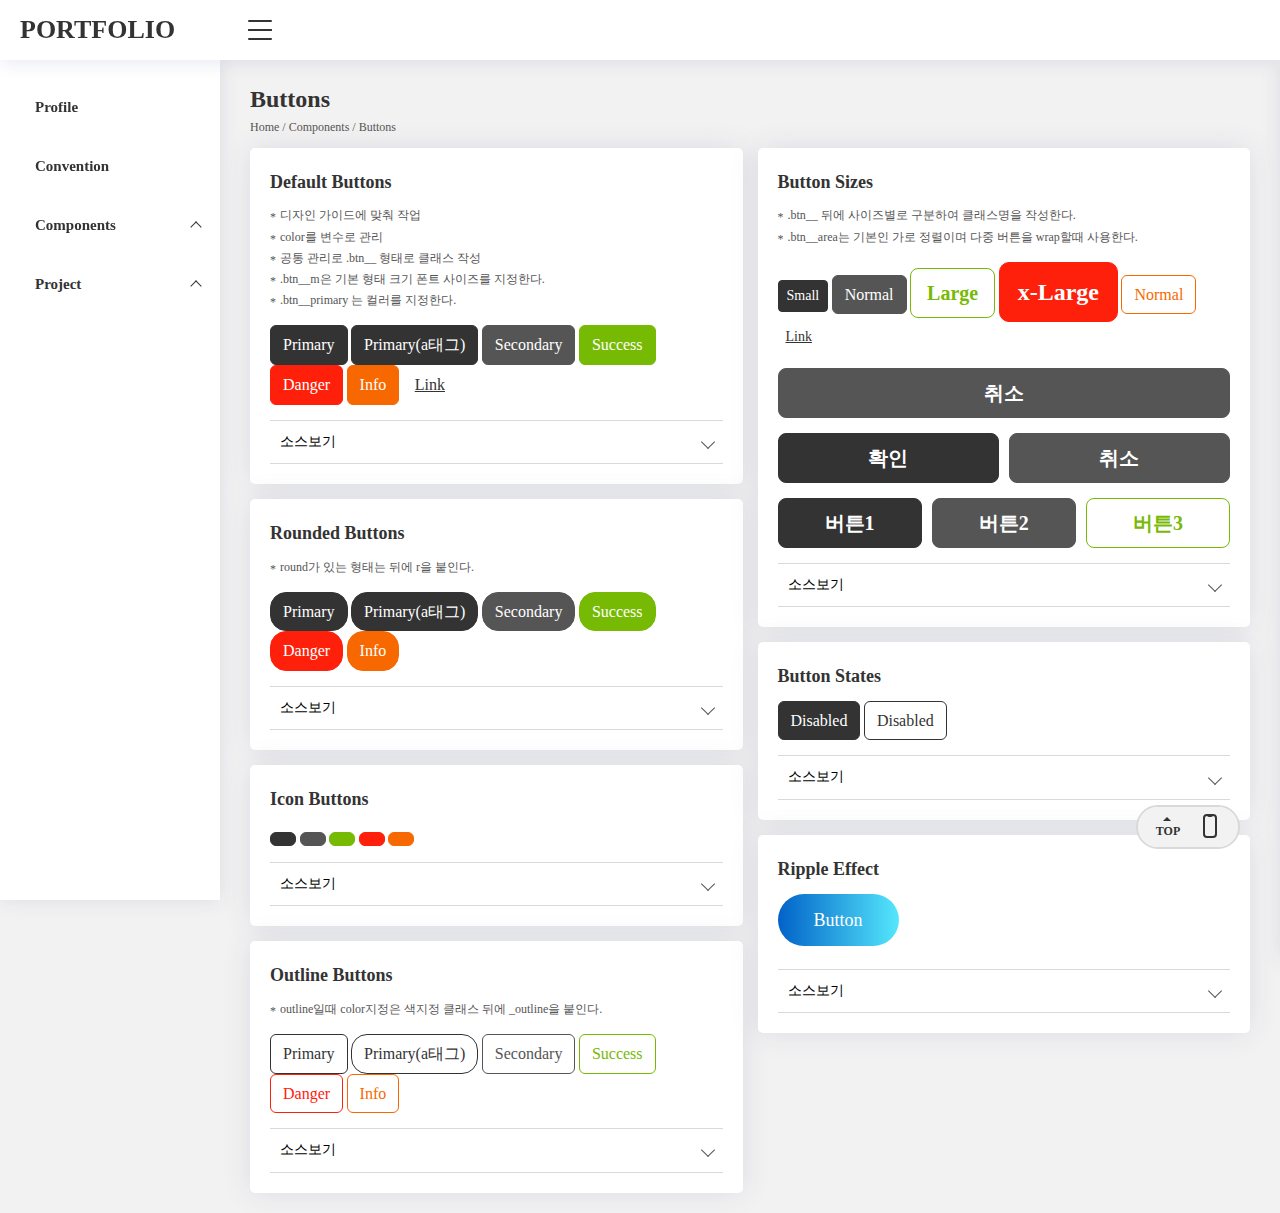
==== commit 7e42bdde: "230830" ====
--- a/index.html
+++ b/index.html
@@ -5,10 +5,11 @@
 <meta http-equiv="Content-Language" content="ko-KR" />
 <meta http-equiv="X-UA-Compatible" content="IE=Edge, chrome" />
 <meta name="viewport" content="width=device-width, initial-scale=1.0, minimum-scale=1.0, maximum-scale=1.0, user-scalable=no, viewport-fit=cover" />
-<title>WORK GUIDE</title>
+<title>PORTFOLIO</title>
 
 <link href="resources/css/enlighterjs.min.css" rel="stylesheet">
 <link href="resources/css/style.css" rel="stylesheet">
+<script src="https://rockij.github.io/blog/resources/js/gsap.min.js"></script>
 <script src="resources/js/enlighterjs.min.js"></script>
 <script src="resources/js/components.js"></script>
 
@@ -21,7 +22,7 @@
 <div id="wrap">
 
   <header id="header">
-    <a href="index.html" class="logo">WORK GUIDE</a>
+    <a href="index.html" class="logo">PORTFOLIO</a>
     <button type="button" class="snb_handle" title="사이드메뉴선택">
       <span class="icon"><i></i><i></i><i></i><i></i></span>
     </button>
@@ -93,7 +94,7 @@
                 <li><button onclick="contentSelect.componentsName('Components', 'List', list)" class="snb-link">List</button></li>
                 <li><button onclick="contentSelect.componentsName('Components', 'Layout', layout)" class="snb-link">Layout</button></li>
                 <li><button onclick="contentSelect.componentsName('Components', 'Popup', popup)" class="snb-link">Popup</button></li>
-                <li><button onclick="contentSelect.componentsName('Components', 'Slide', slide)" class="snb-link">Slide</button></li>
+                <!-- <li><button onclick="contentSelect.componentsName('Components', 'Slide', slide)" class="snb-link">Slide</button></li> -->
                 <li><button onclick="contentSelect.componentsName('Components', 'Chart', chart)" class="snb-link">Chart</button></li>
                 </ul>
             </div>
@@ -149,11 +150,11 @@
 <script src="resources/js/menuitem/project.js"></script>
 <script src="resources/js/menuitem/project2.js"></script>
 <script type="text/javascript">
-contentSelect.originalTag('Profile','Profile', profile);
+// contentSelect.originalTag('Profile','Profile', profile);
 // contentSelect.originalTag('Convention','Convention', convention);
 // contentSelect.projectName('Project', 'Members', project);
 // contentSelect.componentsName('Components', 'Accordion', accordion);
-// contentSelect.componentsName('Components', 'Buttons', buttons);
+contentSelect.componentsName('Components', 'Buttons', buttons);
 // contentSelect.componentsName('Components', 'tab', tabs);
 // contentSelect.componentsName('Components', 'Layout', layout);
 // contentSelect.componentsName('Components', 'Input', inputs);
--- a/resources/css/style.css
+++ b/resources/css/style.css
@@ -179,6 +179,16 @@
 .page__link ul li a:hover, ul li a:focus{background-color:var(--bg-base)}
 .page__link ul li a[aria-current=page]{background-color:var(--color-warning);border-color:var(--color-warning);border-width:3px;color:#fff}
 
+.page__link2{--vertical-padding:.5rem;--horizon-padding:1;--size:4rem;--bgcolor:#000}
+.page__link2 ul{padding:var(--vertical-padding) calc( var(--horizon-padding) * 1rem );font-size:0}
+.page__link2 li{display:inline-block;margin:.5rem;width:var(--size);height:var(--size);border-radius:50%}
+.page__link2 .dots{position:absolute;z-index:1;background-color:#fff;filter:blur(5px) contrast(10)}
+.page__link2 .dots .select{position:absolute;left:calc( var(--horizon-padding) * 1rem );top:var(--vertical-padding);width:var(--size);height:var(--size);
+background-color:var(--bgcolor)}
+.page__link2 .dots .dot{background-color:#000}
+.page__link2 .buttons{position:relative;z-index:2}
+.page__link2 .buttons button{width:100%;height:100%;font-size:1.4rem;font-weight:700;cursor:pointer;color:#fff}
+
 .tab__drag_slide{--button-size:4.4rem;padding:1rem var(--button-size);position:relative;overflow-x:hidden;max-width:100rem}
 .tab__drag_slide .icon{position:absolute;top:0;height:100%;width:var(--button-size);display:flex;align-items:center;justify-content:center}
 .tab__drag_slide .icon:first-child{left:0}
@@ -373,6 +383,23 @@
 .list__more_actions{display:flex;justify-content:space-between;align-items:center;margin:.8rem;padding:1.6rem 0}
 .list__more_actions .btn_more{width:calc((100% / 3) - 8px);padding:1.6rem;background-color:var(--bg-base);transition:all var(--transition-speed) ease-in-out;border-radius:0.3rem;font-size:0.75rem;text-transform:uppercase;letter-spacing:.15rem}
 .list__more_actions .btn_more[disabled]{background-color:var(--color-disable) !important;cursor:auto}
+
+.list__tree{--spacing:22px;--radius:8px}
+.list__tree li{display:block;position:relative;padding-left:calc(2 * var(--spacing) - var(--radius) - 2px)}
+.list__tree ul{margin-left:calc(var(--radius) - var(--spacing));padding-left:0}
+.list__tree ul li{border-left:2px solid var(--border)}
+.list__tree ul li:last-child{border-color:transparent}
+.list__tree ul li::before{content:'';display:block;position:absolute;top:calc(var(--spacing) / -2);left:-2px;width:calc(var(--spacing) + 2px);height:calc(var(--spacing) + 1px);border:solid #ddd;border-width:0 0 2px 2px}
+.list__tree summary{display:block;cursor:pointer}
+.list__tree summary::marker,
+.list__tree summary::-webkit-details-marker{display:none}
+.list__tree summary:focus{outline:none}
+.list__tree summary:focus-visible{outline:1px dotted #000}
+.list__tree li::after,
+.list__tree summary::before{
+content:'';display:block;position:absolute;top:calc(var(--spacing) / 2 - var(--radius));left:calc(var(--spacing) - var(--radius) - 1px);width:calc(2 * var(--radius));height:calc(2 * var(--radius));border-radius:50%;background-color:var(--bg-base)}
+.list__tree summary::before{content:'+';z-index:1;background-color:var(--color-done);color:#fff;line-height:calc(2 * var(--radius) - 2px);text-align:center;}
+.list__tree details[open] > summary::before{content :'−'}
 
 /* accordion */
 .accordion__panel{
@@ -566,7 +593,7 @@
 .codeview_header button::after{content:'';border-width:1px 1px 0 0;border-style:solid;border-color:var(--color-secondary);margin-left:auto;width:1rem;height:1rem;transform:rotate(135deg)}
 .codeview_header button[aria-expanded=true]::after{transform:rotate(-45deg);margin-top:.4rem}
 .codetext{margin-bottom:1.5rem;font-size:1.2rem}
-.codetext a[target="_blank"] {font-size: 1.4rem;text-decoration: underline;}
+.codetext a[target="_blank"] {font-size:1.4rem;text-decoration:underline;}
 
 .accordion_sample_header{border:1px solid #ebeef4}
 .accordion_sample_header button{overflow-anchor:none;position:relative;display:flex;align-items:center;width:100%;background-color:var(--bg-base);padding:1.6rem 2rem;font-size:1.6rem}
@@ -607,7 +634,7 @@
     .section_card_wrap{display:block;columns:3;break-inside:avoid}
     .section_card_wrap .section_card{break-inside:avoid;margin-bottom:1.5rem}
 }
-.section_convention h2{margin-bottom:2rem;font-size:2rem}
+.section_convention h2{margin-bottom:2rem;font-size:2rem;color:var(--color-primary)}
 .section_convention h2:not(:first-of-type){margin-top:3rem}
 .section_convention h3{margin:2rem 0 1rem;font-size:1.6rem}
 .section_convention h4{margin:1rem 0;font-size:1.4rem}
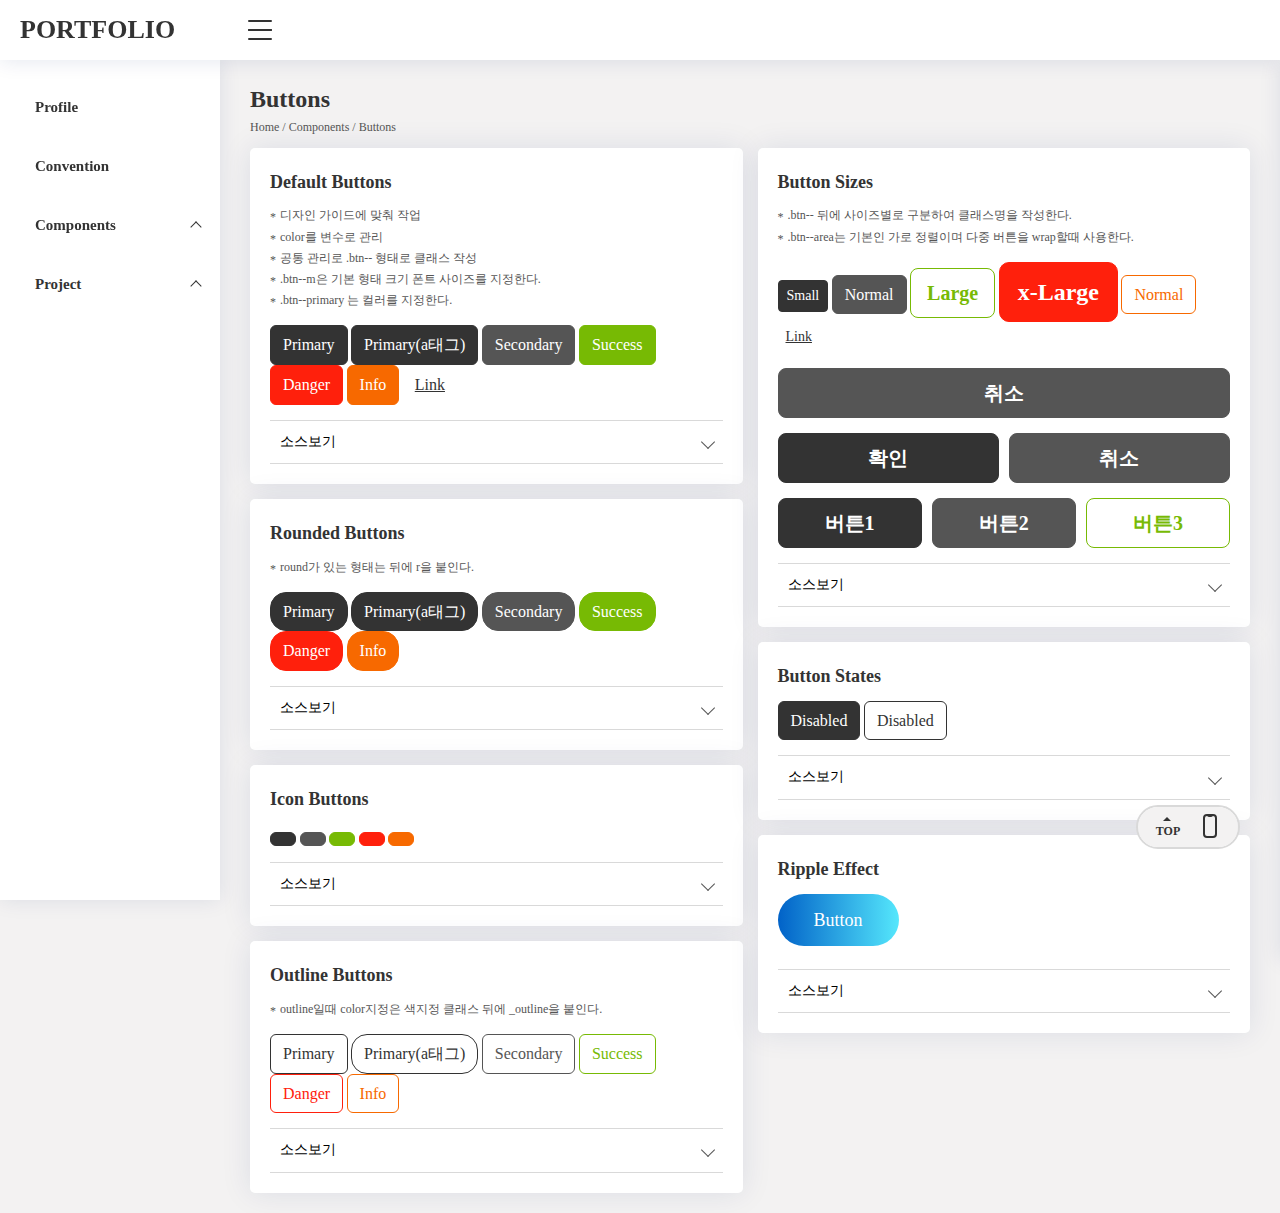
==== commit 8a47fd12: "230918" ====
--- a/index.html
+++ b/index.html
@@ -23,11 +23,11 @@
 
   <header id="header">
     <a href="index.html" class="logo">PORTFOLIO</a>
-    <button type="button" class="snb_handle" title="사이드메뉴선택">
+    <button type="button" class="snb-handle" title="사이드메뉴선택">
       <span class="icon"><i></i><i></i><i></i><i></i></span>
     </button>
     <div class="shortcut"></div>
-    <div class="state_info">
+    <div class="state-info">
         <div class="info_item">
             <div class="info_key">진행</div>
             <div class="info_value count-ing"></div>
@@ -50,14 +50,14 @@
         </div>
         <div class="info_item info_progress">
             <div class="progress">
-                <div class="progress_total">
-                    <div class="progress_total-text">
+                <div class="progress-total">
+                    <div class="progress-total-text">
                         전체
-                        <span class="progress_total-count count-total"></span>개
+                        <span class="progress-total-count count-total"></span>개
                     </div>
                 </div>
-                <div class="progress_done">
-                    <div class="progress_done-percent percent-done">0%</div>
+                <div class="progress-done">
+                    <div class="progress-done-percent percent-done">0%</div>
                 </div>
             </div>
         </div>
@@ -69,19 +69,19 @@
   <aside class="snb">
 
     <ul>
-      <li class="snb_item">
-        <button onclick="contentSelect.originalTag('Profile','Profile', profile)" class="snb_link snb-link">Profile</button>
+      <li class="snb-item">
+        <button onclick="contentSelect.originalTag('Profile','Profile', profile)" class="snb-link snb-link">Profile</button>
       </li>
-      <li class="snb_item">
-        <button onclick="contentSelect.originalTag('Convention','Convention', convention)" class="snb_link snb-link">Convention</button>
+      <li class="snb-item">
+        <button onclick="contentSelect.originalTag('Convention','Convention', convention)" class="snb-link snb-link">Convention</button>
       </li>
-      <li class="snb_item">
+      <li class="snb-item">
         <header id="accordion-header-1" class="snb_toggle">
-          <button type="button" aria-expanded="false" aria-controls="accordion-panel-1" class="snb_link collapsed">
+          <button type="button" aria-expanded="false" aria-controls="accordion-panel-1" class="snb-link collapsed">
             <span class="title">Components</span>
           </button>
         </header>
-        <div id="accordion-panel-1" role="region" aria-labelledby="accordion-header-1" class="accordion__panel snb_submenu" aria-hidden="true">
+        <div id="accordion-panel-1" role="region" aria-labelledby="accordion-header-1" class="accordion--panel snb-submenu" aria-hidden="true">
             <div>
                 <ul>
                 <li><button onclick="contentSelect.originalTag('Components','Color', color)" class="snb-link">Color</button></li>
@@ -90,7 +90,7 @@
                 <li><button onclick="contentSelect.componentsName('Components', 'Tab', tabs)" class="snb-link">Tab</button></li>
                 <li><button onclick="contentSelect.componentsName('Components', 'Input', inputs)" class="snb-link">Input</button></li>
                 <li><button onclick="contentSelect.componentsName('Components', 'Selection', selection)" class="snb-link">Selection</button></li>
-                <li><button onclick="contentSelect.componentsName('Components', 'Accordion', accordion);EXPANDED_EVENT.init('.accordion_sample_header [aria-expanded]')" class="snb-link">Accordion</button></li>
+                <li><button onclick="contentSelect.componentsName('Components', 'Accordion', accordion);EXPANDED_EVENT.init('.accordion-sample-header [aria-expanded]')" class="snb-link">Accordion</button></li>
                 <li><button onclick="contentSelect.componentsName('Components', 'List', list)" class="snb-link">List</button></li>
                 <li><button onclick="contentSelect.componentsName('Components', 'Layout', layout)" class="snb-link">Layout</button></li>
                 <li><button onclick="contentSelect.componentsName('Components', 'Popup', popup)" class="snb-link">Popup</button></li>
@@ -100,13 +100,13 @@
             </div>
         </div>
       </li>
-      <li class="snb_item">
+      <li class="snb-item">
         <header id="accordion-header-2" class="snb_toggle">
-          <button type="button" aria-expanded="false" aria-controls="accordion-panel-2" class="snb_link collapsed">
+          <button type="button" aria-expanded="false" aria-controls="accordion-panel-2" class="snb-link collapsed">
             <span class="title">Project</span>
           </button>
         </header>
-        <div id="accordion-panel-2" role="region" aria-labelledby="accordion-header-2" class="accordion__panel snb_submenu" aria-hidden="true">
+        <div id="accordion-panel-2" role="region" aria-labelledby="accordion-header-2" class="accordion--panel snb-submenu" aria-hidden="true">
             <div>
                 <ul>
                 <li><button onclick="contentSelect.projectName('Project', 'Members', project)" class="snb-link">Members</button></li>
@@ -128,7 +128,7 @@
 
   <div class="func">
     <a href="#wrap" class="top" title="맨위로">TOP</a>
-    <button type="button" class="preview_opener" title="미리보기 열기"></button>
+    <button type="button" class="preview-opener" title="미리보기 열기"></button>
   </div>
 
 </div>
--- a/resources/css/style.css
+++ b/resources/css/style.css
@@ -91,179 +91,180 @@
 .notouch{user-select:none;pointer-events:none}
 .no_anim{animation-duration:.01ms !important;animation-iteration-count:1 !important;transition-duration:.01ms !important;scroll-behavior:auto !important}
 .tac{text-align:center !important}
+.point{color:var(--color-notice) !important}
 /* :focus{outline:2px solid red} */
 
 
 /** comporenet(작업시 필수 코드) **/
 
 /* buttons */
-a[class*="btn__"]{display:inline-block;text-decoration:none}
-[class*="btn__s"]{padding:.4rem .8rem;border-radius:.4rem;font-size:1.4rem;color:#fff;border-width:1px;border-style:solid}
-[class*="btn__m"]{padding:.6rem 1.2rem;border-radius:.6rem;font-size:1.6rem;color:#fff;border-width:1px;border-style:solid}
-[class*="btn__l"]{padding:.8rem 1.6rem;border-radius:.8rem;font-size:2rem;color:#fff;border-width:1px;border-style:solid;font-weight:700}
-[class*="btn__xl"]{padding:1rem 1.8rem;border-radius:1rem;font-size:2.4rem;color:#fff;border-width:1px;border-style:solid;font-weight:700}
-.btn__mr{border-radius:1.6rem}
-.btn__primary{border-color:var(--color-primary);background-color:var(--color-primary)}
-.btn__secondary{border-color:var(--color-secondary);background-color:var(--color-secondary)}
-.btn__success{border-color:var(--color-done);background-color:var(--color-done)}
-.btn__danger{border-color:var(--color-warning);background-color:var(--color-warning)}
-.btn__info{border-color:var(--color-notice);background-color:var(--color-notice)}
-.btn__primary_outline{border-color:var(--color-primary);color:var(--color-primary)}
-.btn__secondary_outline{border-color:var(--color-secondary);color:var(--color-secondary)}
-.btn__success_outline{border-color:var(--color-done);color:var(--color-done)}
-.btn__danger_outline{border-color:var(--color-warning);color:var(--color-warning)}
-.btn__info_outline{border-color:var(--color-notice);color:var(--color-notice)}
-.btn__text{background-color:transparent;border:0;text-decoration:underline;color:var(--color-primary)}
-.btn__area{display:flex;margin-top:1.5rem}
-.btn__area [class*="btn__"]{flex:1}
-.btn__area [class*="btn__"]:not(:first-child){margin-left:1rem}
+a[class*="btn--"]{display:inline-block;text-decoration:none}
+[class*="btn--s"]{padding:.4rem .8rem;border-radius:.4rem;font-size:1.4rem;color:#fff;border-width:1px;border-style:solid}
+[class*="btn--m"]{padding:.6rem 1.2rem;border-radius:.6rem;font-size:1.6rem;color:#fff;border-width:1px;border-style:solid}
+[class*="btn--l"]{padding:.8rem 1.6rem;border-radius:.8rem;font-size:2rem;color:#fff;border-width:1px;border-style:solid;font-weight:700}
+[class*="btn--xl"]{padding:1rem 1.8rem;border-radius:1rem;font-size:2.4rem;color:#fff;border-width:1px;border-style:solid;font-weight:700}
+.btn--mr{border-radius:1.6rem}
+.btn--primary{border-color:var(--color-primary);background-color:var(--color-primary)}
+.btn--secondary{border-color:var(--color-secondary);background-color:var(--color-secondary)}
+.btn--success{border-color:var(--color-done);background-color:var(--color-done)}
+.btn--danger{border-color:var(--color-warning);background-color:var(--color-warning)}
+.btn--info{border-color:var(--color-notice);background-color:var(--color-notice)}
+.btn--primary_outline{border-color:var(--color-primary);color:var(--color-primary)}
+.btn--secondary_outline{border-color:var(--color-secondary);color:var(--color-secondary)}
+.btn--success_outline{border-color:var(--color-done);color:var(--color-done)}
+.btn--danger_outline{border-color:var(--color-warning);color:var(--color-warning)}
+.btn--info_outline{border-color:var(--color-notice);color:var(--color-notice)}
+.btn--text{background-color:transparent;border:0;text-decoration:underline;color:var(--color-primary)}
+.btn--area{display:flex;margin-top:1.5rem}
+.btn--area [class*="btn--"]{flex:1}
+.btn--area [class*="btn--"]:not(:first-child){margin-left:1rem}
 
 @keyframes ripple {
     0% {width:0;height:0;opacity:.5}
     100% {width:500px;height:500px;opacity:0}
 }
-.btn__ripple{overflow:hidden;position:relative;display:inline-block;padding:1.2rem 3.6rem;color:#fff;font-size:1.8rem;border-radius:4rem;background:linear-gradient(90deg, #0162c8, #55e7fc)}
-.btn__ripple span{position:absolute;background-color:#fff;transform:translate(-50%, -50%);pointer-events:none;border-radius:50%;animation:ripple 1s linear infinite}
+.btn--ripple{overflow:hidden;position:relative;display:inline-block;padding:1.2rem 3.6rem;color:#fff;font-size:1.8rem;border-radius:4rem;background:linear-gradient(90deg, #0162c8, #55e7fc)}
+.btn--ripple span{position:absolute;background-color:#fff;transform:translate(-50%, -50%);pointer-events:none;border-radius:50%;animation:ripple 1s linear infinite}
 
 /* badges */
-[class*="badge__"]{display:inline-block}
-[class*="badge__m"]{padding:.3rem .6rem .4rem;font-size:1.1rem;border-width:1px;border-style:solid;line-height:1}
-.badge__m{border-radius:.2rem}
-.badge__mr{border-radius:1rem}
-.badge__primary{border-color:var(--color-primary);background-color:var(--color-primary);color:#fff}
-.badge__secondary{border-color:var(--color-secondary);background-color:var(--color-secondary);color:#fff}
-.badge__success{border-color:var(--color-done);background-color:var(--color-done);color:#fff}
-.badge__danger{border-color:var(--color-warning);background-color:var(--color-warning);color:#fff}
-.badge__info{border-color:var(--color-notice);background-color:var(--color-notice);color:#fff}
-
-.badge__primary_text{border:0;background-color:transparent;color:var(--color-primary)}
-.badge__secondary_text{border:0;background-color:transparent;color:var(--color-secondary)}
-.badge__success_text{border:0;background-color:transparent;color:var(--color-done)}
-.badge__danger_text{border:0;background-color:transparent;color:var(--color-warning)}
-.badge__info_text{border:0;background-color:transparent;color:var(--color-notice)}
+[class*="badge--"]{display:inline-block}
+[class*="badge--m"]{padding:.3rem .6rem .4rem;font-size:1.1rem;border-width:1px;border-style:solid;line-height:1}
+.badge--m{border-radius:.2rem}
+.badge--mr{border-radius:1rem}
+.badge--primary{border-color:var(--color-primary);background-color:var(--color-primary);color:#fff}
+.badge--secondary{border-color:var(--color-secondary);background-color:var(--color-secondary);color:#fff}
+.badge--success{border-color:var(--color-done);background-color:var(--color-done);color:#fff}
+.badge--danger{border-color:var(--color-warning);background-color:var(--color-warning);color:#fff}
+.badge--info{border-color:var(--color-notice);background-color:var(--color-notice);color:#fff}
+
+.badge--primary_text{border:0;background-color:transparent;color:var(--color-primary)}
+.badge--secondary_text{border:0;background-color:transparent;color:var(--color-secondary)}
+.badge--success_text{border:0;background-color:transparent;color:var(--color-done)}
+.badge--danger_text{border:0;background-color:transparent;color:var(--color-warning)}
+.badge--info_text{border:0;background-color:transparent;color:var(--color-notice)}
 
 /* tab */
 [role="tabpanel"].is-hidden{display:none}
-.tab__defualt [role="tab"],
-.tab__defualt [role="tab"]:focus,
-.tab__defualt [role="tab"]:hover{
+.tab--defualt [role="tab"],
+.tab--defualt [role="tab"]:focus,
+.tab--defualt [role="tab"]:hover{
     overflow:visible;position:relative;z-index:2;top:.2rem;margin:0;margin-top:.4rem;padding:.3rem .3rem .4rem;
     border:1px solid var(--border);border-bottom:2px solid var(--border);
     border-radius:.5rem .5rem 0 0;background:var(--bg-base);font-weight:700
 }
-.tab__defualt [role="tab"][aria-selected="true"]{padding:.2rem .2rem .4rem;margin-top:0;border-width:2px;border-bottom-color:var(--bg-base);background:var(--bg-base)}
-.tab__defualt [role="tab"][aria-selected="false"]{border-bottom:1px solid var(--border)}
-.tab__defualt [role="tab"] span.focus{display:inline-block;margin:.2rem;padding:.4rem .6rem}
-.tab__defualt [role="tab"]:hover span.focus,
-.tab__defualt [role="tab"]:focus span.focus,
-.tab__defualt [role="tab"]:active span.focus{padding:.2rem .4rem;border:2px solid var(--color-positive);border-radius:.3rem}
-.tab__defualt [role="tabpanel"]{padding:.5rem;border:2px solid var(--border);border-radius:0 .5rem .5rem;background:var(--bg-base);min-height:10rem;overflow:auto}
-
-.tab__movbar [role="tabpanel"]{padding:.5rem;border:2px solid var(--border);border-radius:0 .5rem .5rem;background:var(--bg-base);min-height:10rem;overflow:auto}
-.tab__movbar [role="tablist"]{position:relative}
-.tab__movbar [role="tab"]{position:relative;z-index:1;margin:0 .6rem;padding:.3rem .3rem 1rem;text-decoration:none;color:var(--color-secondary);transition-duration:var(--transition-speed);font-weight:700}
-.tab__movbar [role="tab"]:before{content:"";position:absolute;bottom:-.6rem;left:0;width:100%;height:.5rem;background-color:#dfe2ea;border-radius:.8rem .8rem 0 0;opacity:0;transition-duration:var(--transition-speed)}
-.tab__movbar [role="tab"]:not(.is-active):hover:before{opacity:1;bottom:0}
-.tab__movbar [role="tab"]:not(.is-active):hover{color:var(--color-primary)}
-.tab__movbar .indicator{position:absolute;left:0;bottom:0;height:.4rem;transition-duration:var(--transition-speed);height:.5rem;z-index:1;border-radius:.8rem .8rem 0 0}
+.tab--defualt [role="tab"][aria-selected="true"]{padding:.2rem .2rem .4rem;margin-top:0;border-width:2px;border-bottom-color:var(--bg-base);background:var(--bg-base)}
+.tab--defualt [role="tab"][aria-selected="false"]{border-bottom:1px solid var(--border)}
+.tab--defualt [role="tab"] span.focus{display:inline-block;margin:.2rem;padding:.4rem .6rem}
+.tab--defualt [role="tab"]:hover span.focus,
+.tab--defualt [role="tab"]:focus span.focus,
+.tab--defualt [role="tab"]:active span.focus{padding:.2rem .4rem;border:2px solid var(--color-positive);border-radius:.3rem}
+.tab--defualt [role="tabpanel"]{padding:.5rem;border:2px solid var(--border);border-radius:0 .5rem .5rem;background:var(--bg-base);min-height:10rem;overflow:auto}
+
+.tab--movbar [role="tabpanel"]{padding:.5rem;border:2px solid var(--border);border-radius:0 .5rem .5rem;background:var(--bg-base);min-height:10rem;overflow:auto}
+.tab--movbar [role="tablist"]{position:relative}
+.tab--movbar [role="tab"]{position:relative;z-index:1;margin:0 .6rem;padding:.3rem .3rem 1rem;text-decoration:none;color:var(--color-secondary);transition-duration:var(--transition-speed);font-weight:700}
+.tab--movbar [role="tab"]:before{content:"";position:absolute;bottom:-.6rem;left:0;width:100%;height:.5rem;background-color:#dfe2ea;border-radius:.8rem .8rem 0 0;opacity:0;transition-duration:var(--transition-speed)}
+.tab--movbar [role="tab"]:not(.is-active):hover:before{opacity:1;bottom:0}
+.tab--movbar [role="tab"]:not(.is-active):hover{color:var(--color-primary)}
+.tab--movbar .indicator{position:absolute;left:0;bottom:0;height:.4rem;transition-duration:var(--transition-speed);height:.5rem;z-index:1;border-radius:.8rem .8rem 0 0}
 
 .path_depth{font-size:1.4rem}
 .path_depth .item{border-bottom:1px solid}
 .path_depth .active{border-color:var(--color-warning)}
 
-.page__link{font-size:1.4rem}
-.page__link ul{display:flex}
-.page__link ul li{border:1px solid var(--border);border-right-width:0}
-.page__link ul li:last-of-type{border:1px solid var(--border)}
-.page__link ul li a{display:flex;padding:1rem}
-.page__link ul li a:hover, ul li a:focus{background-color:var(--bg-base)}
-.page__link ul li a[aria-current=page]{background-color:var(--color-warning);border-color:var(--color-warning);border-width:3px;color:#fff}
-
-.page__link2{--vertical-padding:.5rem;--horizon-padding:1;--size:4rem;--bgcolor:#000}
-.page__link2 ul{padding:var(--vertical-padding) calc( var(--horizon-padding) * 1rem );font-size:0}
-.page__link2 li{display:inline-block;margin:.5rem;width:var(--size);height:var(--size);border-radius:50%}
-.page__link2 .dots{position:absolute;z-index:1;background-color:#fff;filter:blur(5px) contrast(10)}
-.page__link2 .dots .select{position:absolute;left:calc( var(--horizon-padding) * 1rem );top:var(--vertical-padding);width:var(--size);height:var(--size);
+.page--link{font-size:1.4rem}
+.page--link ul{display:flex}
+.page--link ul li{border:1px solid var(--border);border-right-width:0}
+.page--link ul li:last-of-type{border:1px solid var(--border)}
+.page--link ul li a{display:flex;padding:1rem}
+.page--link ul li a:hover, ul li a:focus{background-color:var(--bg-base)}
+.page--link ul li a[aria-current=page]{background-color:var(--color-warning);border-color:var(--color-warning);border-width:3px;color:#fff}
+
+.page--link2{--vertical-padding:.5rem;--horizon-padding:1;--size:4rem;--bgcolor:#000}
+.page--link2 ul{padding:var(--vertical-padding) calc( var(--horizon-padding) * 1rem );font-size:0}
+.page--link2 li{display:inline-block;margin:.5rem;width:var(--size);height:var(--size);border-radius:50%}
+.page--link2 .dots{position:absolute;z-index:1;background-color:#fff;filter:blur(5px) contrast(10)}
+.page--link2 .dots .select{position:absolute;left:calc( var(--horizon-padding) * 1rem );top:var(--vertical-padding);width:var(--size);height:var(--size);
 background-color:var(--bgcolor)}
-.page__link2 .dots .dot{background-color:#000}
-.page__link2 .buttons{position:relative;z-index:2}
-.page__link2 .buttons button{width:100%;height:100%;font-size:1.4rem;font-weight:700;cursor:pointer;color:#fff}
-
-.tab__drag_slide{--button-size:4.4rem;padding:1rem var(--button-size);position:relative;overflow-x:hidden;max-width:100rem}
-.tab__drag_slide .icon{position:absolute;top:0;height:100%;width:var(--button-size);display:flex;align-items:center;justify-content:center}
-.tab__drag_slide .icon:first-child{left:0}
-.tab__drag_slide .icon:last-child{right:0}
-.tab__drag_slide .icon:first-child::before{content:'◀'}
-.tab__drag_slide .icon:last-child::before{content:'▶'}
-.tab__drag_slide .tablist{display:flex;gap:1rem;overflow-x:hidden;scroll-behavior:smooth}
-.tab__drag_slide .tablist.dragging{scroll-behavior:auto;cursor:grab}
-.tab__drag_slide .tablist .tab{cursor:pointer;font-size:1.18rem;white-space:nowrap;background-color:var(--bg-base);padding:1rem 1.5rem;border-radius:3rem;
+.page--link2 .dots .dot{background-color:#000}
+.page--link2 .buttons{position:relative;z-index:2}
+.page--link2 .buttons button{width:100%;height:100%;font-size:1.4rem;font-weight:700;cursor:pointer;color:#fff}
+
+.tab--drag_slide{--button-size:4.4rem;padding:1rem var(--button-size);position:relative;overflow-x:hidden;max-width:100rem}
+.tab--drag_slide .icon{position:absolute;top:0;height:100%;width:var(--button-size);display:flex;align-items:center;justify-content:center}
+.tab--drag_slide .icon:first-child{left:0}
+.tab--drag_slide .icon:last-child{right:0}
+.tab--drag_slide .icon:first-child::before{content:'◀'}
+.tab--drag_slide .icon:last-child::before{content:'▶'}
+.tab--drag_slide .tablist{display:flex;gap:1rem;overflow-x:hidden;scroll-behavior:smooth}
+.tab--drag_slide .tablist.dragging{scroll-behavior:auto;cursor:grab}
+.tab--drag_slide .tablist .tab{cursor:pointer;font-size:1.18rem;white-space:nowrap;background-color:var(--bg-base);padding:1rem 1.5rem;border-radius:3rem;
 border:1px solid var(--border)}
-.tab__drag_slide .tablist.dragging .tab{user-select:none;pointer-events:none}
-.tab__drag_slide .tablist .tab.active{color:#fff;background:var(--color-positive);border-color:transparent}
+.tab--drag_slide .tablist.dragging .tab{user-select:none;pointer-events:none}
+.tab--drag_slide .tablist .tab.active{color:#fff;background:var(--color-positive);border-color:transparent}
 
 /* forms */
-[class*="input__box"]{
+[class*="input--box"]{
     --border-radius:.375rem;position:relative;z-index:1;display:flex;align-items:center;
     background-color:var(--bg-card);border:1px solid var(--border);border-radius:var(--border-radius);
 }
-[class*="input__box"]:focus-within{border-color:var(--color-primary)}
+[class*="input--box"]:focus-within{border-color:var(--color-primary)}
 @supports (:focus-within){
-    [class*="input__box"]:focus-within{border:0}
-    [class*="input__box"] .border{position:absolute;top:0;left:0;right:0;bottom:0;z-index:-1;border:1px solid var(--border);border-radius:var(--border-radius)}
-    [class*="input__box"] input:focus ~ .border,
-    [class*="input__box"] textarea:focus ~ .border{border-color:var(--color-primary)}
-}
-[class*="input__box"] input,
-[class*="input__box"] textarea,
-[class*="input__box"] select{flex:1;width:100%;min-height:var(--input-height);padding:.375rem .75rem;line-height:1.5;color:var(--color-primary)}
-[class*="input__msg"]{font-size:12px}
-.input__msg_error{color:var(--color-warning)}
-[class*="input__box"] .input_label{position:absolute;left:1rem;top:1rem;font-size:1.4rem;color:var(--color-secondary2);transition-duration:var(--transition-speed)}
-[class*="input__box"] input.focus + .input_label,
-[class*="input__box"] textarea.focus + .input_label{display:none}
-[class*="input__box"] input[readonly]{color:var(--color-secondary2)}
-[class*="input__box"] input[disabled]{background-color:var(--bg-base)}
-.input__box_ani input.focus + .input_label{display:block}
-
-.form__area_col{display:flex;flex-wrap:wrap}
-.form__area_col:not(:first-of-type){margin-top:1rem}
-.form__area_col .label_name{flex:0 0 14rem;padding-top:1rem;font-size:1.4rem}
-.form__area_col .input_area{flex:1 1 auto}
-.form__area_col .input__msg{flex:0;width:100%}
-.form__area_col .checkbox_area{height:var(--input-height);display:flex;align-items:center}
-.form__area_row .label_name{display:block;margin-bottom:1rem;font-size:1.4rem}
-.form__area_row .input__box_ani input:focus + .input_label{transform:translateY(calc(var(--input-height) * -1))}
-
-.field__multi_columns{display:flex;flex-direction:row;gap:1.5rem}
-.field__multi_columns .input_area{flex:1}
-
-.field__multi_registnum{display:flex;flex-direction:row;gap:1.5rem}
-.field__multi_registnum .input_area{flex:1}
-.field__multi_registnum .input_backnum input{flex:0;width:3rem;padding:0;text-align:center}
-.field__multi_registnum .input_backnum .icon_pw{width:12rem;height:1.4rem;background-image:radial-gradient(var(--color-secondary2) .4rem, transparent .4rem);background-size:1.4rem 1.4rem;background-repeat:space no-repeat}
-
-.field__multi_email{display:flex;flex-direction:row;gap:1.5rem}
-.field__multi_email .input_area{flex:1}
-.field__multi_email .input_remain{display:flex;align-items:center}
-.field__multi_email .input_remain::before{content:'@';margin-right:1.5rem}
-.field__multi_email .input_remain .input__box{flex:1}
-.field__multi_email .input_remain input{display:none;position:absolute;top:0;left:0;width:calc(100% - 40px);height:var(--input-height);background-color:var(--bg-card);border-radius:var(--border-radius)}
-
-.form__group .form__area_row:not(:first-of-type),
-.form__group .field__multi_columns:not(:first-of-type){margin-top:15px}
-
-.input__otp .field{--size:4rem;display:inline-flex;justify-content:space-around}
-.input__otp .input{height:var(--size);width:var(--size);border:2px solid #dad9df;text-align:center;
+    [class*="input--box"]:focus-within{border:0}
+    [class*="input--box"] .border{position:absolute;top:0;left:0;right:0;bottom:0;z-index:-1;border:1px solid var(--border);border-radius:var(--border-radius)}
+    [class*="input--box"] input:focus ~ .border,
+    [class*="input--box"] textarea:focus ~ .border{border-color:var(--color-primary)}
+}
+[class*="input--box"] input,
+[class*="input--box"] textarea,
+[class*="input--box"] select{flex:1;width:100%;min-height:var(--input-height);padding:.375rem .75rem;line-height:1.5;color:var(--color-primary)}
+[class*="input--msg"]{font-size:12px}
+.input--msg_error{color:var(--color-warning)}
+[class*="input--box"] .input-label{position:absolute;left:1rem;top:1rem;font-size:1.4rem;color:var(--color-secondary2);transition-duration:var(--transition-speed)}
+[class*="input--box"] input.focus + .input-label,
+[class*="input--box"] textarea.focus + .input-label{display:none}
+[class*="input--box"] input[readonly]{color:var(--color-secondary2)}
+[class*="input--box"] input[disabled]{background-color:var(--bg-base)}
+.input--box_ani input.focus + .input-label{display:block}
+
+.form--area_col{display:flex;flex-wrap:wrap}
+.form--area_col:not(:first-of-type){margin-top:1rem}
+.form--area_col .label-name{flex:0 0 14rem;padding-top:1rem;font-size:1.4rem}
+.form--area_col .input-area{flex:1 1 auto}
+.form--area_col .input--msg{flex:0;width:100%}
+.form--area_col .checkbox_area{height:var(--input-height);display:flex;align-items:center}
+.form--area_row .label-name{display:block;margin-bottom:1rem;font-size:1.4rem}
+.form--area_row .input--box_ani input:focus + .input-label{transform:translateY(calc(var(--input-height) * -1))}
+
+.field--multi_columns{display:flex;flex-direction:row;gap:1.5rem}
+.field--multi_columns .input-area{flex:1}
+
+.field--multi_registnum{display:flex;flex-direction:row;gap:1.5rem}
+.field--multi_registnum .input-area{flex:1}
+.field--multi_registnum .input_backnum input{flex:0;width:3rem;padding:0;text-align:center}
+.field--multi_registnum .input_backnum .icon_pw{width:12rem;height:1.4rem;background-image:radial-gradient(var(--color-secondary2) .4rem, transparent .4rem);background-size:1.4rem 1.4rem;background-repeat:space no-repeat}
+
+.field--multi_email{display:flex;flex-direction:row;gap:1.5rem}
+.field--multi_email .input-area{flex:1}
+.field--multi_email .input_remain{display:flex;align-items:center}
+.field--multi_email .input_remain::before{content:'@';margin-right:1.5rem}
+.field--multi_email .input_remain .input--box{flex:1}
+.field--multi_email .input_remain input{display:none;position:absolute;top:0;left:0;width:calc(100% - 40px);height:var(--input-height);background-color:var(--bg-card);border-radius:var(--border-radius)}
+
+.form--group .form--area_row:not(:first-of-type),
+.form--group .field--multi_columns:not(:first-of-type){margin-top:15px}
+
+.input--otp .field{--size:4rem;display:inline-flex;justify-content:space-around}
+.input--otp .input{height:var(--size);width:var(--size);border:2px solid #dad9df;text-align:center;
 font-size:1.5rem;border-radius:.6rem;background-color:var(--bg-card);appearance:textfield}
-.input__otp .input:not(:first-child){margin-left:1.5rem}
-.input__otp input[type="number"]::-webkit-outer-spin-button,
-.input__otp input[type="number"]::-webkit-inner-spin-button{-webkit-appearance:none;margin:0}
-.input__otp #submit{margin:1rem auto 0;padding:1rem;background-color:var(--color-notice);color:var(--color-primary)}
-.input__otp .show{display:block}
-.input__otp .hide{display:none}
-.input__otp .input:disabled{color:var(--color-disable)}
-.input__otp .input:focus{border:3px solid var(--color-notice)}
+.input--otp .input:not(:first-child){margin-left:1.5rem}
+.input--otp input[type="number"]::-webkit-outer-spin-button,
+.input--otp input[type="number"]::-webkit-inner-spin-button{-webkit-appearance:none;margin:0}
+.input--otp #submit{margin:1rem auto 0;padding:1rem;background-color:var(--color-notice);color:var(--color-primary)}
+.input--otp .show{display:block}
+.input--otp .hide{display:none}
+.input--otp .input:disabled{color:var(--color-disable)}
+.input--otp .input:focus{border:3px solid var(--color-notice)}
 
 /* selection */
 @keyframes dothabottomcheck{
@@ -276,30 +277,30 @@
     100%{ height:var(--v-size); }
 }
 [class*="checkbox"]{cursor:pointer}
-[class*="checkbox__draw"]{--v-size:14px;--v-line:2px;--v-radius:.3rem}
-[class*="checkbox__draw"] figure.v{display:inline-flex;align-items:center;justify-content:center;margin-right:.5rem;border:1px solid var(--color-secondary);border-radius:.5rem;width:calc(var(--v-size) + 10px);height:calc(var(--v-size) + 10px)}
-[class*="checkbox__draw"] figure.v i{position:relative;display:inline-block;width:var(--v-size);height:var(--v-size)}
-[class*="checkbox__draw"] figure.v i::before,
-[class*="checkbox__draw"] figure.v i::after{content:'';position:absolute;height:0;width:var(--v-line);background-color:var(--color-secondary);transform-origin:left top}
-[class*="checkbox__draw"] figure.v i::before{top:var(--v-size);left:calc(var(--v-size) * .4);border-radius:0 0 var(--v-radius) var(--v-radius);transform:rotate(-135deg)}
-[class*="checkbox__draw"] figure.v i::after{top:calc(var(--v-size) * .6);left:0;border-radius:var(--v-radius) var(--v-radius) 0 0;transform:rotate(-45deg)}
-[class*="checkbox__draw"] input:checked + figure.v i::before,
-[class*="checkbox__draw"] input:checked + figure.v i::after,
-[class*="checkbox__draw"][aria-checked="true"] figure.v i::before,
-[class*="checkbox__draw"][aria-checked="true"] figure.v i::after{animation-fill-mode:forwards;animation-timing-function:ease}
-[class*="checkbox__draw"] input:checked + figure.v i::before,
-[class*="checkbox__draw"][aria-checked="true"] figure.v i::before{height:var(--v-size);animation-name:dothatopcheck}
-[class*="checkbox__draw"] input:checked + figure.v i::after,
-[class*="checkbox__draw"][aria-checked="true"] figure.v i::after{height:calc(var(--v-size) / 2);animation-name:dothabottomcheck}
-.checkbox__draw_ani input:checked + figure.v i::before,
-.checkbox__draw_ani input:checked + figure.v i::after,
-.checkbox__draw_ani[aria-checked="true"] figure.v i::before,
-.checkbox__draw_ani[aria-checked="true"] figure.v i::after{animation-duration:var(--transition-speed)}
-
-[class*="radio__draw"] i.o{display:inline-block;vertical-align:middle;width:3rem;height:3rem;margin-right:.4rem;border-radius:50%;background-color:var(--bg-base)}
-[class*="radio__draw"][aria-checked="true"] i.o,
-[class*="radio__draw"] input:checked + i.o{box-shadow:inset 0 0 0 2rem var(--color-positive)}
-.radio__draw_ani i.o{transition:box-shadow var(--transition-speed)}
+[class*="checkbox--draw"]{--v-size:14px;--v-line:2px;--v-radius:.3rem}
+[class*="checkbox--draw"] figure.v{display:inline-flex;align-items:center;justify-content:center;margin-right:.5rem;border:1px solid var(--color-secondary);border-radius:.5rem;width:calc(var(--v-size) + 10px);height:calc(var(--v-size) + 10px)}
+[class*="checkbox--draw"] figure.v i{position:relative;display:inline-block;width:var(--v-size);height:var(--v-size)}
+[class*="checkbox--draw"] figure.v i::before,
+[class*="checkbox--draw"] figure.v i::after{content:'';position:absolute;height:0;width:var(--v-line);background-color:var(--color-secondary);transform-origin:left top}
+[class*="checkbox--draw"] figure.v i::before{top:var(--v-size);left:calc(var(--v-size) * .4);border-radius:0 0 var(--v-radius) var(--v-radius);transform:rotate(-135deg)}
+[class*="checkbox--draw"] figure.v i::after{top:calc(var(--v-size) * .6);left:0;border-radius:var(--v-radius) var(--v-radius) 0 0;transform:rotate(-45deg)}
+[class*="checkbox--draw"] input:checked + figure.v i::before,
+[class*="checkbox--draw"] input:checked + figure.v i::after,
+[class*="checkbox--draw"][aria-checked="true"] figure.v i::before,
+[class*="checkbox--draw"][aria-checked="true"] figure.v i::after{animation-fill-mode:forwards;animation-timing-function:ease}
+[class*="checkbox--draw"] input:checked + figure.v i::before,
+[class*="checkbox--draw"][aria-checked="true"] figure.v i::before{height:var(--v-size);animation-name:dothatopcheck}
+[class*="checkbox--draw"] input:checked + figure.v i::after,
+[class*="checkbox--draw"][aria-checked="true"] figure.v i::after{height:calc(var(--v-size) / 2);animation-name:dothabottomcheck}
+.checkbox--draw_ani input:checked + figure.v i::before,
+.checkbox--draw_ani input:checked + figure.v i::after,
+.checkbox--draw_ani[aria-checked="true"] figure.v i::before,
+.checkbox--draw_ani[aria-checked="true"] figure.v i::after{animation-duration:var(--transition-speed)}
+
+[class*="radio--draw"] i.o{display:inline-block;vertical-align:middle;width:3rem;height:3rem;margin-right:.4rem;border-radius:50%;background-color:var(--bg-base)}
+[class*="radio--draw"][aria-checked="true"] i.o,
+[class*="radio--draw"] input:checked + i.o{box-shadow:inset 0 0 0 2rem var(--color-positive)}
+.radio--draw_ani i.o{transition:box-shadow var(--transition-speed)}
 
 @keyframes slide-on{
     0%{padding-left:0}
@@ -311,27 +312,27 @@
     60%{padding-left:0;text-indent:-.4rem}
     100%{padding-left:0;text-indent:0}
 }
-input.switch__spring{
+input.switch--spring{
     appearance:none;user-select:none;-webkit-tap-highlight-color:transparent;-webkit-touch-callout:none;
     position:relative;display:inline-block;width:9rem;height:4.6rem;
     border-radius:2.3rem;box-shadow:inset 0 0 0 .2rem #eee;line-height:4.6rem;font-size:1rem;cursor:pointer;
     transition:box-shadow .3s ease-in-out, padding .25s ease-in-out;transition-delay:.1s, 0s;
     outline:1px solid transparent !important;background:transparent;
 }
-input.switch__spring:checked{padding-left:4.4rem;transition-delay:0s, 0s;box-shadow:inset 0 0 0 2.62857em var(--color-done) !important}
-input.switch__spring.hit{animation:slide-off .35s ease both}
-input.switch__spring.hit:checked{animation:slide-on .35s ease both .05s}
-input.switch__spring::before, input.switch__spring::after{content:""}
-input.switch__spring::after{position:absolute;top:-1.4rem;left:-1.4rem;bottom:-1.4rem;right:-1.4rem}
-input.switch__spring::before{display:inline-block;height:4.2rem;width:4.2rem;margin:.2rem 0 0 .2rem;background-color:var(--bg-card);border-radius:2.1rem;box-shadow:0 .2rem .4rem 0 rgba(0, 0, 0, 0.2), 0 0 .1rem .1rem rgba(0, 0, 0, 0.1);transition:all .1s ease .1s}
-input.switch__spring:active::before{transition:all .1s ease .05s}
-input.switch__spring:active::before{width:5rem}
-input.switch__spring:active:checked::before{margin-left:-.6rem}
-
-.switch__rubber{display:inline-block;position:relative;width:7rem;height:3.7rem;border-radius:3.5rem;background:var(--bg-base);cursor:pointer}
-.switch__rubber .slider{position:absolute;left:.35rem;top:.3rem;width:6.3rem;height:3rem;border-radius:50%;background-color:var(--color-warning);transition:all var(--transition-speed) ease;transform:scaleX(.4758);transform-origin:left center}
-.switch__rubber.activate .slider{animation:activate .5s ease forwards}
-.switch__rubber.deactivate .slider{transform:scaleX(.4758) translateX(0);animation:deactivate .5s ease forwards}
+input.switch--spring:checked{padding-left:4.4rem;transition-delay:0s, 0s;box-shadow:inset 0 0 0 2.62857em var(--color-done) !important}
+input.switch--spring.hit{animation:slide-off .35s ease both}
+input.switch--spring.hit:checked{animation:slide-on .35s ease both .05s}
+input.switch--spring::before, input.switch--spring::after{content:""}
+input.switch--spring::after{position:absolute;top:-1.4rem;left:-1.4rem;bottom:-1.4rem;right:-1.4rem}
+input.switch--spring::before{display:inline-block;height:4.2rem;width:4.2rem;margin:.2rem 0 0 .2rem;background-color:var(--bg-card);border-radius:2.1rem;box-shadow:0 .2rem .4rem 0 rgba(0, 0, 0, 0.2), 0 0 .1rem .1rem rgba(0, 0, 0, 0.1);transition:all .1s ease .1s}
+input.switch--spring:active::before{transition:all .1s ease .05s}
+input.switch--spring:active::before{width:5rem}
+input.switch--spring:active:checked::before{margin-left:-.6rem}
+
+.switch--rubber{display:inline-block;position:relative;width:7rem;height:3.7rem;border-radius:3.5rem;background:var(--bg-base);cursor:pointer}
+.switch--rubber .slider{position:absolute;left:.35rem;top:.3rem;width:6.3rem;height:3rem;border-radius:50%;background-color:var(--color-warning);transition:all var(--transition-speed) ease;transform:scaleX(.4758);transform-origin:left center}
+.switch--rubber.activate .slider{animation:activate .5s ease forwards}
+.switch--rubber.deactivate .slider{transform:scaleX(.4758) translateX(0);animation:deactivate .5s ease forwards}
 @keyframes activate{
     50%{transform-origin:left center;border-radius:5.8rem;transform:scaleX(1);background-color:var(--color-warning)}
     50.1%{transform-origin:right center}
@@ -344,71 +345,71 @@
     100%{transform-origin:left center;transform:scaleX(.4758);background-color:var(--color-warning)}
 }
 
-.input__stepper{display:inline-flex;background-color:#fff;box-shadow:0 2rem 3rem rgba(0,0,0,.15);border:1px solid var(--border);border-radius:4.5rem}
-.input__stepper input[type="number"]{appearance:textfield;background-color:#fff;border:0;text-align:center;font-size:4rem;color:var(--color-primary)}
-.input__stepper input::-webkit-outer-spin-button,
-.input__stepper input::-webkit-inner-spin-button{-webkit-appearance:none;margin:0}
-.input__stepper button{background-color:#fff;border:0;font-size:4rem;color:var(--color-positive);cursor:pointer}
-.input__stepper .decrement{padding:1.5rem .5rem 1.5rem 2.5rem;border-radius:4.5rem 0 0 4.5rem}
-.input__stepper .increment{padding:1.5rem 2.5rem 1.5rem .5rem;border-radius:0 4.5rem 4.5rem 0}
+.input--stepper{display:inline-flex;background-color:#fff;box-shadow:0 2rem 3rem rgba(0,0,0,.15);border:1px solid var(--border);border-radius:4.5rem}
+.input--stepper input[type="number"]{appearance:textfield;background-color:#fff;border:0;text-align:center;font-size:4rem;color:var(--color-primary)}
+.input--stepper input::-webkit-outer-spin-button,
+.input--stepper input::-webkit-inner-spin-button{-webkit-appearance:none;margin:0}
+.input--stepper button{background-color:#fff;border:0;font-size:4rem;color:var(--color-positive);cursor:pointer}
+.input--stepper .decrement{padding:1.5rem .5rem 1.5rem 2.5rem;border-radius:4.5rem 0 0 4.5rem}
+.input--stepper .increment{padding:1.5rem 2.5rem 1.5rem .5rem;border-radius:0 4.5rem 4.5rem 0}
 
 /* list */
-.list__basic > li{position:relative;padding-left:1rem}
-.list__basic > li:not(:first-child){margin-top:0.6rem}
-.list__basic > li::before{content:'*';position:absolute;left:0;top:.2rem}
-.list__basic ol{margin-left:.4rem;counter-reset:my-counter}
-.list__basic ol li{counter-increment:my-counter}
-.list__basic ol li::before{content:counter(my-counter)'. '}
-
-[class*="list__row"] .lnkbx{padding:1.6rem 1rem;display:flex;align-items:center;font-weight:700}
-[class*="list__row"] .lnkbx .rtset{margin-left:auto;display:flex;align-items:center}
-[class*="list__row"] button.lnkbx{width:100%}
-[class*="list__row"] .arr::after{content:'';border-width:1px 1px 0 0;border-style:solid;border-color:var(--color-primary);width:.8rem;height:.8rem;transform:rotate(45deg)}
-[class*="list__row"] .lnkbx.arr::after{margin-left:auto}
-[class*="list__row"] .icon__star{width:2rem;height:2rem;border:1px solid;margin-right:.4rem}
-[class*="list__row"] .lnkbx .stxt{display:block;font-weight:400}
-.list__row_line > li:not(:first-child){border-top:1px solid #eee}
-.list__row_box > li{border-radius:.6rem;border:1px solid #eee}
-.list__row_box > li:not(:first-child){margin-top:1.5rem}
-
-[class*="list__bside"] .lnkbx{padding:.8rem 1rem;display:flex;justify-content:space-between}
-/* [class*="list__bside"] .col{flex:1} */
-
-.list__drag{position:relative}
-.list__drag .item{padding:.8rem 0;border-radius:.2rem;margin:1rem auto;border:1px solid var(--color-primary);text-align:center}
-.list__drag .item:hover{background-color:var(--bg-base);border-color:var(--color-positive);color:var(--color-positive);cursor:move}
-
-.list__more_list{display:flex;flex-wrap:wrap;overflow:auto;height:50rem;}
-.list__more_list .item{height:10rem;width:calc((100% / 2) - 16px);display:flex;align-items:center;justify-content:center;margin:.8rem;border-radius:.3rem;background-color:var(--bg-base);transition:all var(--transition-speed) ease-in-out}
-.list__more_actions{display:flex;justify-content:space-between;align-items:center;margin:.8rem;padding:1.6rem 0}
-.list__more_actions .btn_more{width:calc((100% / 3) - 8px);padding:1.6rem;background-color:var(--bg-base);transition:all var(--transition-speed) ease-in-out;border-radius:0.3rem;font-size:0.75rem;text-transform:uppercase;letter-spacing:.15rem}
-.list__more_actions .btn_more[disabled]{background-color:var(--color-disable) !important;cursor:auto}
-
-.list__tree{--spacing:22px;--radius:8px}
-.list__tree li{display:block;position:relative;padding-left:calc(2 * var(--spacing) - var(--radius) - 2px)}
-.list__tree ul{margin-left:calc(var(--radius) - var(--spacing));padding-left:0}
-.list__tree ul li{border-left:2px solid var(--border)}
-.list__tree ul li:last-child{border-color:transparent}
-.list__tree ul li::before{content:'';display:block;position:absolute;top:calc(var(--spacing) / -2);left:-2px;width:calc(var(--spacing) + 2px);height:calc(var(--spacing) + 1px);border:solid #ddd;border-width:0 0 2px 2px}
-.list__tree summary{display:block;cursor:pointer}
-.list__tree summary::marker,
-.list__tree summary::-webkit-details-marker{display:none}
-.list__tree summary:focus{outline:none}
-.list__tree summary:focus-visible{outline:1px dotted #000}
-.list__tree li::after,
-.list__tree summary::before{
+.list--basic > li{position:relative;padding-left:1rem}
+.list--basic > li:not(:first-child){margin-top:0.6rem}
+.list--basic > li::before{content:'*';position:absolute;left:0;top:.2rem}
+.list--basic ol{margin-left:.4rem;counter-reset:my-counter}
+.list--basic ol li{counter-increment:my-counter}
+.list--basic ol li::before{content:counter(my-counter)'. '}
+
+[class*="list--row"] .lnkbx{padding:1.6rem 1rem;display:flex;align-items:center;font-weight:700}
+[class*="list--row"] .lnkbx .rtset{margin-left:auto;display:flex;align-items:center}
+[class*="list--row"] button.lnkbx{width:100%}
+[class*="list--row"] .arr::after{content:'';border-width:1px 1px 0 0;border-style:solid;border-color:var(--color-primary);width:.8rem;height:.8rem;transform:rotate(45deg)}
+[class*="list--row"] .lnkbx.arr::after{margin-left:auto}
+[class*="list--row"] .icon--star{width:2rem;height:2rem;border:1px solid;margin-right:.4rem}
+[class*="list--row"] .lnkbx .stxt{display:block;font-weight:400}
+.list--row_line > li:not(:first-child){border-top:1px solid #eee}
+.list--row_box > li{border-radius:.6rem;border:1px solid #eee}
+.list--row_box > li:not(:first-child){margin-top:1.5rem}
+
+[class*="list--bside"] .lnkbx{padding:.8rem 1rem;display:flex;justify-content:space-between}
+/* [class*="list--bside"] .col{flex:1} */
+
+.list--drag{position:relative}
+.list--drag .item{padding:.8rem 0;border-radius:.2rem;margin:1rem auto;border:1px solid var(--color-primary);text-align:center}
+.list--drag .item:hover{background-color:var(--bg-base);border-color:var(--color-positive);color:var(--color-positive);cursor:move}
+
+.list--more_list{display:flex;flex-wrap:wrap;overflow:auto;height:50rem;}
+.list--more_list .item{height:10rem;width:calc((100% / 2) - 16px);display:flex;align-items:center;justify-content:center;margin:.8rem;border-radius:.3rem;background-color:var(--bg-base);transition:all var(--transition-speed) ease-in-out}
+.list--more_actions{display:flex;justify-content:space-between;align-items:center;margin:.8rem;padding:1.6rem 0}
+.list--more_actions .btn_more{width:calc((100% / 3) - 8px);padding:1.6rem;background-color:var(--bg-base);transition:all var(--transition-speed) ease-in-out;border-radius:0.3rem;font-size:0.75rem;text-transform:uppercase;letter-spacing:.15rem}
+.list--more_actions .btn_more[disabled]{background-color:var(--color-disable) !important;cursor:auto}
+
+.list--tree{--spacing:22px;--radius:8px}
+.list--tree li{display:block;position:relative;padding-left:calc(2 * var(--spacing) - var(--radius) - 2px)}
+.list--tree ul{margin-left:calc(var(--radius) - var(--spacing));padding-left:0}
+.list--tree ul li{border-left:2px solid var(--border)}
+.list--tree ul li:last-child{border-color:transparent}
+.list--tree ul li::before{content:'';display:block;position:absolute;top:calc(var(--spacing) / -2);left:-2px;width:calc(var(--spacing) + 2px);height:calc(var(--spacing) + 1px);border:solid #ddd;border-width:0 0 2px 2px}
+.list--tree summary{display:block;cursor:pointer}
+.list--tree summary::marker,
+.list--tree summary::-webkit-details-marker{display:none}
+.list--tree summary:focus{outline:none}
+.list--tree summary:focus-visible{outline:1px dotted #000}
+.list--tree li::after,
+.list--tree summary::before{
 content:'';display:block;position:absolute;top:calc(var(--spacing) / 2 - var(--radius));left:calc(var(--spacing) - var(--radius) - 1px);width:calc(2 * var(--radius));height:calc(2 * var(--radius));border-radius:50%;background-color:var(--bg-base)}
-.list__tree summary::before{content:'+';z-index:1;background-color:var(--color-done);color:#fff;line-height:calc(2 * var(--radius) - 2px);text-align:center;}
-.list__tree details[open] > summary::before{content :'−'}
+.list--tree summary::before{content:'+';z-index:1;background-color:var(--color-done);color:#fff;line-height:calc(2 * var(--radius) - 2px);text-align:center;}
+.list--tree details[open] > summary::before{content :'−'}
 
 /* accordion */
-.accordion__panel{
+.accordion--panel{
     --transition-speed:.3s;display:grid;grid-template-rows:0fr;
     transition:grid-template-rows var(--transition-speed);
     transition:grid-template-rows var(--transition-speed), -ms-grid-rows var(--transition-speed);
 }
-.accordion__panel[aria-hidden=false]{grid-template-rows:1fr}
-.accordion__panel > div{overflow:hidden}
+.accordion--panel[aria-hidden=false]{grid-template-rows:1fr}
+.accordion--panel > div{overflow:hidden}
 
 /* calendar */
 .container-calendar{background-color:var(--bg-card);padding:1.5rem;max-width:47.5rem;margin:0 auto}
@@ -430,36 +431,36 @@
 @keyframes popup-ani{
   to{opacity:1;transform:translateY(0)}
 }
-.popup_wrap{display:none;width:100vw;height:100vh;position:fixed;top:0;left:0;z-index:30}
-.popup_container{position:absolute;background-color:var(--bg-card)}
-.popup_close{position:absolute;top:0;right:0;z-index:10}
-.popup_back{position:absolute;left:0;top:0;bottom:0;right:0;background-color:rgba(0,0,0,.5)}
+.popup-wrap{display:none;width:100vw;height:100vh;position:fixed;top:0;left:0;z-index:30}
+.popup-container{position:absolute;background-color:var(--bg-card)}
+.popup-close{position:absolute;top:0;right:0;z-index:10}
+.popup-back{position:absolute;left:0;top:0;bottom:0;right:0;background-color:rgba(0,0,0,.5)}
 [data-popup-type="center"]{align-items:center;justify-content:center}
-[data-popup-type="center"] .popup_container{width:30rem;height:30rem;transform:translateY(20px);opacity:0}
+[data-popup-type="center"] .popup-container{width:30rem;height:30rem;transform:translateY(20px);opacity:0}
 [data-popup-type="center"].open{display:flex}
-[data-popup-type="center"].open .popup_container{animation:popup-ani .3s ease .1s forwards}
+[data-popup-type="center"].open .popup-container{animation:popup-ani .3s ease .1s forwards}
 [data-popup-type="bottom"].open{display:block}
-[data-popup-type="bottom"] .popup_container{width:100%;bottom:0;border-radius:1.2rem 1.2rem 0 0;transform:translateY(var(--bottom))}
-[data-popup-type="bottom"].open .popup_container{animation:popup-ani .3s ease .1s forwards}
-[data-popup-type="full"] .popup_container{position:relative}
-[data-popup-type="full"] .popup_content{overflow:auto;flex:1}
-[data-popup-type="full"] .popup_footer{height:50px;border-top:1px solid}
+[data-popup-type="bottom"] .popup-container{width:100%;bottom:0;border-radius:1.2rem 1.2rem 0 0;transform:translateY(var(--bottom))}
+[data-popup-type="bottom"].open .popup-container{animation:popup-ani .3s ease .1s forwards}
+[data-popup-type="full"] .popup-container{position:relative}
+[data-popup-type="full"] .popup-content{overflow:auto;flex:1}
+[data-popup-type="full"] .popup-footer{height:50px;border-top:1px solid}
 [data-popup-type="full"].open{display:block}
-[data-popup-type="full"].open .popup_container{display:flex;height:100%;flex-direction:column}
-[data-popup-type="full"].open .popup_footer{margin-top:auto}
-
-.tooltip_wrap{display:none;width:100%;position:absolute;z-index:30}
-.tooltip_wrap.open{display:block}
-.tooltip_wrap::before{content:'';width:2rem;height:2rem;transform:rotate(45deg);box-shadow:0 .1rem 1.4rem rgba(0,0,0,.2);background-color:var(--bg-card);position:absolute;z-index:1;left:2rem}
-.tooltip_wrap::after{content:"";height:100%;width:100%;border-radius:.4rem;position:absolute;top:0;left:0;box-shadow:0 .1rem 1.4rem rgba(0,0,0,.2)}
+[data-popup-type="full"].open .popup-container{display:flex;height:100%;flex-direction:column}
+[data-popup-type="full"].open .popup-footer{margin-top:auto}
+
+.tooltip-wrap{display:none;width:100%;position:absolute;z-index:30}
+.tooltip-wrap.open{display:block}
+.tooltip-wrap::before{content:'';width:2rem;height:2rem;transform:rotate(45deg);box-shadow:0 .1rem 1.4rem rgba(0,0,0,.2);background-color:var(--bg-card);position:absolute;z-index:1;left:2rem}
+.tooltip-wrap::after{content:"";height:100%;width:100%;border-radius:.4rem;position:absolute;top:0;left:0;box-shadow:0 .1rem 1.4rem rgba(0,0,0,.2)}
 .tooltip_container{position:relative;z-index:1;width:100%;padding:2rem;border-radius:.4rem;background-color:var(--bg-card)}
-.tooltip_wrap.arrow_top::before{top:-.8rem}
-.tooltip_wrap.arrow_btm::before{bottom:-.8rem}
-
-.toast_wrap{display:none;position:fixed;left:0;right:0;padding:2rem;z-index:30;transition-duration:var(--transition-speed);opacity:0}
+.tooltip-wrap.arrow-top::before{top:-.8rem}
+.tooltip-wrap.arrow-btm::before{bottom:-.8rem}
+
+.toast-wrap{display:none;position:fixed;left:0;right:0;padding:2rem;z-index:30;transition-duration:var(--transition-speed);opacity:0}
 .toast_content{position:relative;padding:1rem;border-radius:1.2rem;background-color:rgba(0,0,0,.5);font-size:1.2rem;color:#fff}
-.toast_wrap.open{display:block}
-.toast_wrap.on{opacity:1}
+.toast-wrap.open{display:block}
+.toast-wrap.on{opacity:1}
 
 [data-toast-type="bottom"]{--bottom:100%;bottom:0;transform:translateY(var(--bottom))}
 [data-toast-type="bottom"].on{transform:translateY(0)}
@@ -473,23 +474,23 @@
 /* layout */
 #header{display:flex;align-items:center;z-index:30;height:6rem;background-color:var(--bg-card);padding-left:2rem;position:sticky;top:0;right:0;left:0;box-shadow:0 .2rem 2rem rgba(1, 41, 112, 0.1);transition-duration:var(--transition-speed)}
 #header .logo{font-size:2.6rem;font-weight:700;color:var(--color-primary);width:220px}
-.state_info{margin-left:auto;padding-right:2.5rem;font-size:1.1rem;align-self:stretch;display:flex}
-.state_info .info_item{width:4.6rem;height:100%;display:flex;flex-direction:column;border-left:1px solid var(--border);justify-content:center;align-items:center}
-.state_info .info_value{font-size:1.8rem;font-weight:700}
-.state_info .info_progress{width:22.5rem;padding:0 1.5rem}
-.state_info .count-ing{color:var(--color-ing)}
-.state_info .count-test{color:var(--color-notice)}
-.state_info .count-done{color:var(--color-done)}
-.state_info .count-modi{color:var(--color-positive)}
-.state_info .count-defer{color:var(--color-warning)}
+.state-info{margin-left:auto;padding-right:2.5rem;font-size:1.1rem;align-self:stretch;display:flex}
+.state-info .info_item{width:4.6rem;height:100%;display:flex;flex-direction:column;border-left:1px solid var(--border);justify-content:center;align-items:center}
+.state-info .info_value{font-size:1.8rem;font-weight:700}
+.state-info .info_progress{width:22.5rem;padding:0 1.5rem}
+.state-info .count-ing{color:var(--color-ing)}
+.state-info .count-test{color:var(--color-notice)}
+.state-info .count-done{color:var(--color-done)}
+.state-info .count-modi{color:var(--color-positive)}
+.state-info .count-defer{color:var(--color-warning)}
 .progress{position:relative;width:100%;height:.5rem}
-.progress_total{position:absolute;top:0;left:0;width:100%;height:100%;font-size:1.2rem;background-color:var(--bg-base)}
-.progress_total-text{position:absolute;right:0;top:.3rem;color:var(--color-secondary);font-weight:700;font-size:1.1rem}
-.progress_total-count{color:var(--color-primary);font-weight:700;font-size:1.4rem;font-family:consolas}
-.progress_done{position:absolute;top:0;left:0;height:100%;background-color:var(--color-done)}
-.progress_done-percent{position:absolute;right:0;bottom:.3rem;font-family:consolas;font-weight:700;font-size:1.4rem;white-space:nowrap;color:var(--color-primary);transform:translateX(50%)}
-.progress.half .progress_done-percent{transform:translateX(0)}
-.progress_defer{position:absolute;top:.7rem;left:0;height:.2rem;background-color:var(--color-notice)}
+.progress-total{position:absolute;top:0;left:0;width:100%;height:100%;font-size:1.2rem;background-color:var(--bg-base)}
+.progress-total-text{position:absolute;right:0;top:.3rem;color:var(--color-secondary);font-weight:700;font-size:1.1rem}
+.progress-total-count{color:var(--color-primary);font-weight:700;font-size:1.4rem;font-family:consolas}
+.progress-done{position:absolute;top:0;left:0;height:100%;background-color:var(--color-done)}
+.progress-done-percent{position:absolute;right:0;bottom:.3rem;font-family:consolas;font-weight:700;font-size:1.4rem;white-space:nowrap;color:var(--color-primary);transform:translateX(50%)}
+.progress.half .progress-done-percent{transform:translateX(0)}
+.progress-defer{position:absolute;top:.7rem;left:0;height:.2rem;background-color:var(--color-notice)}
 .shortcut{overflow-x:auto;overflow-y:hidden;flex:1 1 0;height:5rem;padding:0 2rem;display:flex;align-items:center;white-space:nowrap}
 .shortcut .go{display:inline-block;padding:.3rem 1.5rem;border-radius:2.7rem;background-color:var(--bg-base);font-weight:700;font-size:1.3rem;line-height:1.5;letter-spacing:-1px;text-decoration:none}
 .shortcut .go + .go{margin-left:4px}
@@ -510,31 +511,31 @@
 	0%, 50%{transform:translate(-50%, -50%) rotate(0)}
 	100%{transform:translate(-50%, -50%) rotate(-45deg)}
 }
-.snb_handle{padding:8px;border:0;border-radius:8px;outline:none;cursor:pointer;transition:var(--transition-speed) ease-in-out}
-.snb_handle:active{transform:scale(.9)}
-.snb_handle .icon{position:relative;display:block;width:24px;height:20px}
-.snb_handle .icon i{position:absolute;width:2.4rem;height:.2rem;border-radius:2px;background-color:var(--color-primary);animation-duration:var(--transition-speed);animation-fill-mode:forwards;animation-direction:reverse}
-.snb_handle.active .icon i{animation-direction:normal}
-.snb_handle .icon i:nth-child(1){left:0;top:0}
-.snb_handle .icon i:nth-child(2){right:0;bottom:0}
-.snb_handle .icon i:nth-child(3),
-.snb_handle .icon i:nth-child(4){left:50%;top:50%;transform:translate(-50%, -50%)}
-.snb_handle.animation .icon i:nth-child(1),
-.snb_handle.animation .icon i:nth-child(2){animation-name:LineHide}
-.snb_handle.animation .icon i:nth-child(3){animation-name:ScaleChange, Clockwise}
-.snb_handle.animation .icon i:nth-child(4){animation-name:ScaleChange, Counterclockwise}
+.snb-handle{padding:8px;border:0;border-radius:8px;outline:none;cursor:pointer;transition:var(--transition-speed) ease-in-out}
+.snb-handle:active{transform:scale(.9)}
+.snb-handle .icon{position:relative;display:block;width:24px;height:20px}
+.snb-handle .icon i{position:absolute;width:2.4rem;height:.2rem;border-radius:2px;background-color:var(--color-primary);animation-duration:var(--transition-speed);animation-fill-mode:forwards;animation-direction:reverse}
+.snb-handle.active .icon i{animation-direction:normal}
+.snb-handle .icon i:nth-child(1){left:0;top:0}
+.snb-handle .icon i:nth-child(2){right:0;bottom:0}
+.snb-handle .icon i:nth-child(3),
+.snb-handle .icon i:nth-child(4){left:50%;top:50%;transform:translate(-50%, -50%)}
+.snb-handle.animation .icon i:nth-child(1),
+.snb-handle.animation .icon i:nth-child(2){animation-name:LineHide}
+.snb-handle.animation .icon i:nth-child(3){animation-name:ScaleChange, Clockwise}
+.snb-handle.animation .icon i:nth-child(4){animation-name:ScaleChange, Counterclockwise}
 .snb{overflow-y:auto;background-color:var(--bg-card);position:fixed;top:6rem;left:0;bottom:0;width:var(--snb-size);z-index:25;padding:2rem;scrollbar-width:thin;scrollbar-color:var(--color-secondary2) transparent;box-shadow:0 0 2rem rgba(1, 41, 112, 0.1);transition-duration:var(--transition-speed)}
-.snb_item{margin-bottom:.5rem}
-.snb_link{display:flex;align-items:center;width:100%;padding:1.5rem;border-radius:.4rem;font-size:1.5rem;font-weight:700;color:var(--color-primary);transition-duration:var(--transition-speed)}
-.snb_link.collapsed{color:var(--color-primary);background-color:var(--bg-card)}
-.snb_link:not([aria-expanded]):hover, .snb_link:not([aria-expanded]).active{background:var(--bg-base)}
-.snb_link[aria-expanded]{position:relative;--arr-dir:-45deg;--arr-size:8px}
-.snb_link[aria-expanded]::after{content:'';position:absolute;right:0;top:50%;width:var(--arr-size);height:var(--arr-size);margin-top:.2rem;border-width:1px 1px 0 0;border-style:solid;border-color:currentColor;transform:translateY(-50%) rotate(var(--arr-dir))}
-.snb_link[aria-expanded="true"]{--arr-dir:135deg}
-.snb_link[aria-expanded="true"]::after{margin-top:-.2rem}
-.snb_submenu a, .snb_submenu button{display:flex;align-items:center;width:100%;padding:1rem 0 1rem 3rem;font-size:1.4rem;color:var(--color-primary);transition-duration:var(--transition-speed)}
-.snb_submenu button:hover,
-.snb_submenu button.active{color:var(--color-primary);text-decoration:underline}
+.snb-item{margin-bottom:.5rem}
+.snb-link{display:flex;align-items:center;width:100%;padding:1.5rem;border-radius:.4rem;font-size:1.5rem;font-weight:700;color:var(--color-primary);transition-duration:var(--transition-speed)}
+.snb-link.collapsed{color:var(--color-primary);background-color:var(--bg-card)}
+.snb-link:not([aria-expanded]):hover, .snb-link:not([aria-expanded]).active{background:var(--bg-base)}
+.snb-link[aria-expanded]{position:relative;--arr-dir:-45deg;--arr-size:8px}
+.snb-link[aria-expanded]::after{content:'';position:absolute;right:0;top:50%;width:var(--arr-size);height:var(--arr-size);margin-top:.2rem;border-width:1px 1px 0 0;border-style:solid;border-color:currentColor;transform:translateY(-50%) rotate(var(--arr-dir))}
+.snb-link[aria-expanded="true"]{--arr-dir:135deg}
+.snb-link[aria-expanded="true"]::after{margin-top:-.2rem}
+.snb-submenu a, .snb-submenu button{display:flex;align-items:center;width:100%;padding:1rem 0 1rem 3rem;font-size:1.4rem;color:var(--color-primary);transition-duration:var(--transition-speed)}
+.snb-submenu button:hover,
+.snb-submenu button.active{color:var(--color-primary);text-decoration:underline}
 #content{padding:20px 30px;margin-left:var(--snb-size);margin-right:0;transition-duration:var(--transition-speed)}
 .preview{overflow-y:auto;position:fixed;top:60px;right:calc(var(--preview-size) * -1);height:100%;width:var(--preview-size);background-color:#fff;border:0;border-left:1px solid var(--border);box-shadow:0px 0px 20px rgba(1, 41, 112, 0.1);transition-duration:var(--transition-speed);z-index:25}
 .snbClose .snb{left:calc(var(--snb-size) * -1)}
@@ -545,13 +546,13 @@
 .func{overflow:hidden;position:fixed;bottom:5.1rem;right:4rem;z-index:100;display:flex;border:2px solid var(--border);border-radius:4rem;font-size:0;box-shadow:inset 0 0 .5rem 0 rgba(0,0,0,.05);transition-duration:var(--transition-speed)}
 .func .top{position:relative;display:flex;align-items:center;justify-content:center;width:5rem;height:4rem;margin:0;padding:1rem 0 0 1rem;border:0;background-color:var(--bg-base);color:var(--color-primary);font-weight:700;font-size:1.2rem;cursor:pointer}
 .func .top:before{content:"";position:absolute;top:1rem;left:2.5rem;width:0;height:0;border:4px solid transparent;border-top-width:0;border-bottom-color:var(--color-primary)}
-.func .preview_opener{position:relative;overflow:hidden;white-space:nowrap;text-indent:100%;width:5rem;height:4rem;margin:0;padding:0;border:0;background-color:var(--bg-base);cursor:pointer}
-.func .preview_opener:before{content:"";position:absolute;top:.7rem;left:1.5rem;width:1.4rem;height:2.4rem;border-radius:.4rem;border:2px solid var(--color-primary);background-color:var(--bg-base);transition-duration:var(--transition-speed)}
-.func .preview_opener:after{content:"";position:absolute;top:.7rem;left:1.9rem;width:.6rem;height:.3rem;border-radius:0 0 .2rem .2rem;background-color:var(--color-primary)}
-
-.idSearch_box{position:absolute;right:0;bottom:0;z-index:10}
-.idSearch_input{width:21.5rem;background-color:var(--bg-card);padding:.8rem 1rem;border-radius:.6rem;font-size:1.2rem}
-.idSearch_go{font-size:1.2rem}
+.func .preview-opener{position:relative;overflow:hidden;white-space:nowrap;text-indent:100%;width:5rem;height:4rem;margin:0;padding:0;border:0;background-color:var(--bg-base);cursor:pointer}
+.func .preview-opener:before{content:"";position:absolute;top:.7rem;left:1.5rem;width:1.4rem;height:2.4rem;border-radius:.4rem;border:2px solid var(--color-primary);background-color:var(--bg-base);transition-duration:var(--transition-speed)}
+.func .preview-opener:after{content:"";position:absolute;top:.7rem;left:1.9rem;width:.6rem;height:.3rem;border-radius:0 0 .2rem .2rem;background-color:var(--color-primary)}
+
+.idSearch-box{position:absolute;right:0;bottom:0;z-index:10}
+.idSearch-input{width:21.5rem;background-color:var(--bg-card);padding:.8rem 1rem;border-radius:.6rem;font-size:1.2rem}
+.idSearch-go{font-size:1.2rem}
 
 .table thead{background-color:var(--bg-base)}
 .table th.state>span{position:relative;z-index:1}
@@ -573,11 +574,11 @@
 .table td.depth4,
 .table td.section,
 .table td.pagename{text-align:left}
-.table .sort_arrows{display:flex;justify-content:center}
-.table .sort_arrows button{width:2.2rem;height:2.2rem;border:1px solid var(--border);border-radius:.4rem;font-size:1.1rem;color:var(--color-primary)}
-.table .sort_arrows .before::before{content:'▲'}
-.table .sort_arrows .after{margin-left:.4rem}
-.table .sort_arrows .after::before{content:'▼'}
+.table .sort-arrows{display:flex;justify-content:center}
+.table .sort-arrows button{width:2.2rem;height:2.2rem;border:1px solid var(--border);border-radius:.4rem;font-size:1.1rem;color:var(--color-primary)}
+.table .sort-arrows .before::before{content:'▲'}
+.table .sort-arrows .after{margin-left:.4rem}
+.table .sort-arrows .after::before{content:'▼'}
 
 .table2{border-top:1px solid var(--border);border-right:1px solid var(--border)}
 .table2 caption{font-weight:700;text-align:left}
@@ -587,60 +588,60 @@
 .table2 td{font-size:1.2rem}
 .table2 a{text-decoration:underline;color:var(--color-primary)}
 
-.codeview + .codeview_wrap{margin-top:1.5rem}
-.codeview_wrap{border-top:1px solid var(--border);border-bottom:1px solid var(--border)}
-.codeview_header button{width:100%;padding:1rem;text-align:left;display:flex;align-items:center}
-.codeview_header button::after{content:'';border-width:1px 1px 0 0;border-style:solid;border-color:var(--color-secondary);margin-left:auto;width:1rem;height:1rem;transform:rotate(135deg)}
-.codeview_header button[aria-expanded=true]::after{transform:rotate(-45deg);margin-top:.4rem}
+.codeview + .codeview-wrap{margin-top:1.5rem}
+.codeview-wrap{border-top:1px solid var(--border);border-bottom:1px solid var(--border)}
+.codeview-header button{width:100%;padding:1rem;text-align:left;display:flex;align-items:center}
+.codeview-header button::after{content:'';border-width:1px 1px 0 0;border-style:solid;border-color:var(--color-secondary);margin-left:auto;width:1rem;height:1rem;transform:rotate(135deg)}
+.codeview-header button[aria-expanded=true]::after{transform:rotate(-45deg);margin-top:.4rem}
 .codetext{margin-bottom:1.5rem;font-size:1.2rem}
 .codetext a[target="_blank"] {font-size:1.4rem;text-decoration:underline;}
 
-.accordion_sample_header{border:1px solid #ebeef4}
-.accordion_sample_header button{overflow-anchor:none;position:relative;display:flex;align-items:center;width:100%;background-color:var(--bg-base);padding:1.6rem 2rem;font-size:1.6rem}
-.accordion_sample_header button::after{content:'';margin-left:auto;width:1rem;height:1rem;border-width:1px 1px 0 0;border-style:solid;border-color:var(--color-secondary);transform:rotate(135deg)}
-.accordion_sample_header button[aria-expanded=true]::after{transform:rotate(-45deg)}
-.accordion_sample_content{padding:1.6rem 2rem;border-bottom:1px solid #ebeef4;font-size:1.4rem}
-
-.list__type > li{position:relative;padding-left:1rem}
-.list__type > li:not(:first-child){margin-top:.2rem}
-.list__type > li::before{content:'*';position:absolute;left:0;top:.2rem}
-.list__type ol{margin-left:.4rem;counter-reset:my-counter}
-.list__type ol li{counter-increment:my-counter}
-.list__type ol li::before{content:counter(my-counter)'. '}
-
-.color_palette{padding-bottom:3rem}
-.color_palette dl{display:flex;flex-wrap:wrap}
-.color_palette dl:not(:first-child){margin-top:3rem}
-.color_palette dt{width:22rem;margin-bottom:2rem;font-weight:700;font-size:2.4rem}
-.color_palette dd{flex:1}
-.color_palette dl:not(:last-child) dd{padding-bottom:4rem;border-bottom:1px solid var(--border)}
-.color_palette .color_set{display:flex;flex-wrap:wrap;width:16rem;gap:.4rem;margin-top:6rem;box-shadow:0 .8rem 6.4rem 0 rgba(0, 0, 0, .07)}
-.color_palette .color_set .color{flex:1 1 0;height:10rem;position:relative}
-.color_palette .color_set .color::before{content:attr(data-theme);position:absolute;top:-3.4rem;left:0;width:100%;text-align:center;font-size:1.8rem;color:var(--color-secondary2)}
-.color_palette .color_set .text{flex:0 0 100%;min-height:12.6rem;padding:1.5rem;text-transform:uppercase}
-.color_palette .color_set .text strong{display:block;margin-bottom:.4rem;font-size:1.6rem;text-transform:initial}
-.color_palette .color_set_wrap{display:flex;gap:5rem;flex-wrap:wrap}
-.color_palette h3{margin:4rem 0 1rem 0;font-size:2rem}
+.accordion-sample-header{border:1px solid #ebeef4}
+.accordion-sample-header button{overflow-anchor:none;position:relative;display:flex;align-items:center;width:100%;background-color:var(--bg-base);padding:1.6rem 2rem;font-size:1.6rem}
+.accordion-sample-header button::after{content:'';margin-left:auto;width:1rem;height:1rem;border-width:1px 1px 0 0;border-style:solid;border-color:var(--color-secondary);transform:rotate(135deg)}
+.accordion-sample-header button[aria-expanded=true]::after{transform:rotate(-45deg)}
+.accordion-sample-content{padding:1.6rem 2rem;border-bottom:1px solid #ebeef4;font-size:1.4rem}
+
+.list--type > li{position:relative;padding-left:1rem}
+.list--type > li:not(:first-child){margin-top:.2rem}
+.list--type > li::before{content:'*';position:absolute;left:0;top:.2rem}
+.list--type ol{margin-left:.4rem;counter-reset:my-counter}
+.list--type ol li{counter-increment:my-counter}
+.list--type ol li::before{content:counter(my-counter)'. '}
+
+.color-palette{padding-bottom:3rem}
+.color-palette dl{display:flex;flex-wrap:wrap}
+.color-palette dl:not(:first-child){margin-top:3rem}
+.color-palette dt{width:22rem;margin-bottom:2rem;font-weight:700;font-size:2.4rem}
+.color-palette dd{flex:1}
+.color-palette dl:not(:last-child) dd{padding-bottom:4rem;border-bottom:1px solid var(--border)}
+.color-palette .color_set{display:flex;flex-wrap:wrap;width:16rem;gap:.4rem;margin-top:6rem;box-shadow:0 .8rem 6.4rem 0 rgba(0, 0, 0, .07)}
+.color-palette .color_set .color{flex:1 1 0;height:10rem;position:relative}
+.color-palette .color_set .color::before{content:attr(data-theme);position:absolute;top:-3.4rem;left:0;width:100%;text-align:center;font-size:1.8rem;color:var(--color-secondary2)}
+.color-palette .color_set .text{flex:0 0 100%;min-height:12.6rem;padding:1.5rem;text-transform:uppercase}
+.color-palette .color_set .text strong{display:block;margin-bottom:.4rem;font-size:1.6rem;text-transform:initial}
+.color-palette .color_set_wrap{display:flex;gap:5rem;flex-wrap:wrap}
+.color-palette h3{margin:4rem 0 1rem 0;font-size:2rem}
 
 .pagetitle{margin-bottom:1rem;position:relative}
 .pagetitle h2{font-size:2.4rem;margin-bottom:0;font-weight:600;color:var(--color-primary)}
 .pagetitle .breadcrumb{font-size:12px;color:var(--color-secondary)}
 .pagetitle .breadcrumb.active{color:var(--color-positive)}
-.section_card, .section_convention{margin-bottom:3rem;padding:2rem;border-radius:.5rem;box-shadow:0 0 3rem rgba(1, 41, 112, 0.1);background-color:var(--bg-card)}
-.section_card h3{padding-bottom:1rem;font-size:1.8rem;font-weight:700;color:var(--color-primary)}
-.section_card_wrap{display:grid;grid-template-columns:repeat(auto-fit, minmax(420px, 1fr));align-items:start;gap:1.5rem}
-.section_card_wrap .section_card{margin-bottom:0}
+.section-card, .section-convention{margin-bottom:3rem;padding:2rem;border-radius:.5rem;box-shadow:0 0 3rem rgba(1, 41, 112, 0.1);background-color:var(--bg-card)}
+.section-card h3{padding-bottom:1rem;font-size:1.8rem;font-weight:700;color:var(--color-primary)}
+.section-card_wrap{display:grid;grid-template-columns:repeat(auto-fit, minmax(420px, 1fr));align-items:start;gap:1.5rem}
+.section-card_wrap .section-card{margin-bottom:0}
 @supports (break-inside:avoid){
-    .section_card_wrap{display:block;columns:3;break-inside:avoid}
-    .section_card_wrap .section_card{break-inside:avoid;margin-bottom:1.5rem}
-}
-.section_convention h2{margin-bottom:2rem;font-size:2rem;color:var(--color-primary)}
-.section_convention h2:not(:first-of-type){margin-top:3rem}
-.section_convention h3{margin:2rem 0 1rem;font-size:1.6rem}
-.section_convention h4{margin:1rem 0;font-size:1.4rem}
-.section_convention a[href*="#"]{text-decoration:underline}
-.section_convention .pre{background-color:var(--bg-base);padding:1rem 2rem}
-.section_convention .table2{margin-top:1rem}
+    .section-card_wrap{display:block;columns:3;break-inside:avoid}
+    .section-card_wrap .section-card{break-inside:avoid;margin-bottom:1.5rem}
+}
+.section-convention h2{margin-bottom:2rem;font-size:2rem;color:var(--color-primary)}
+.section-convention h2:not(:first-of-type){margin-top:3rem}
+.section-convention h3{margin:2rem 0 1rem;font-size:1.6rem}
+.section-convention h4{margin:1rem 0;font-size:1.4rem}
+.section-convention a[href*="#"]{text-decoration:underline}
+.section-convention .pre{background-color:var(--bg-base);padding:1rem 2rem}
+.section-convention .table2{margin-top:1rem}
 
 /* enlighter */
 .enlighter-btn-raw,
@@ -661,7 +662,7 @@
 /* notebook */
 @media (max-width:1540px){
     @supports (break-inside:avoid){
-        .section_card_wrap{columns:2}
+        .section-card_wrap{columns:2}
     }
 }
 
@@ -671,16 +672,16 @@
     html{scroll-padding-top:90px}
 
     .snb.type{top:8.2rem}
-    .snb_handle{margin-left:auto;margin-right:1.5rem}
+    .snb-handle{margin-left:auto;margin-right:1.5rem}
     #content{padding-right:2rem;padding-left:2rem;margin-left:0}
     #header{min-height:6rem;height:auto;flex-wrap:wrap}
     .shortcut{height:4rem;padding-left:0;flex:none;width:100%}
     .shortcut .go{margin-top:-.5rem}
-    .state_info,
-    .func .preview_opener{display:none}
+    .state-info,
+    .func .preview-opener{display:none}
     .func .top{padding-left:0}
     .func .top:before{left:2rem}
-    .idSearch_box{position:static;margin-top:1rem}
+    .idSearch-box{position:static;margin-top:1rem}
     .func{bottom:2.5rem;right:2.5rem}
     .table thead, .table tbody{display:block}
     .table thead{background-color:transparent;text-align:center;padding-top:1.5rem}
@@ -698,8 +699,8 @@
     .table th.modify{position:relative;padding:0;border:0}
     .table th.end strong,
     .table th.modify strong{position:absolute;left:50%;top:-2rem;font-size:1.2rem;transform:translateX(-50%)}
-    .table .sort_arrows{display:inline-flex}
-    .table .sort_arrows button{width:3.8rem;height:3.8rem;font-size:1.4rem}
+    .table .sort-arrows{display:inline-flex}
+    .table .sort-arrows button{width:3.8rem;height:3.8rem;font-size:1.4rem}
     .table th.state{padding:.1rem 0 .2rem}
     .table th.state>span::after{font-size:1.2rem}
     .table th.state select{padding-right:1.2rem}
@@ -724,6 +725,6 @@
     .table td.etc{display:none}
 
     @supports (break-inside:avoid){
-        .section_card_wrap{columns:1}
+        .section-card_wrap{columns:1}
     }
 }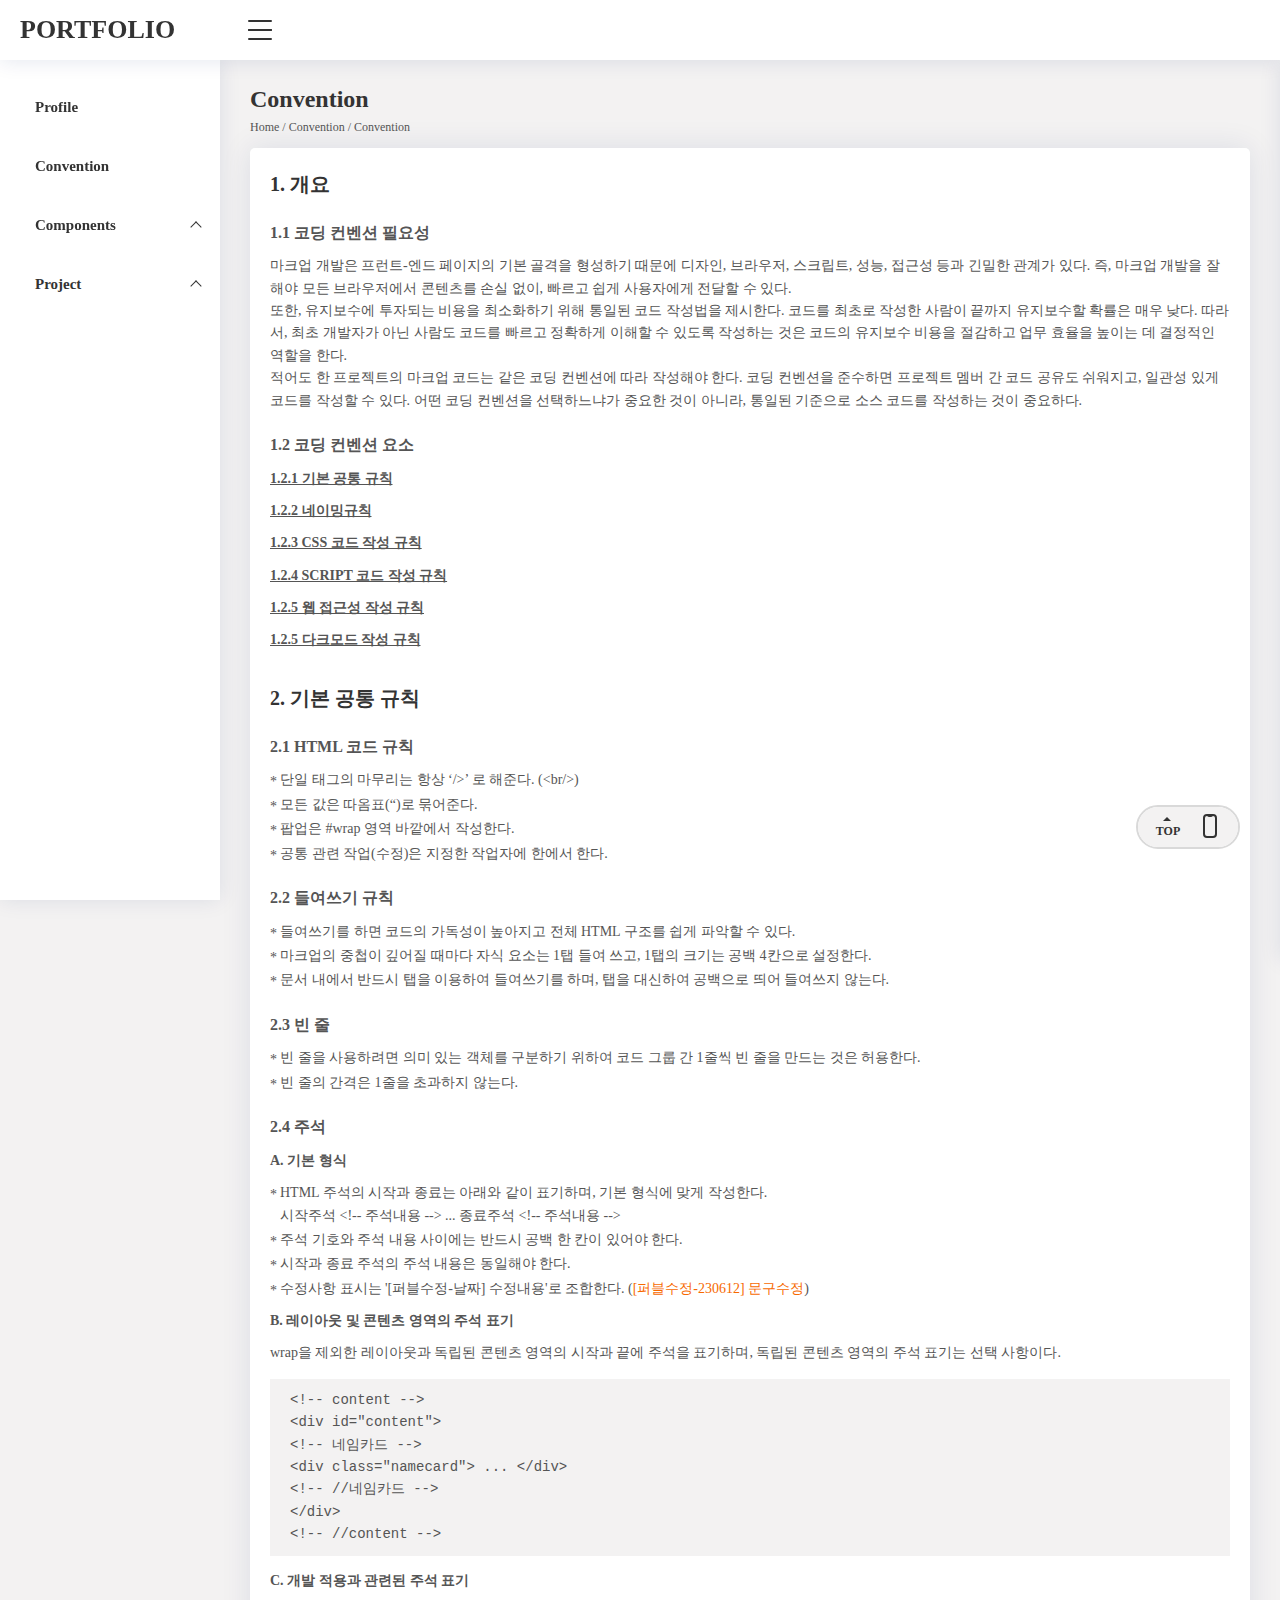
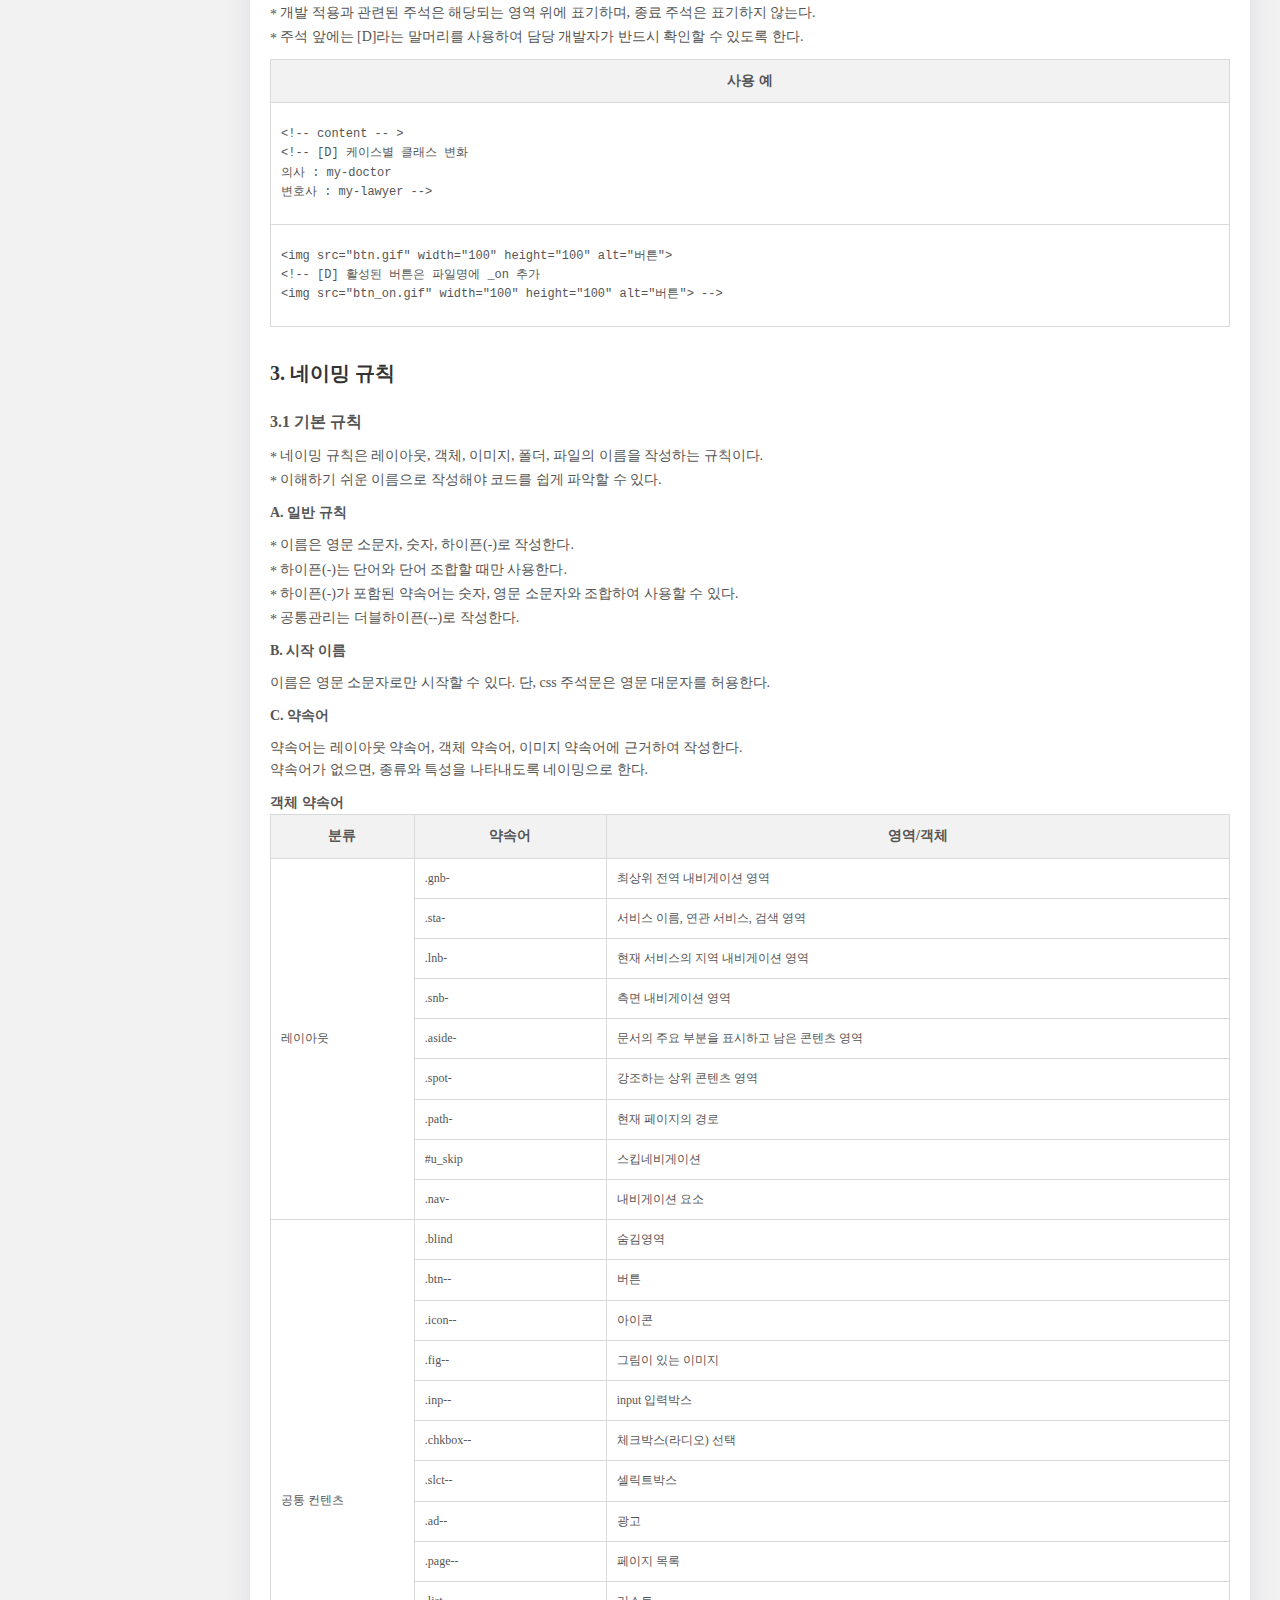
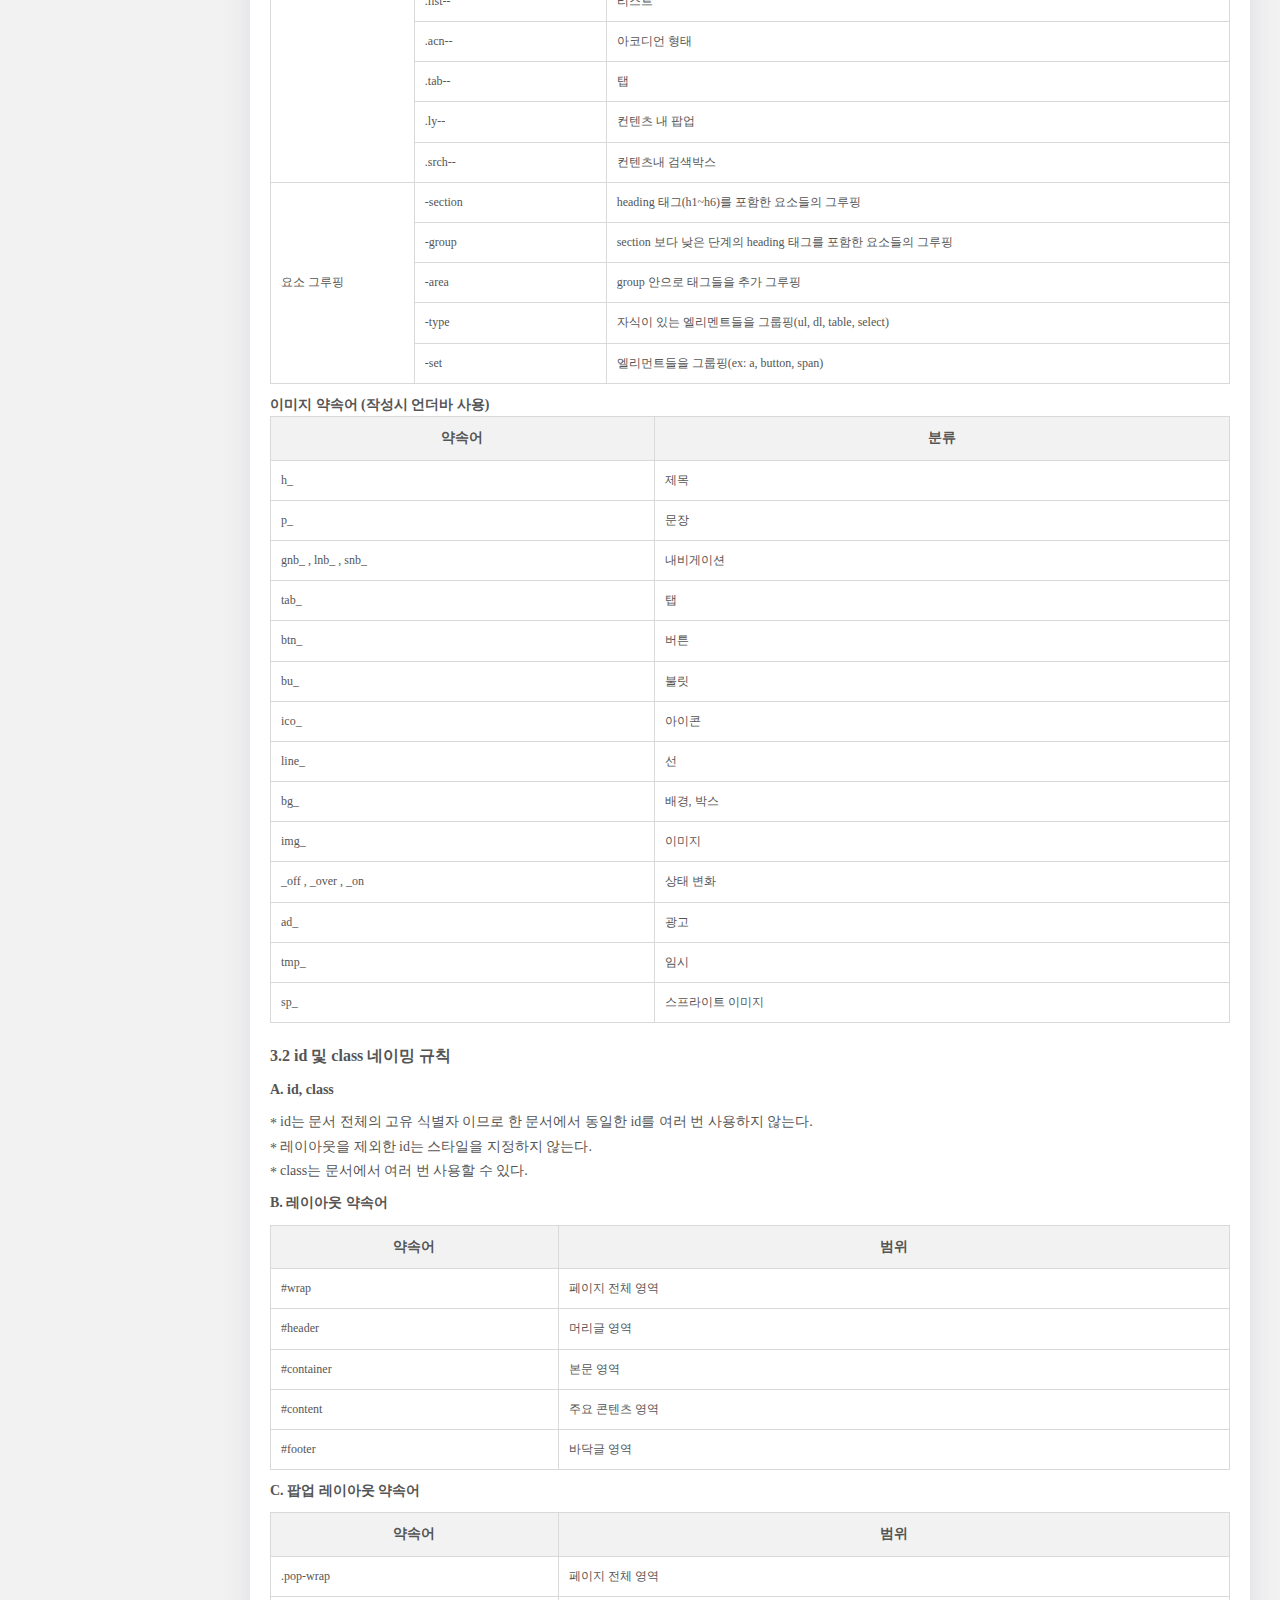
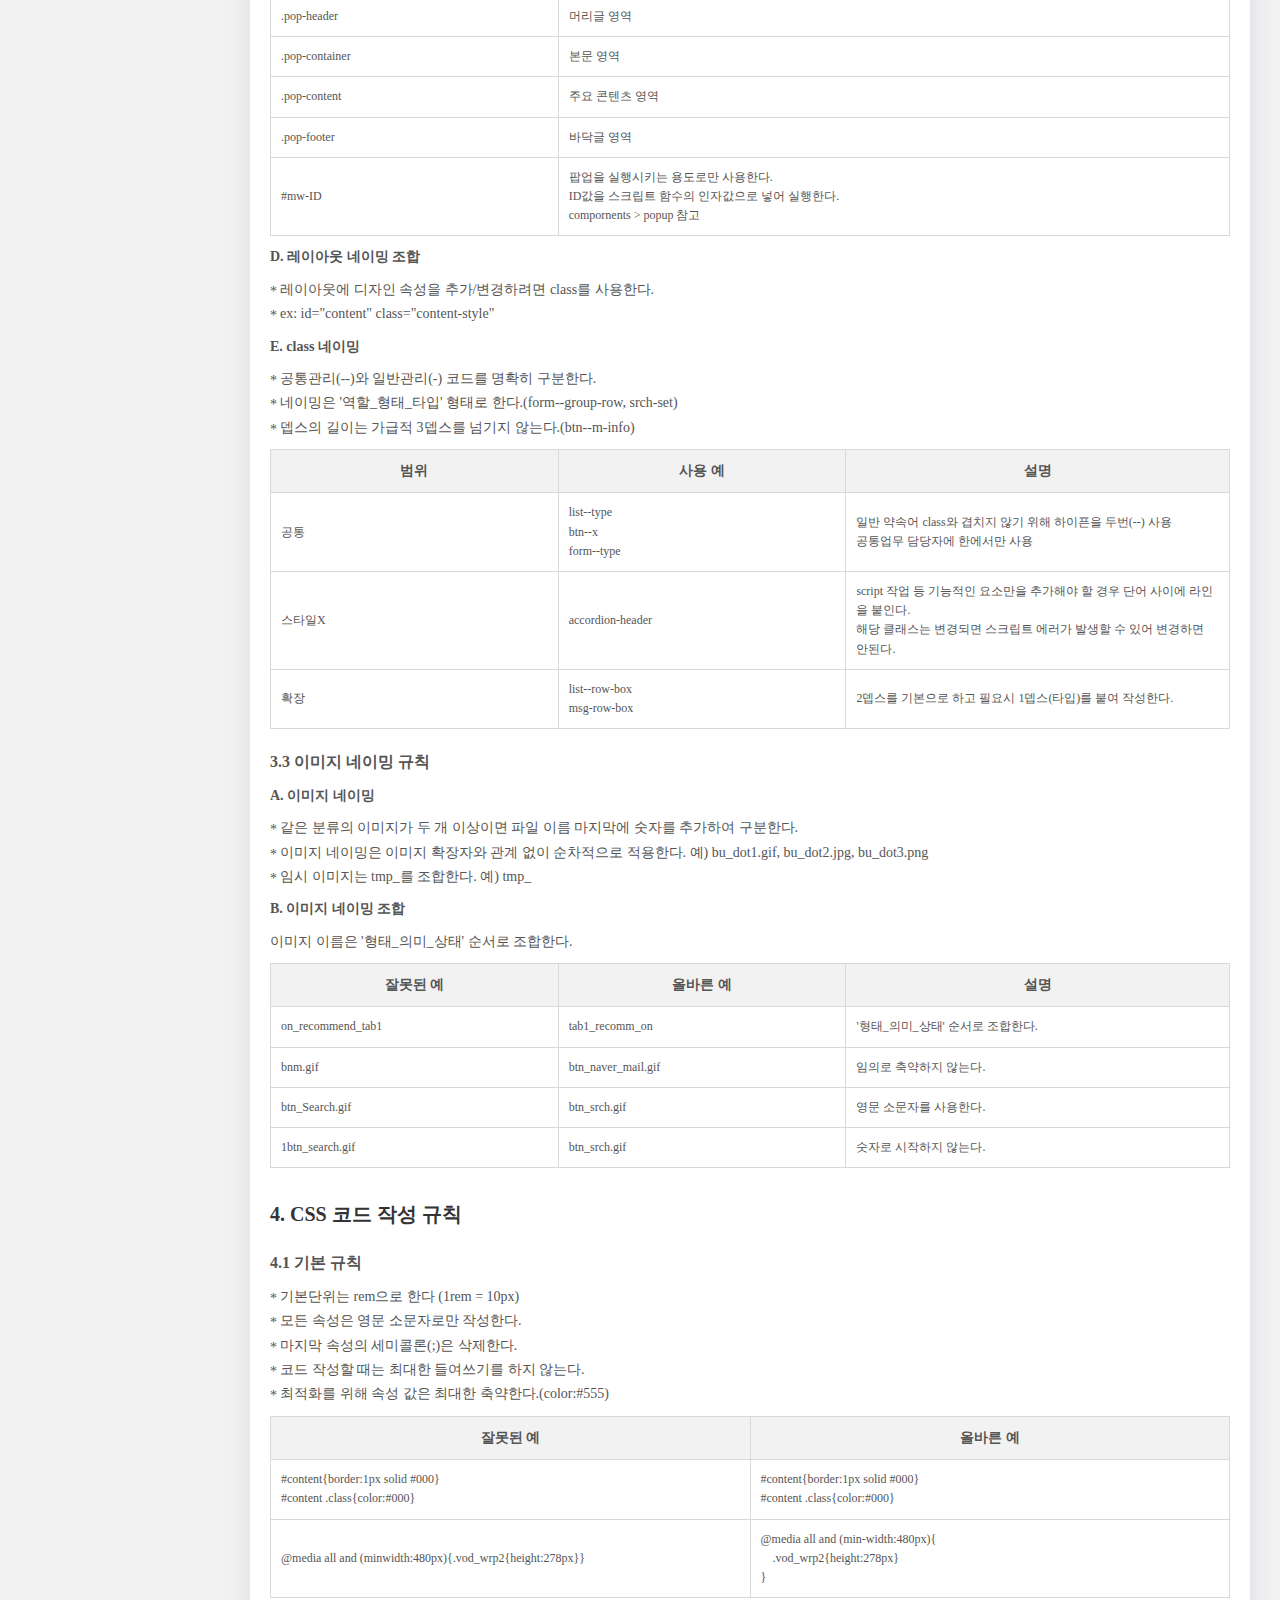
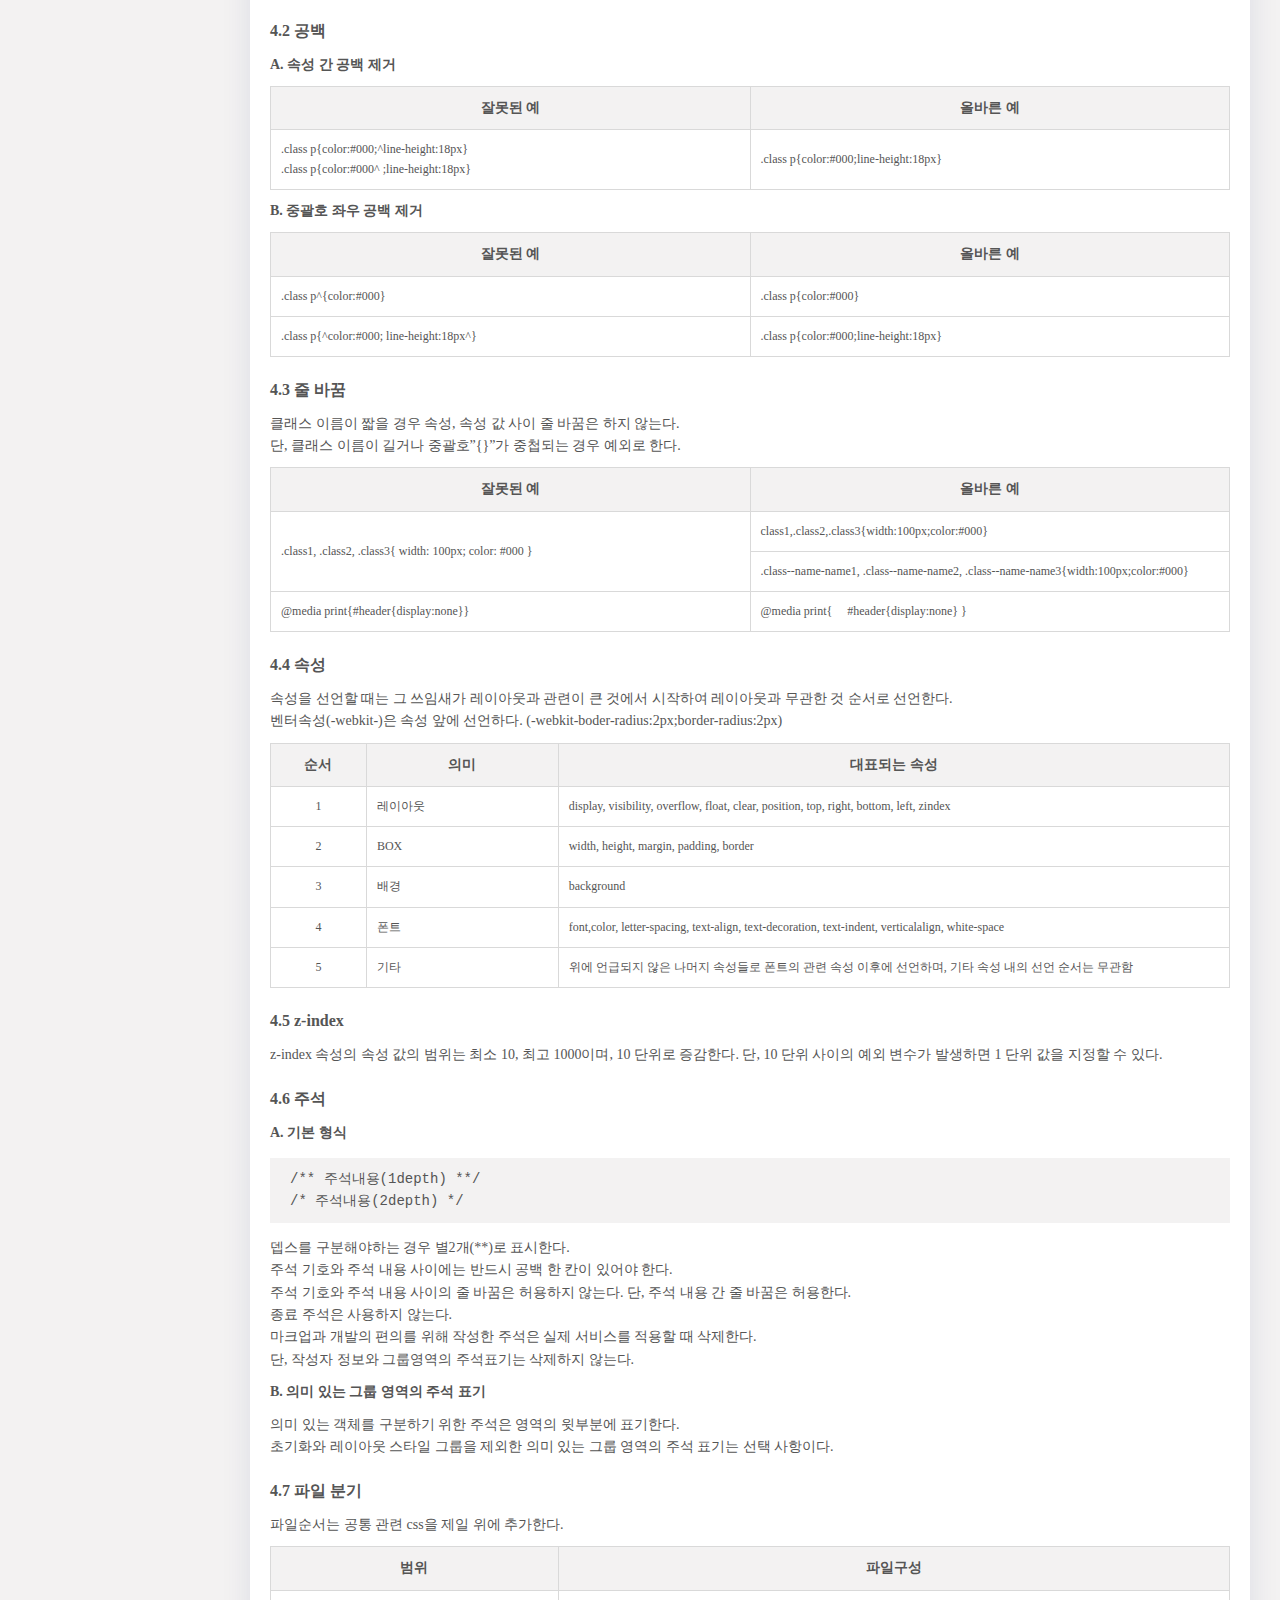
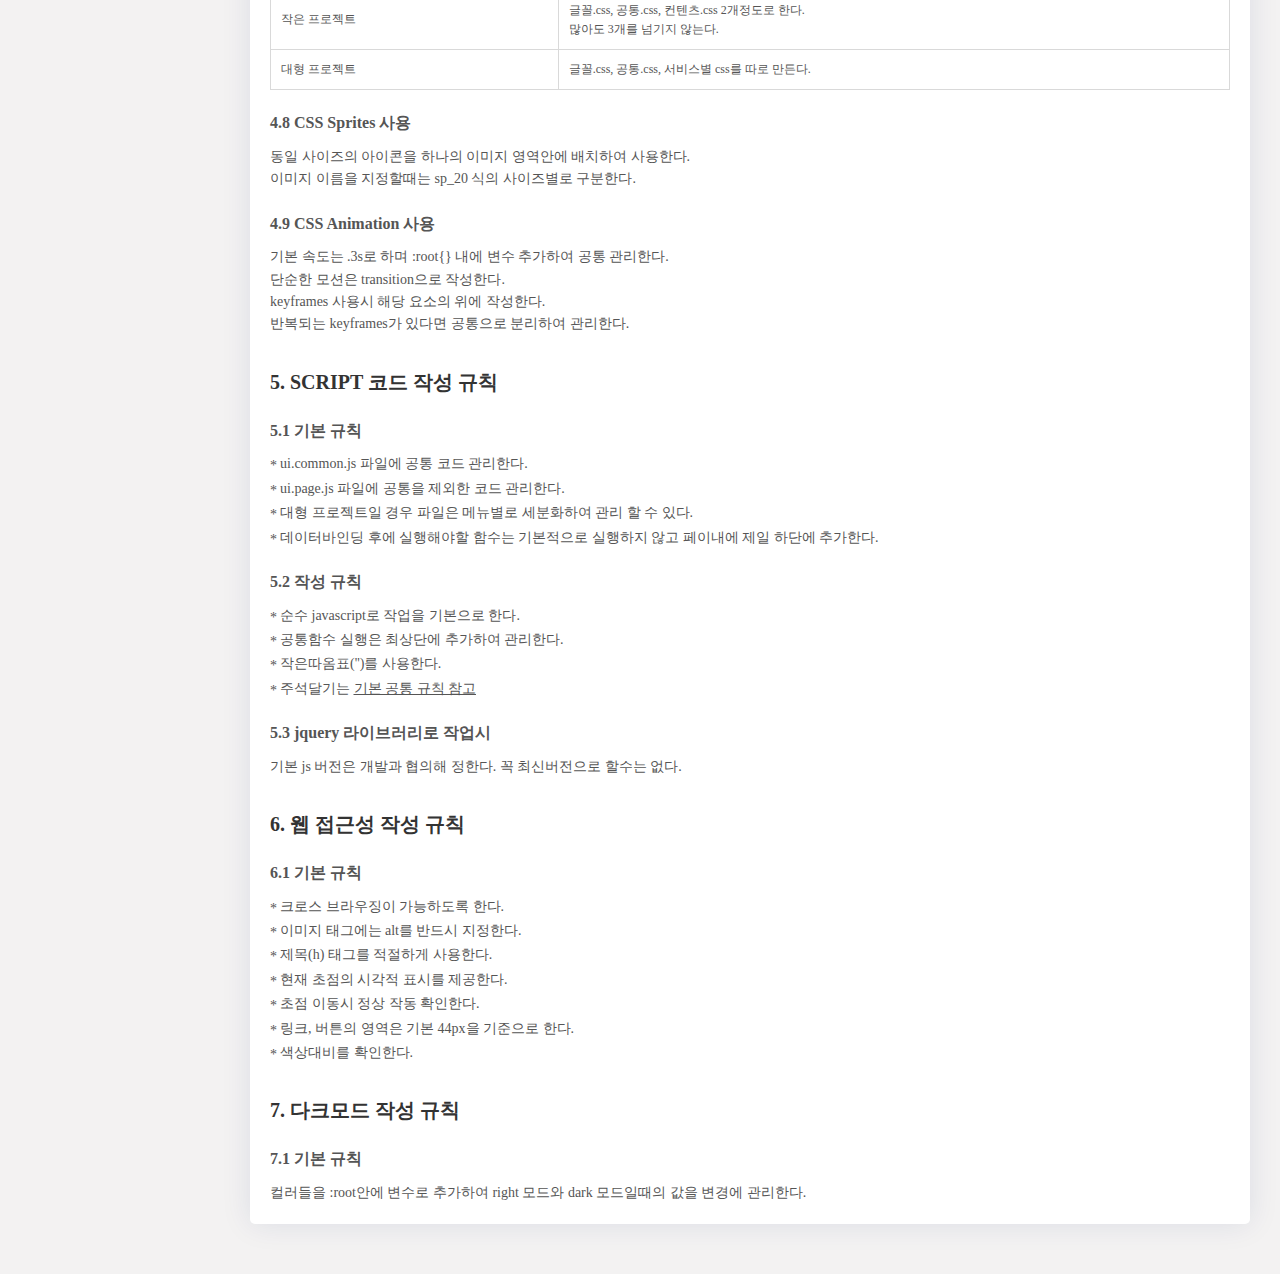
==== commit 860922fa: "230918" ====
--- a/index.html
+++ b/index.html
@@ -151,10 +151,10 @@
 <script src="resources/js/menuitem/project2.js"></script>
 <script type="text/javascript">
 // contentSelect.originalTag('Profile','Profile', profile);
-// contentSelect.originalTag('Convention','Convention', convention);
+contentSelect.originalTag('Convention','Convention', convention);
 // contentSelect.projectName('Project', 'Members', project);
 // contentSelect.componentsName('Components', 'Accordion', accordion);
-contentSelect.componentsName('Components', 'Buttons', buttons);
+// contentSelect.componentsName('Components', 'Buttons', buttons);
 // contentSelect.componentsName('Components', 'tab', tabs);
 // contentSelect.componentsName('Components', 'Layout', layout);
 // contentSelect.componentsName('Components', 'Input', inputs);
